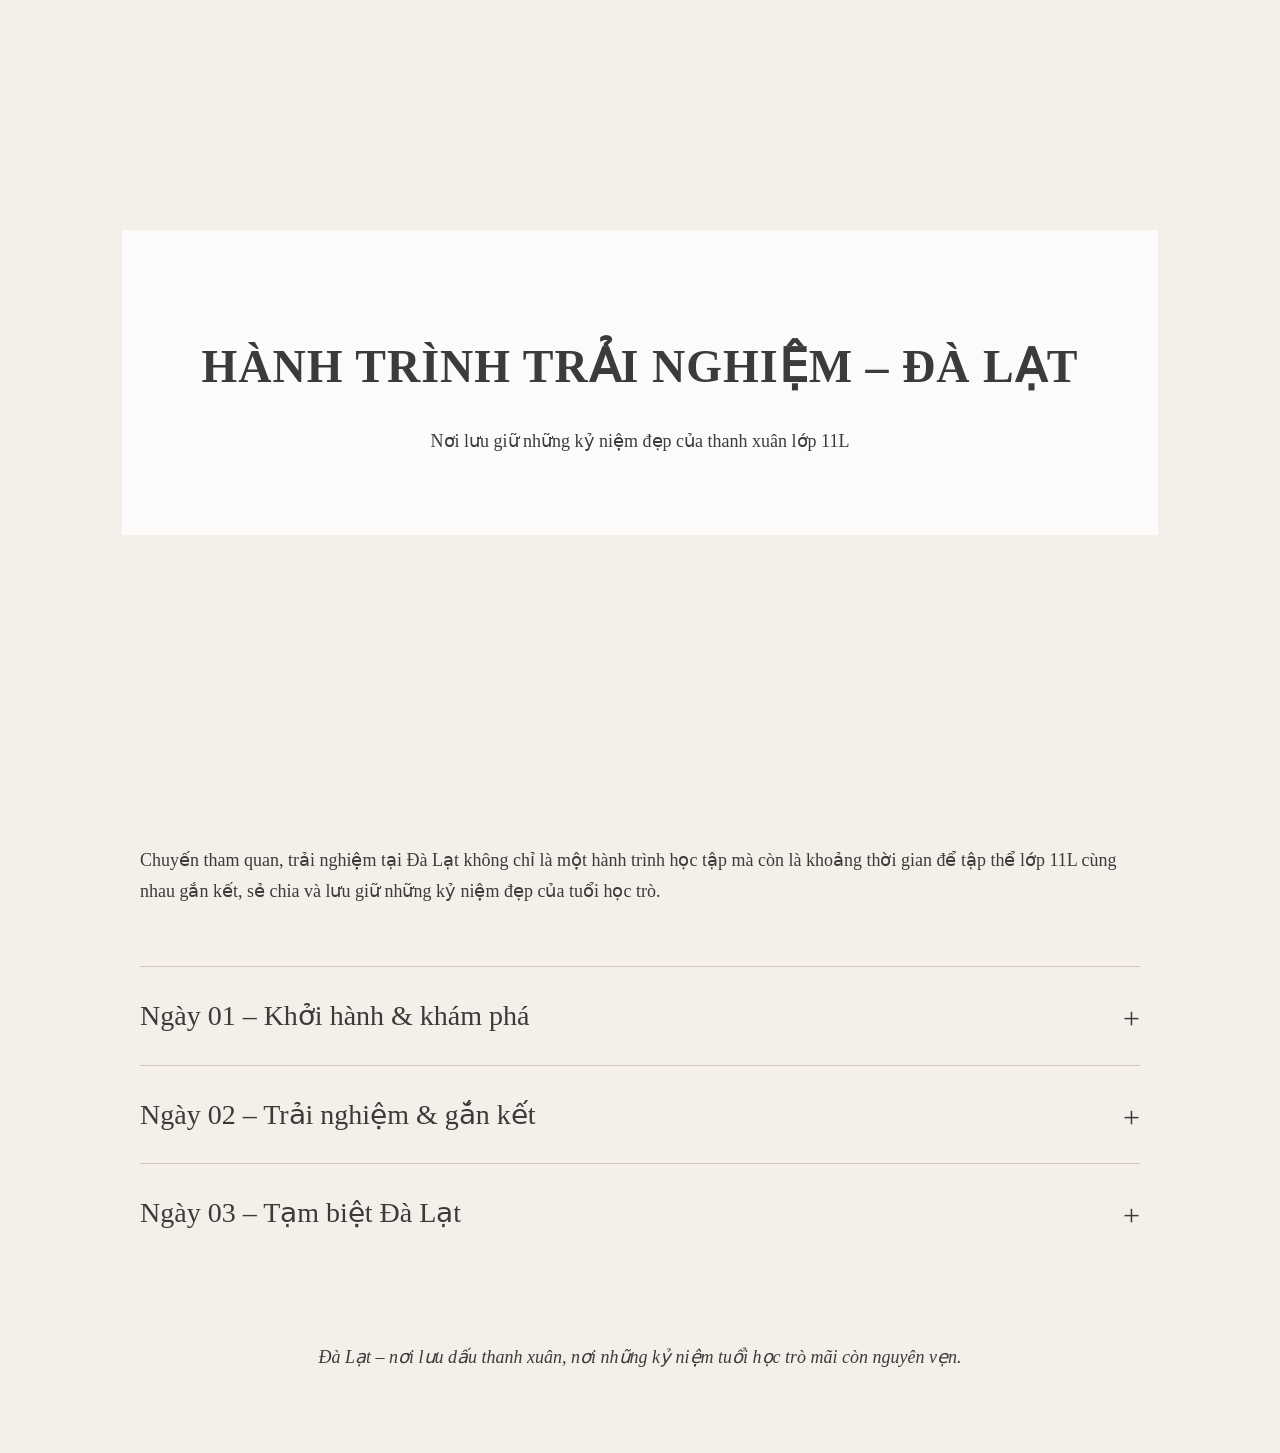
==== dalat.html @ 3310941b "Create dalat.html" ====
<!DOCTYPE html>
<html lang="vi">
<head>
<meta charset="UTF-8">
<title>Hành trình Đà Lạt – Thanh xuân 11L</title>

<style>
body {
  margin: 0;
  font-family: "Palatino Linotype", Georgia, serif;
  background: #f4efe9;
  color: #3b3b3b;
  line-height: 1.7;
}

/* HERO */
.hero {
  height: 85vh;
  background: url("dalat-hero.jpg") center/cover no-repeat;
  display: flex;
  align-items: center;
  justify-content: center;
}

.hero-box {
  background: rgba(255,255,255,0.78);
  padding: 60px 80px;
  text-align: center;
  max-width: 900px;
}

.hero-box h1 {
  font-size: 46px;
  margin-bottom: 20px;
  letter-spacing: 1px;
}

.hero-box p {
  font-size: 18px;
}

/* CONTENT */
.container {
  max-width: 1000px;
  margin: 80px auto;
  padding: 0 30px;
}

.intro {
  font-size: 18px;
  margin-bottom: 60px;
}

/* DAY BLOCK */
.day {
  border-top: 1px solid #cfc6bc;
  padding: 25px 0;
}

.day-title {
  font-size: 28px;
  cursor: pointer;
  position: relative;
}

.day-title::after {
  content: "+";
  position: absolute;
  right: 0;
  font-size: 30px;
}

.day.active .day-title::after {
  content: "–";
}

.day-content {
  display: none;
  padding-top: 20px;
  font-size: 17px;
}

.day.active .day-content {
  display: block;
}

/* FOOT */
.end {
  margin-top: 80px;
  font-style: italic;
  text-align: center;
  font-size: 18px;
}
</style>
</head>

<body>

<!-- HERO -->
<section class="hero">
  <div class="hero-box">
    <h1>HÀNH TRÌNH TRẢI NGHIỆM – ĐÀ LẠT</h1>
    <p>Nơi lưu giữ những kỷ niệm đẹp của thanh xuân lớp 11L</p>
  </div>
</section>

<!-- CONTENT -->
<div class="container">

  <div class="intro">
    Chuyến tham quan, trải nghiệm tại Đà Lạt không chỉ là một hành trình học tập
    mà còn là khoảng thời gian để tập thể lớp 11L cùng nhau gắn kết, sẻ chia
    và lưu giữ những kỷ niệm đẹp của tuổi học trò.
  </div>

  <!-- DAY 1 -->
  <div class="day">
    <div class="day-title">Ngày 01 – Khởi hành & khám phá</div>
    <div class="day-content">
      <p>
        Chuyến xe bắt đầu lăn bánh, mang theo sự háo hức, mong chờ của cả lớp.
        Trên suốt hành trình, những tiếng cười nói rộn ràng đã xua tan mệt mỏi.
      </p>
      <p>
        Khi đặt chân đến Đà Lạt, chúng tôi bắt đầu khám phá thành phố ngàn hoa
        với những địa điểm nổi tiếng và không khí se lạnh đặc trưng.
      </p>
    </div>
  </div>

  <!-- DAY 2 -->
  <div class="day">
    <div class="day-title">Ngày 02 – Trải nghiệm & gắn kết</div>
    <div class="day-content">
      <p>
        Ngày thứ hai là khoảng thời gian đáng nhớ nhất với nhiều hoạt động trải nghiệm,
        tham quan và vui chơi tập thể.
      </p>
      <p>
        Mỗi địa điểm đi qua đều để lại những ấn tượng riêng, góp phần làm nên
        một bức tranh thanh xuân rực rỡ của lớp 11L.
      </p>
    </div>
  </div>

  <!-- DAY 3 -->
  <div class="day">
    <div class="day-title">Ngày 03 – Tạm biệt Đà Lạt</div>
    <div class="day-content">
      <p>
        Chuyến đi khép lại trong sự luyến tiếc. Đà Lạt để lại trong lòng mỗi người
        những cảm xúc khó quên.
      </p>
      <p>
        Dù phải nói lời chia tay, nhưng những kỷ niệm đẹp của chuyến đi
        sẽ mãi là một phần của thanh xuân lớp 11L.
      </p>
    </div>
  </div>

  <div class="end">
    Đà Lạt – nơi lưu dấu thanh xuân, nơi những kỷ niệm tuổi học trò mãi còn nguyên vẹn.
  </div>

</div>

<script>
document.querySelectorAll(".day-title").forEach(title => {
  title.addEventListener("click", () => {
    title.parentElement.classList.toggle("active");
  });
});
</script>

</body>
</html>
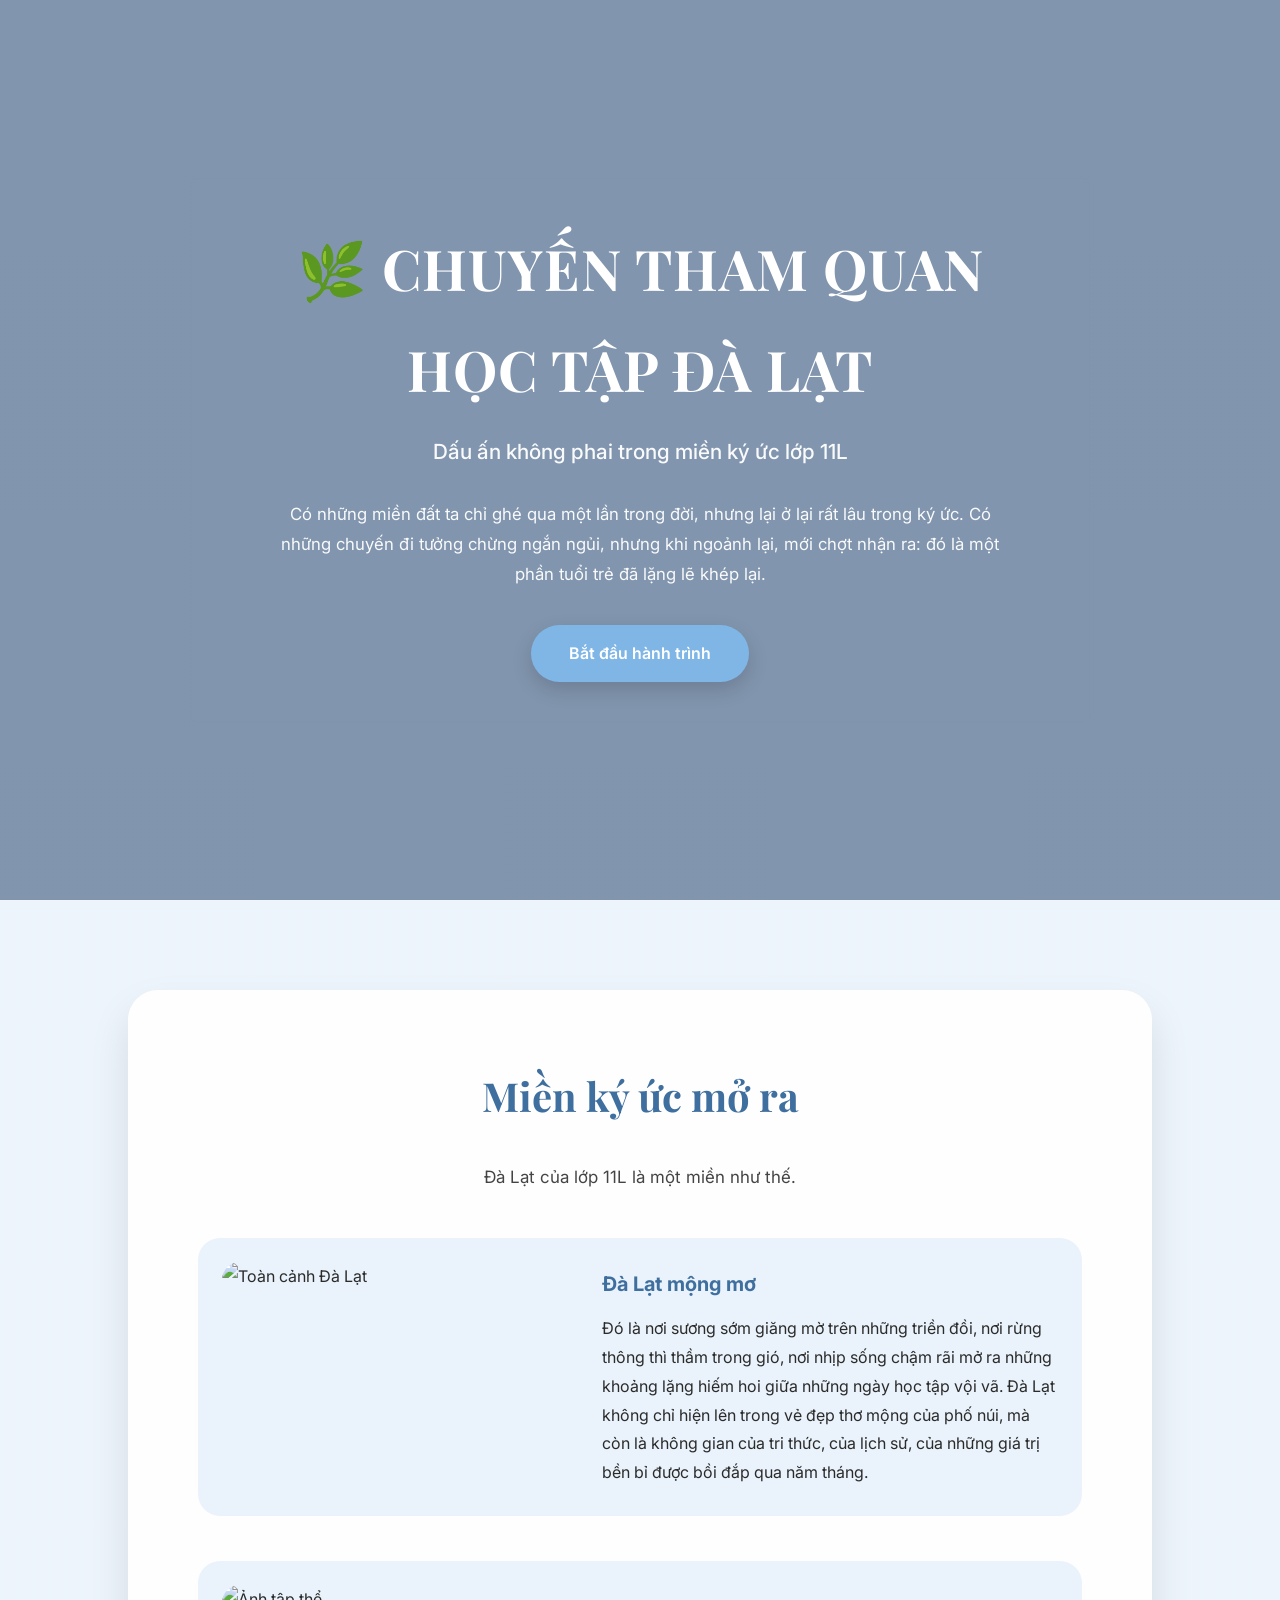
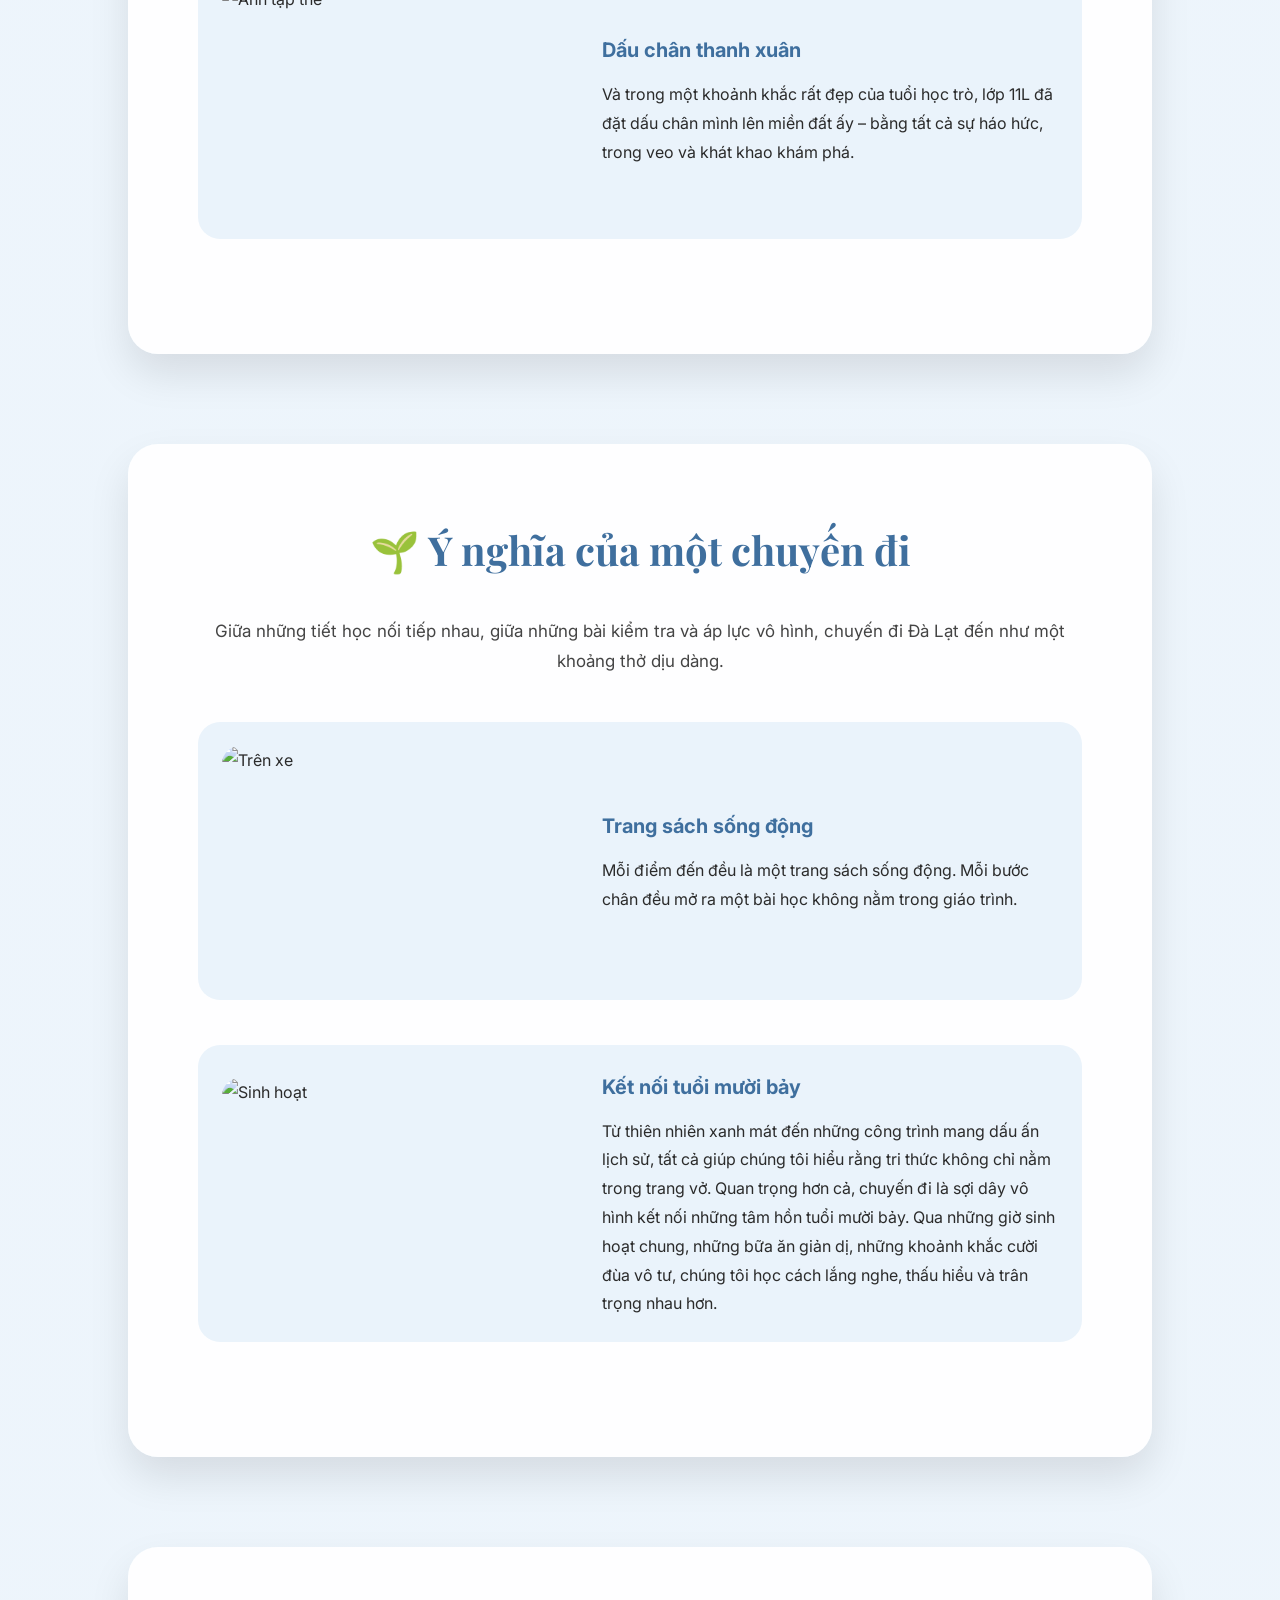
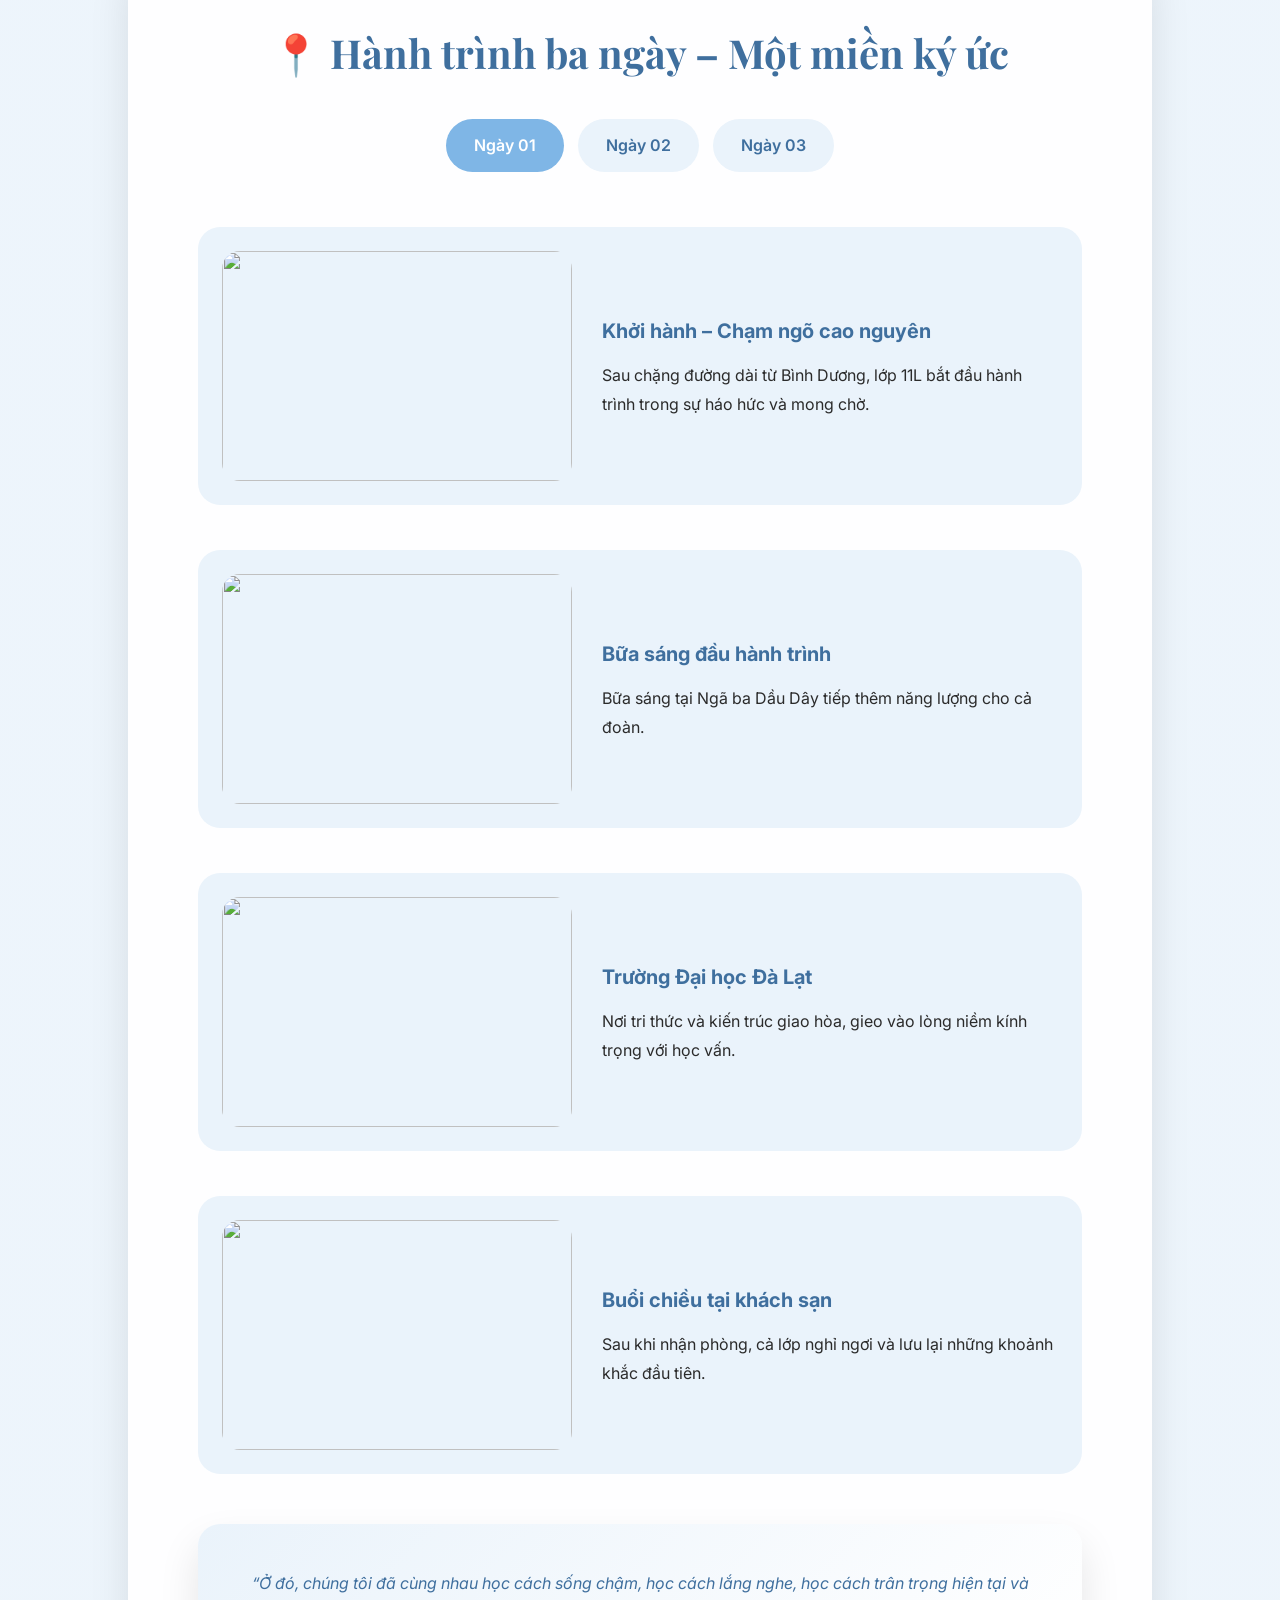
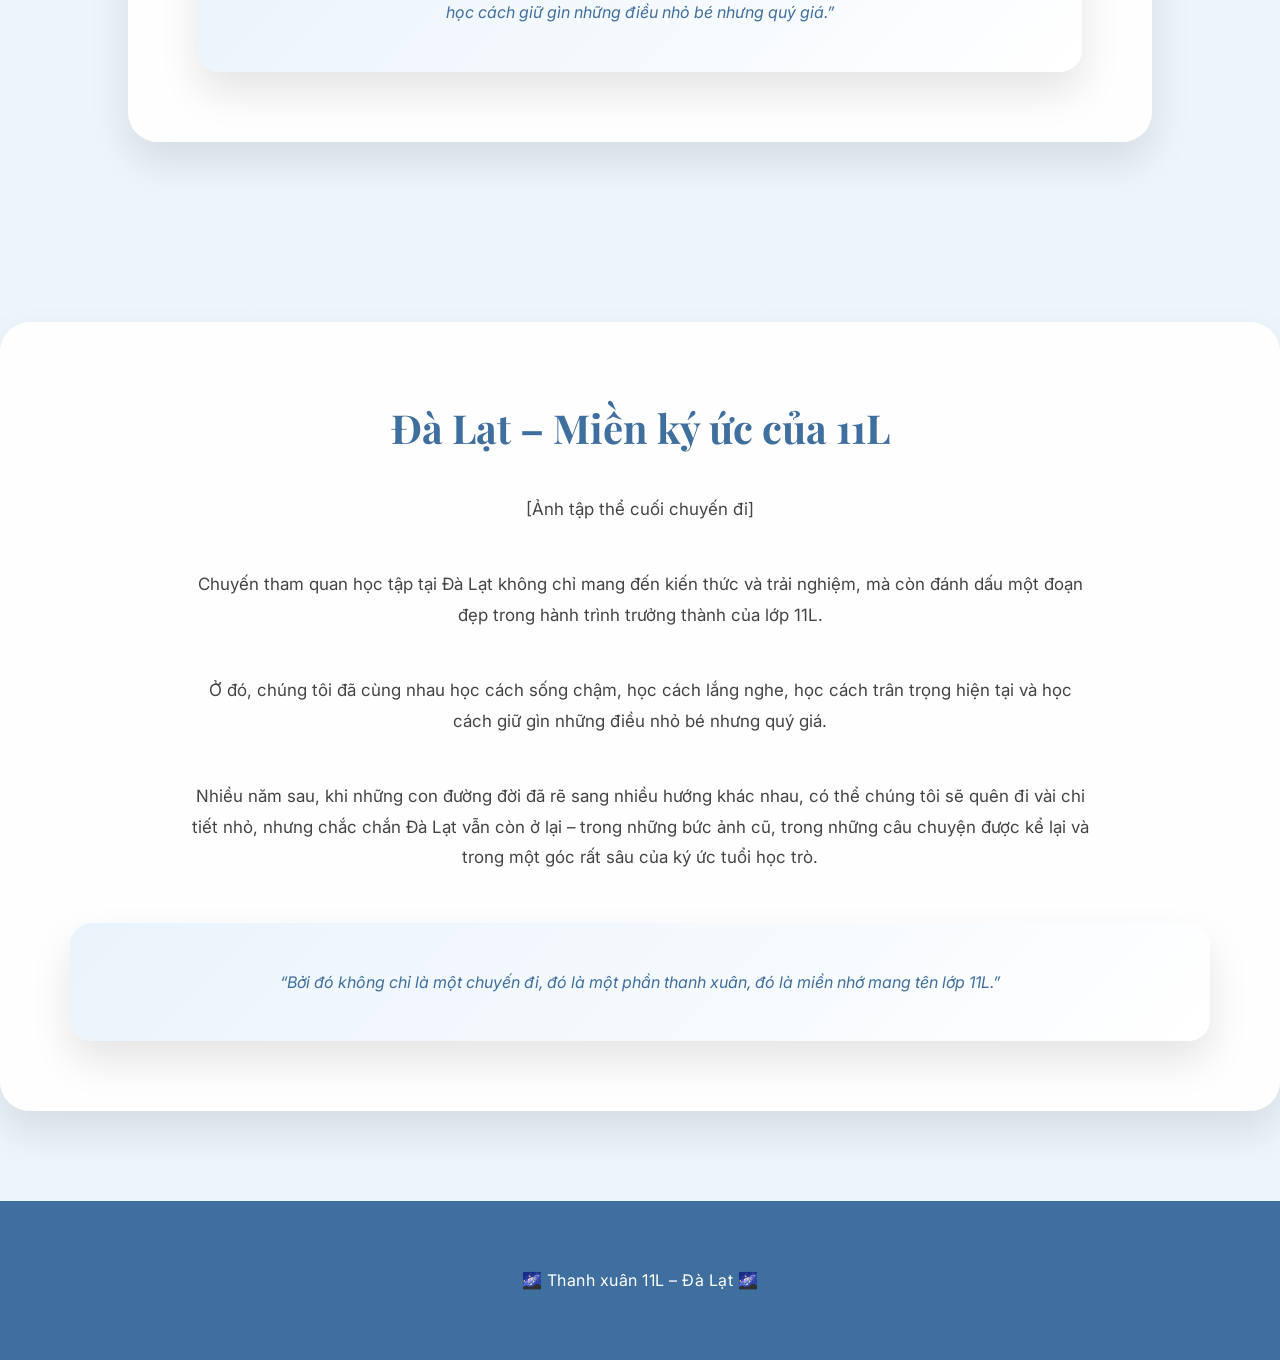
==== commit 0363556f: "Update dalat.html" ====
--- a/dalat.html
+++ b/dalat.html
@@ -1,175 +1,463 @@
-<!DOCTYPE html>
+<!DOCTYPE html> 
 <html lang="vi">
 <head>
-<meta charset="UTF-8">
-<title>Hành trình Đà Lạt – Thanh xuân 11L</title>
-
-<style>
-body {
-  margin: 0;
-  font-family: "Palatino Linotype", Georgia, serif;
-  background: #f4efe9;
-  color: #3b3b3b;
-  line-height: 1.7;
-}
-
-/* HERO */
-.hero {
-  height: 85vh;
-  background: url("dalat-hero.jpg") center/cover no-repeat;
-  display: flex;
-  align-items: center;
-  justify-content: center;
-}
-
-.hero-box {
-  background: rgba(255,255,255,0.78);
-  padding: 60px 80px;
-  text-align: center;
-  max-width: 900px;
-}
-
-.hero-box h1 {
-  font-size: 46px;
-  margin-bottom: 20px;
-  letter-spacing: 1px;
-}
-
-.hero-box p {
-  font-size: 18px;
-}
-
-/* CONTENT */
-.container {
-  max-width: 1000px;
-  margin: 80px auto;
-  padding: 0 30px;
-}
-
-.intro {
-  font-size: 18px;
-  margin-bottom: 60px;
-}
-
-/* DAY BLOCK */
-.day {
-  border-top: 1px solid #cfc6bc;
-  padding: 25px 0;
-}
-
-.day-title {
-  font-size: 28px;
-  cursor: pointer;
-  position: relative;
-}
-
-.day-title::after {
-  content: "+";
-  position: absolute;
-  right: 0;
-  font-size: 30px;
-}
-
-.day.active .day-title::after {
-  content: "–";
-}
-
-.day-content {
-  display: none;
-  padding-top: 20px;
-  font-size: 17px;
-}
-
-.day.active .day-content {
-  display: block;
-}
-
-/* FOOT */
-.end {
-  margin-top: 80px;
-  font-style: italic;
-  text-align: center;
-  font-size: 18px;
-}
-</style>
+  <meta charset="UTF-8" />
+  <meta name="viewport" content="width=device-width, initial-scale=1.0" />
+  <title>Thanh xuân 11L – Đà Lạt</title>
+
+  <!-- Google Fonts -->
+  <link rel="preconnect" href="https://fonts.googleapis.com">
+  <link rel="preconnect" href="https://fonts.gstatic.com" crossorigin>
+  <link href="https://fonts.googleapis.com/css2?family=Playfair+Display:wght@600;700&family=Inter:wght@400;500;600&display=swap" rel="stylesheet">
+
+  <style>
+    :root{
+      /* Blue – Star Theme */
+      --blue:#7fb6e6;
+      --blue-dark:#3f6f9e;
+      --blue-soft:#eaf3fb;
+      --green-soft:#6fa59a;
+      --paper:rgba(255,255,255,.92);
+      --text:#2b2b2b;
+      --shadow:0 20px 40px rgba(0,0,0,.1);
+    }
+
+    *{margin:0;padding:0;box-sizing:border-box}
+    html{scroll-behavior:smooth}
+
+    body{
+      font-family:Inter, sans-serif;
+      line-height:1.8;
+      color:var(--text);
+
+      /* Star background */
+      background:
+        linear-gradient(rgba(234,243,251,.85), rgba(234,243,251,.85)),
+        url("nen.png") center/cover repeat fixed;
+    }
+
+    /* ===== HERO ===== */
+    header{
+      min-height:100vh;
+      background:
+        linear-gradient(rgba(40,70,110,.55),rgba(40,70,110,.55)),
+        url('images/hero.jpg') center/cover no-repeat;
+      display:flex;
+      align-items:center;
+      justify-content:center;
+      text-align:center;
+      color:#fff;
+    }
+
+    .hero{
+      max-width:900px;
+      padding:40px;
+      animation:fadeUp 1.2s ease;
+      backdrop-filter: blur(2px);
+    }
+
+    .hero h1{
+      font-family:'Playfair Display', serif;
+      font-size:3.5rem;
+      letter-spacing:1px;
+    }
+
+    .hero h2{
+      margin-top:14px;
+      font-size:1.3rem;
+      font-weight:500;
+      opacity:.95;
+    }
+
+    .hero p{
+      margin:28px auto 36px;
+      max-width:720px;
+      opacity:.95;
+      font-size:1.05rem;
+    }
+
+    @keyframes fadeUp{
+      from{opacity:0;transform:translateY(30px)}
+      to{opacity:1;transform:none}
+    }
+
+    .btn{
+      display:inline-block;
+      padding:14px 38px;
+      border-radius:30px;
+      background:var(--blue);
+      color:#fff;
+      text-decoration:none;
+      font-weight:600;
+      transition:.3s;
+      box-shadow:0 8px 20px rgba(0,0,0,.15);
+    }
+
+    .btn:hover{
+      background:var(--blue-dark);
+      transform:translateY(-2px);
+    }
+
+    /* ===== SECTIONS ===== */
+    section{padding:90px 10%}
+
+    .paper{
+      background:var(--paper);
+      border-radius:30px;
+      padding:70px;
+      box-shadow:var(--shadow);
+      margin-bottom:90px;
+    }
+
+    h3{
+      font-family:'Playfair Display', serif;
+      font-size:2.5rem;
+      color:var(--blue-dark);
+      text-align:center;
+      margin-bottom:30px;
+    }
+
+    .intro{
+      max-width:900px;
+      margin:0 auto 45px;
+      text-align:center;
+      font-size:1.06rem;
+      color:#444;
+    }
+
+    /* ===== CARD ===== */
+    .card{
+      display:grid;
+      grid-template-columns:1fr 1.3fr;
+      gap:30px;
+      margin-bottom:45px;
+      align-items:center;
+      padding:24px;
+      border-radius:22px;
+      background:var(--blue-soft);
+      transition:.3s;
+    }
+
+    .card:hover{
+      transform:translateY(-4px);
+      box-shadow:0 14px 30px rgba(0,0,0,.12);
+    }
+
+    .card img{
+      width:100%;
+      height:230px;
+      object-fit:cover;
+      border-radius:18px;
+      transition:.4s;
+      cursor:pointer;
+    }
+
+    .card img:hover{
+      transform:scale(1.05);
+    }
+
+    .card h4{
+      color:var(--blue-dark);
+      margin-bottom:12px;
+      font-size:1.25rem;
+    }
+
+    /* ===== TABS ===== */
+    .tabs{
+      display:flex;
+      justify-content:center;
+      gap:14px;
+      margin-bottom:55px;
+      flex-wrap:wrap;
+    }
+
+    .tab{
+      padding:12px 28px;
+      border-radius:999px;
+      background:var(--blue-soft);
+      color:var(--blue-dark);
+      font-weight:600;
+      cursor:pointer;
+      transition:.3s;
+    }
+
+    .tab.active{
+      background:var(--blue);
+      color:#fff;
+    }
+
+    .tab:hover{transform:translateY(-2px)}
+
+    .day-content{display:none;animation:fade .5s ease}
+    .day-content.active{display:block}
+
+    @keyframes fade{
+      from{opacity:0;transform:translateY(14px)}
+      to{opacity:1;transform:none}
+    }
+
+    /* ===== QUOTE ===== */
+    .quote{
+      background:linear-gradient(135deg,#eaf3fb,#ffffff);
+      padding:45px;
+      border-radius:22px;
+      font-style:italic;
+      text-align:center;
+      margin-top:50px;
+      color:var(--blue-dark);
+      box-shadow:var(--shadow);
+    }
+
+    /* ===== FOOTER ===== */
+    footer{
+      background:var(--blue-dark);
+      color:#fff;
+      text-align:center;
+      padding:65px 20px;
+      letter-spacing:.5px;
+    }
+
+    /* ===== RESPONSIVE ===== */
+    @media(max-width:900px){
+      section{padding:70px 6%}
+      .card{grid-template-columns:1fr}
+      .paper{padding:40px}
+      .hero h1{font-size:2.4rem}
+      h3{font-size:2rem}
+    }
+  </style>
 </head>
-
 <body>
 
-<!-- HERO -->
-<section class="hero">
-  <div class="hero-box">
-    <h1>HÀNH TRÌNH TRẢI NGHIỆM – ĐÀ LẠT</h1>
-    <p>Nơi lưu giữ những kỷ niệm đẹp của thanh xuân lớp 11L</p>
+<header>
+  <div class="hero">
+    <h1>🌿 CHUYẾN THAM QUAN HỌC TẬP ĐÀ LẠT</h1>
+    <h2>Dấu ấn không phai trong miền ký ức lớp 11L</h2>
+    <p>
+      Có những miền đất ta chỉ ghé qua một lần trong đời, nhưng lại ở lại rất lâu trong ký ức.
+      Có những chuyến đi tưởng chừng ngắn ngủi, nhưng khi ngoảnh lại, mới chợt nhận ra: đó là một phần tuổi trẻ đã lặng lẽ khép lại.
+    </p>
+    <a href="#story" class="btn">Bắt đầu hành trình</a>
+  </div>
+</header>
+
+<section id="story">
+
+  <!-- GIỚI THIỆU -->
+  <div class="paper">
+    <h3>Miền ký ức mở ra</h3>
+
+    <p class="intro">
+      Đà Lạt của lớp 11L là một miền như thế.
+    </p>
+
+    <div class="card">
+      <img src="images/tongthe.jpg" alt="Toàn cảnh Đà Lạt">
+      <div>
+        <h4>Đà Lạt mộng mơ</h4>
+        <p>
+          Đó là nơi sương sớm giăng mờ trên những triền đồi, nơi rừng thông thì thầm trong gió,
+          nơi nhịp sống chậm rãi mở ra những khoảng lặng hiếm hoi giữa những ngày học tập vội vã.
+          Đà Lạt không chỉ hiện lên trong vẻ đẹp thơ mộng của phố núi,
+          mà còn là không gian của tri thức, của lịch sử, của những giá trị bền bỉ được bồi đắp qua năm tháng.
+        </p>
+      </div>
+    </div>
+
+    <div class="card">
+      <img src="images/tapthe.jpg" alt="Ảnh tập thể">
+      <div>
+        <h4>Dấu chân thanh xuân</h4>
+        <p>
+          Và trong một khoảnh khắc rất đẹp của tuổi học trò, lớp 11L đã đặt dấu chân mình
+          lên miền đất ấy – bằng tất cả sự háo hức, trong veo và khát khao khám phá.
+        </p>
+      </div>
+    </div>
+  </div>
+
+  <!-- Ý NGHĨA -->
+  <div class="paper">
+    <h3>🌱 Ý nghĩa của một chuyến đi</h3>
+
+    <p class="intro">
+      Giữa những tiết học nối tiếp nhau, giữa những bài kiểm tra và áp lực vô hình,
+      chuyến đi Đà Lạt đến như một khoảng thở dịu dàng.
+    </p>
+
+    <div class="card">
+      <img src="images/lenxe.jpg" alt="Trên xe">
+      <div>
+        <h4>Trang sách sống động</h4>
+        <p>
+          Mỗi điểm đến đều là một trang sách sống động.
+          Mỗi bước chân đều mở ra một bài học không nằm trong giáo trình.
+        </p>
+      </div>
+    </div>
+
+    <div class="card">
+      <img src="images/anduong.jpg" alt="Sinh hoạt">
+      <div>
+        <h4>Kết nối tuổi mười bảy</h4>
+        <p>
+          Từ thiên nhiên xanh mát đến những công trình mang dấu ấn lịch sử,
+          tất cả giúp chúng tôi hiểu rằng tri thức không chỉ nằm trong trang vở.
+          Quan trọng hơn cả, chuyến đi là sợi dây vô hình kết nối những tâm hồn tuổi mười bảy.
+          Qua những giờ sinh hoạt chung, những bữa ăn giản dị, những khoảnh khắc cười đùa vô tư,
+          chúng tôi học cách lắng nghe, thấu hiểu và trân trọng nhau hơn.
+        </p>
+      </div>
+    </div>
+  </div>
+
+  <!-- HÀNH TRÌNH -->
+  <div class="paper">
+    <h3>📍 Hành trình ba ngày – Một miền ký ức</h3>
+
+    <div class="tabs">
+      <div class="tab active" data-day="day1">Ngày 01</div>
+      <div class="tab" data-day="day2">Ngày 02</div>
+      <div class="tab" data-day="day3">Ngày 03</div>
+    </div>
+
+    <!-- DAY 1 -->
+    <div id="day1" class="day-content active">
+
+      <div class="card">
+        <img src="images/lenxe.jpg">
+        <div>
+          <h4>Khởi hành – Chạm ngõ cao nguyên</h4>
+          <p>Sau chặng đường dài từ Bình Dương, lớp 11L bắt đầu hành trình trong sự háo hức và mong chờ.</p>
+        </div>
+      </div>
+
+      <div class="card">
+        <img src="images/anduong.jpg">
+        <div>
+          <h4>Bữa sáng đầu hành trình</h4>
+          <p>Bữa sáng tại Ngã ba Dầu Dây tiếp thêm năng lượng cho cả đoàn.</p>
+        </div>
+      </div>
+
+      <div class="card">
+        <img src="images/dhdl.jpg">
+        <div>
+          <h4>Trường Đại học Đà Lạt</h4>
+          <p>Nơi tri thức và kiến trúc giao hòa, gieo vào lòng niềm kính trọng với học vấn.</p>
+        </div>
+      </div>
+
+      <div class="card">
+        <img src="images/khachsan.jpg">
+        <div>
+          <h4>Buổi chiều tại khách sạn</h4>
+          <p>Sau khi nhận phòng, cả lớp nghỉ ngơi và lưu lại những khoảnh khắc đầu tiên.</p>
+        </div>
+      </div>
+
+    </div>
+
+    <!-- DAY 2 -->
+    <div id="day2" class="day-content">
+
+      <div class="card">
+        <img src="images/caugio.jpg">
+        <div>
+          <h4>Săn mây Cầu Gỗ</h4>
+          <p>Biển mây trắng xóa mang đến cảm giác như chạm tay vào bầu trời.</p>
+        </div>
+      </div>
+
+      <div class="card">
+        <img src="images/puppy.jpg">
+        <div>
+          <h4>Puppy Farm</h4>
+          <p>Tiếng cười hòa cùng ánh nắng và những chú cún nhỏ hồn nhiên.</p>
+        </div>
+      </div>
+
+      <div class="card">
+        <img src="images/lamvien.jpg">
+        <div>
+          <h4>Quảng trường Lâm Viên</h4>
+          <p>Cảm nhận nhịp sống trẻ trung và năng động của thành phố cao nguyên.</p>
+        </div>
+      </div>
+
+    </div>
+
+    <!-- DAY 3 -->
+    <div id="day3" class="day-content">
+
+      <div class="card">
+        <img src="images/dinh3.jpg">
+        <div>
+          <h4>Dinh Bảo Đại</h4>
+          <p>Vẻ đẹp trầm mặc, cổ kính giữa rừng thông xanh mát.</p>
+        </div>
+      </div>
+
+      <div class="card">
+        <img src="images/xeve.jpg">
+        <div>
+          <h4>Tạm biệt Đà Lạt</h4>
+          <p>Khi bánh xe lăn bánh, thành phố dần lùi xa, nhưng ký ức thì ở lại.</p>
+        </div>
+      </div>
+
+    </div>
+
+    <div class="quote">
+      “Ở đó, chúng tôi đã cùng nhau học cách sống chậm, học cách lắng nghe,
+      học cách trân trọng hiện tại và học cách giữ gìn những điều nhỏ bé nhưng quý giá.”
+    </div>
+
   </div>
 </section>
 
-<!-- CONTENT -->
-<div class="container">
-
-  <div class="intro">
-    Chuyến tham quan, trải nghiệm tại Đà Lạt không chỉ là một hành trình học tập
-    mà còn là khoảng thời gian để tập thể lớp 11L cùng nhau gắn kết, sẻ chia
-    và lưu giữ những kỷ niệm đẹp của tuổi học trò.
+    <!-- KẾT -->
+  <div class="paper">
+    <h3>Đà Lạt – Miền ký ức của 11L</h3>
+
+    <p class="intro">[Ảnh tập thể cuối chuyến đi]</p>
+
+    <p class="intro">
+      Chuyến tham quan học tập tại Đà Lạt không chỉ mang đến kiến thức và trải nghiệm, mà còn đánh dấu một đoạn đẹp trong hành trình trưởng thành của lớp 11L.
+    </p>
+
+    <p class="intro">
+      Ở đó, chúng tôi đã cùng nhau học cách sống chậm, học cách lắng nghe, học cách trân trọng hiện tại và học cách giữ gìn những điều nhỏ bé nhưng quý giá.
+    </p>
+
+    <p class="intro">
+      Nhiều năm sau, khi những con đường đời đã rẽ sang nhiều hướng khác nhau, có thể chúng tôi sẽ quên đi vài chi tiết nhỏ, nhưng chắc chắn Đà Lạt vẫn còn ở lại – trong những bức ảnh cũ, trong những câu chuyện được kể lại và trong một góc rất sâu của ký ức tuổi học trò.
+    </p>
+
+    <div class="quote">
+      “Bởi đó không chỉ là một chuyến đi, đó là một phần thanh xuân, đó là miền nhớ mang tên lớp 11L.”
+    </div>
+
   </div>
-
-  <!-- DAY 1 -->
-  <div class="day">
-    <div class="day-title">Ngày 01 – Khởi hành & khám phá</div>
-    <div class="day-content">
-      <p>
-        Chuyến xe bắt đầu lăn bánh, mang theo sự háo hức, mong chờ của cả lớp.
-        Trên suốt hành trình, những tiếng cười nói rộn ràng đã xua tan mệt mỏi.
-      </p>
-      <p>
-        Khi đặt chân đến Đà Lạt, chúng tôi bắt đầu khám phá thành phố ngàn hoa
-        với những địa điểm nổi tiếng và không khí se lạnh đặc trưng.
-      </p>
-    </div>
-  </div>
-
-  <!-- DAY 2 -->
-  <div class="day">
-    <div class="day-title">Ngày 02 – Trải nghiệm & gắn kết</div>
-    <div class="day-content">
-      <p>
-        Ngày thứ hai là khoảng thời gian đáng nhớ nhất với nhiều hoạt động trải nghiệm,
-        tham quan và vui chơi tập thể.
-      </p>
-      <p>
-        Mỗi địa điểm đi qua đều để lại những ấn tượng riêng, góp phần làm nên
-        một bức tranh thanh xuân rực rỡ của lớp 11L.
-      </p>
-    </div>
-  </div>
-
-  <!-- DAY 3 -->
-  <div class="day">
-    <div class="day-title">Ngày 03 – Tạm biệt Đà Lạt</div>
-    <div class="day-content">
-      <p>
-        Chuyến đi khép lại trong sự luyến tiếc. Đà Lạt để lại trong lòng mỗi người
-        những cảm xúc khó quên.
-      </p>
-      <p>
-        Dù phải nói lời chia tay, nhưng những kỷ niệm đẹp của chuyến đi
-        sẽ mãi là một phần của thanh xuân lớp 11L.
-      </p>
-    </div>
-  </div>
-
-  <div class="end">
-    Đà Lạt – nơi lưu dấu thanh xuân, nơi những kỷ niệm tuổi học trò mãi còn nguyên vẹn.
-  </div>
-
-</div>
+</section>
+
+<footer>
+  <p>🌌 Thanh xuân 11L – Đà Lạt 🌌</p>
+</footer>
 
 <script>
-document.querySelectorAll(".day-title").forEach(title => {
-  title.addEventListener("click", () => {
-    title.parentElement.classList.toggle("active");
+  const tabs = document.querySelectorAll('.tab');
+  const contents = document.querySelectorAll('.day-content');
+
+  tabs.forEach(tab => {
+    tab.addEventListener('click', () => {
+      tabs.forEach(t => t.classList.remove('active'));
+      contents.forEach(c => c.classList.remove('active'));
+
+      tab.classList.add('active');
+      document.getElementById(tab.dataset.day).classList.add('active');
+    });
   });
-});
 </script>
 
 </body>
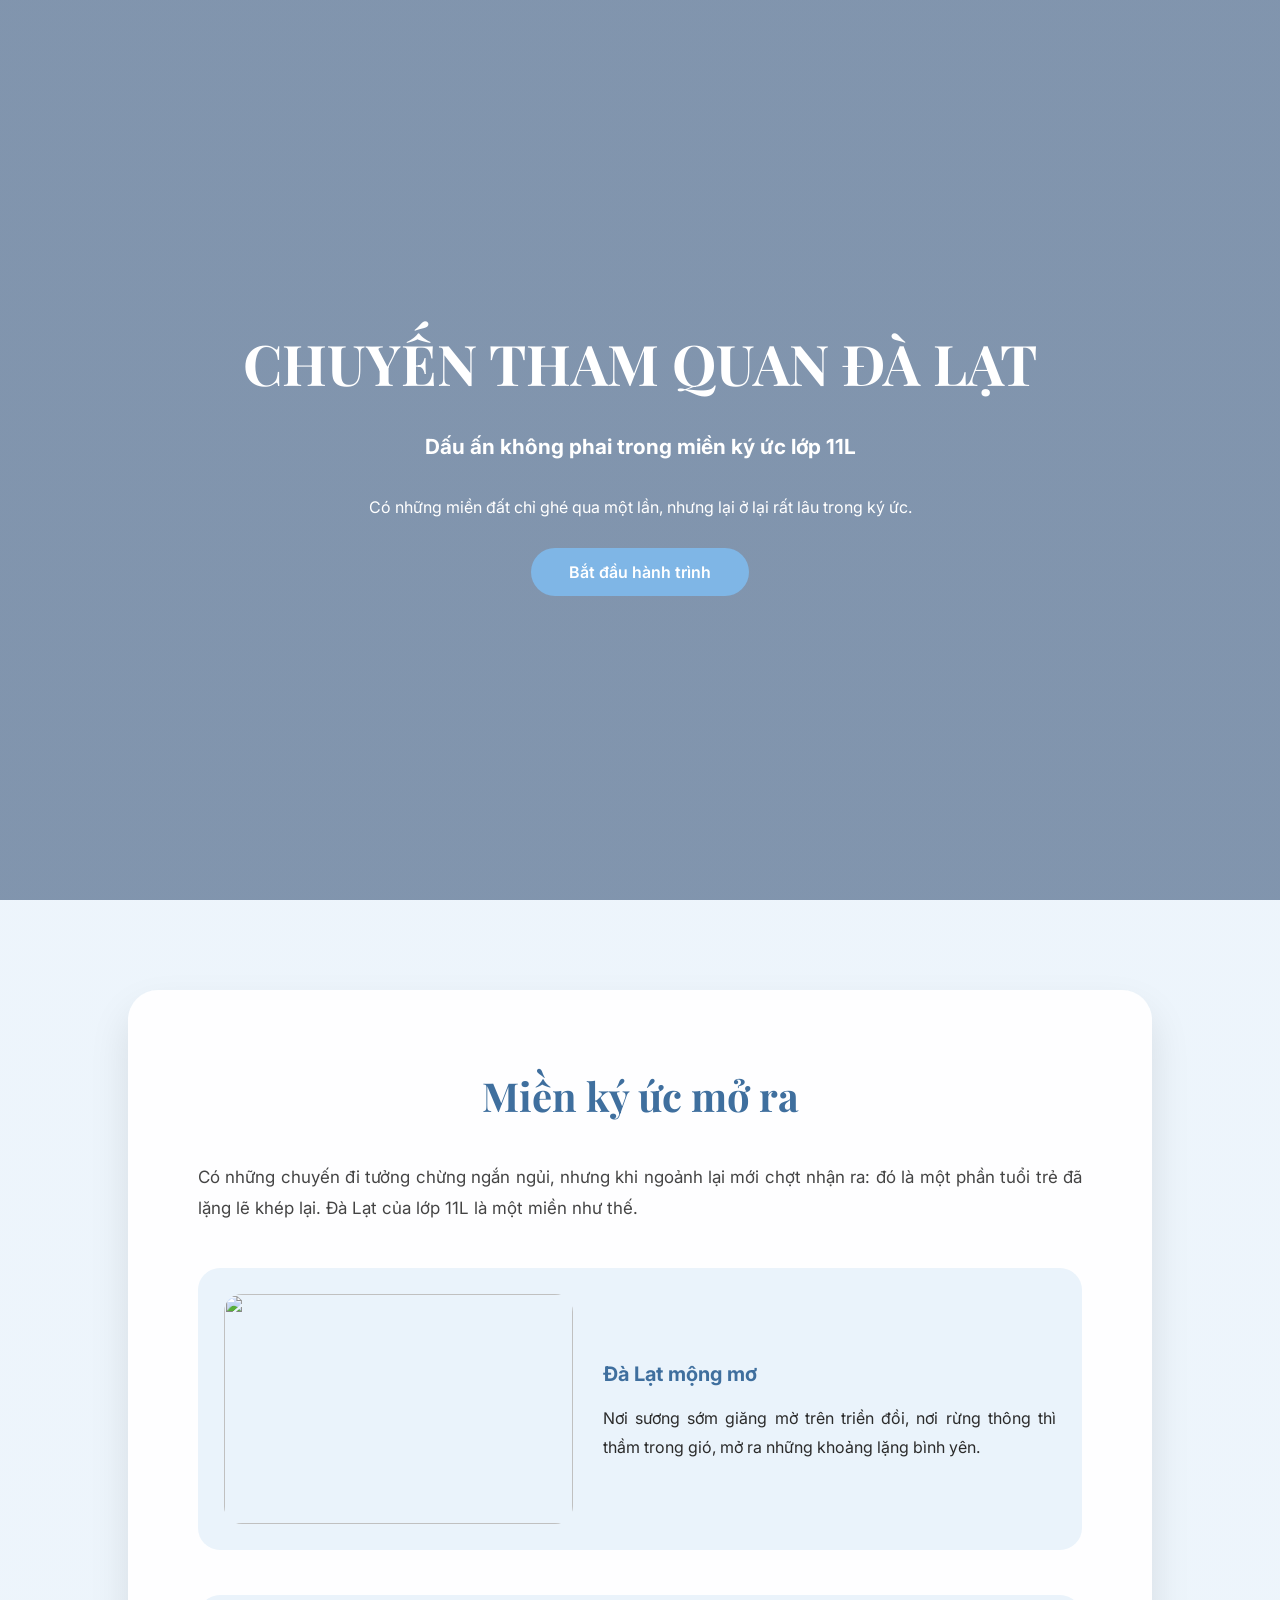
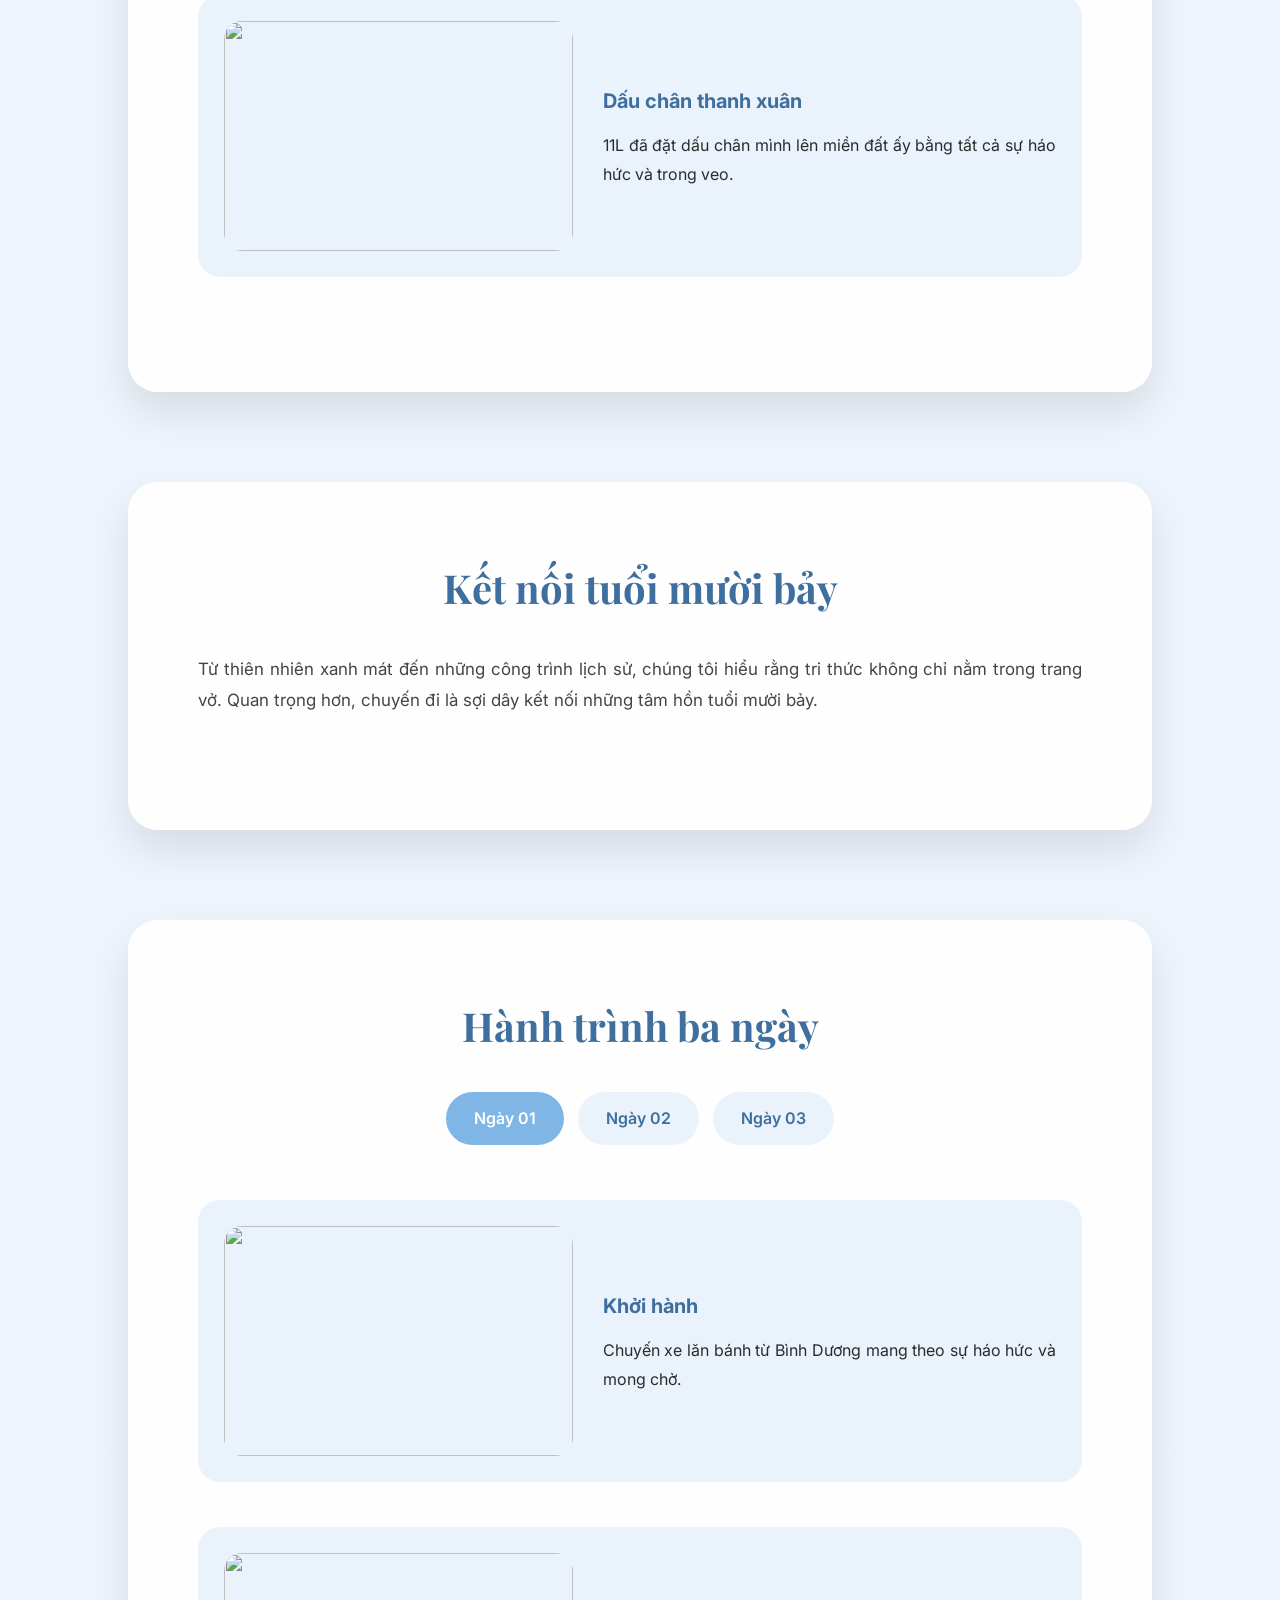
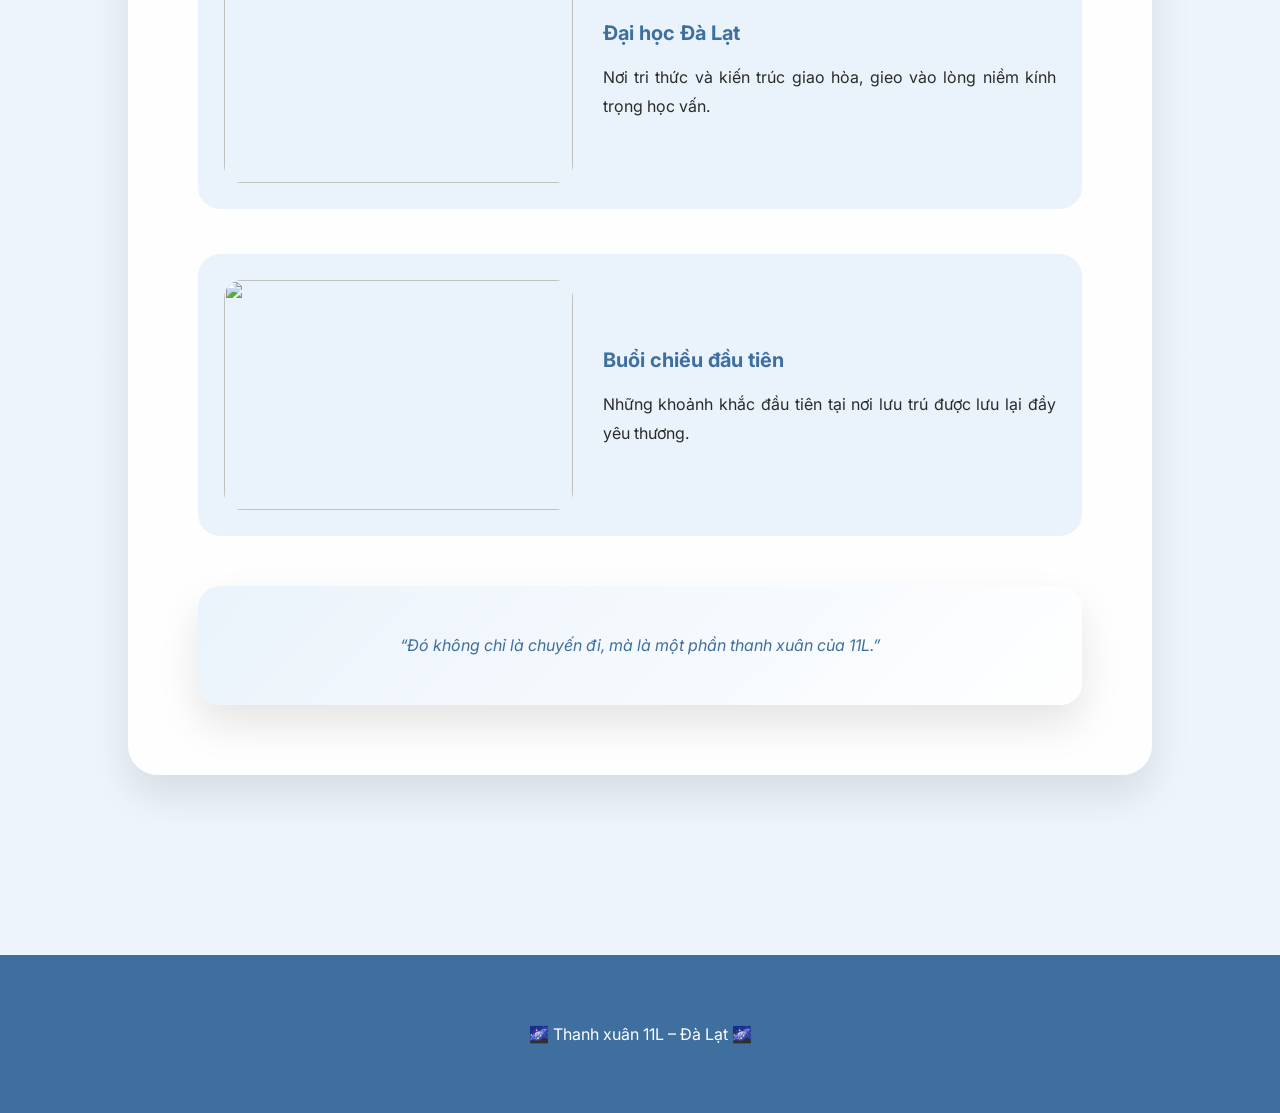
==== commit 44ee1261: "Update dalat.html" ====
--- a/dalat.html
+++ b/dalat.html
@@ -1,463 +1,402 @@
-<!DOCTYPE html> 
+<!DOCTYPE html>
 <html lang="vi">
 <head>
-  <meta charset="UTF-8" />
-  <meta name="viewport" content="width=device-width, initial-scale=1.0" />
-  <title>Thanh xuân 11L – Đà Lạt</title>
-
-  <!-- Google Fonts -->
-  <link rel="preconnect" href="https://fonts.googleapis.com">
-  <link rel="preconnect" href="https://fonts.gstatic.com" crossorigin>
-  <link href="https://fonts.googleapis.com/css2?family=Playfair+Display:wght@600;700&family=Inter:wght@400;500;600&display=swap" rel="stylesheet">
-
-  <style>
-    :root{
-      /* Blue – Star Theme */
-      --blue:#7fb6e6;
-      --blue-dark:#3f6f9e;
-      --blue-soft:#eaf3fb;
-      --green-soft:#6fa59a;
-      --paper:rgba(255,255,255,.92);
-      --text:#2b2b2b;
-      --shadow:0 20px 40px rgba(0,0,0,.1);
-    }
-
-    *{margin:0;padding:0;box-sizing:border-box}
-    html{scroll-behavior:smooth}
-
-    body{
-      font-family:Inter, sans-serif;
-      line-height:1.8;
-      color:var(--text);
-
-      /* Star background */
-      background:
-        linear-gradient(rgba(234,243,251,.85), rgba(234,243,251,.85)),
-        url("nen.png") center/cover repeat fixed;
-    }
-
-    /* ===== HERO ===== */
-    header{
-      min-height:100vh;
-      background:
-        linear-gradient(rgba(40,70,110,.55),rgba(40,70,110,.55)),
-        url('images/hero.jpg') center/cover no-repeat;
-      display:flex;
-      align-items:center;
-      justify-content:center;
-      text-align:center;
-      color:#fff;
-    }
-
-    .hero{
-      max-width:900px;
-      padding:40px;
-      animation:fadeUp 1.2s ease;
-      backdrop-filter: blur(2px);
-    }
-
-    .hero h1{
-      font-family:'Playfair Display', serif;
-      font-size:3.5rem;
-      letter-spacing:1px;
-    }
-
-    .hero h2{
-      margin-top:14px;
-      font-size:1.3rem;
-      font-weight:500;
-      opacity:.95;
-    }
-
-    .hero p{
-      margin:28px auto 36px;
-      max-width:720px;
-      opacity:.95;
-      font-size:1.05rem;
-    }
-
-    @keyframes fadeUp{
-      from{opacity:0;transform:translateY(30px)}
-      to{opacity:1;transform:none}
-    }
-
-    .btn{
-      display:inline-block;
-      padding:14px 38px;
-      border-radius:30px;
-      background:var(--blue);
-      color:#fff;
-      text-decoration:none;
-      font-weight:600;
-      transition:.3s;
-      box-shadow:0 8px 20px rgba(0,0,0,.15);
-    }
-
-    .btn:hover{
-      background:var(--blue-dark);
-      transform:translateY(-2px);
-    }
-
-    /* ===== SECTIONS ===== */
-    section{padding:90px 10%}
-
-    .paper{
-      background:var(--paper);
-      border-radius:30px;
-      padding:70px;
-      box-shadow:var(--shadow);
-      margin-bottom:90px;
-    }
-
-    h3{
-      font-family:'Playfair Display', serif;
-      font-size:2.5rem;
-      color:var(--blue-dark);
-      text-align:center;
-      margin-bottom:30px;
-    }
-
-    .intro{
-      max-width:900px;
-      margin:0 auto 45px;
-      text-align:center;
-      font-size:1.06rem;
-      color:#444;
-    }
-
-    /* ===== CARD ===== */
-    .card{
-      display:grid;
-      grid-template-columns:1fr 1.3fr;
-      gap:30px;
-      margin-bottom:45px;
-      align-items:center;
-      padding:24px;
-      border-radius:22px;
-      background:var(--blue-soft);
-      transition:.3s;
-    }
-
-    .card:hover{
-      transform:translateY(-4px);
-      box-shadow:0 14px 30px rgba(0,0,0,.12);
-    }
-
-    .card img{
-      width:100%;
-      height:230px;
-      object-fit:cover;
-      border-radius:18px;
-      transition:.4s;
-      cursor:pointer;
-    }
-
-    .card img:hover{
-      transform:scale(1.05);
-    }
-
-    .card h4{
-      color:var(--blue-dark);
-      margin-bottom:12px;
-      font-size:1.25rem;
-    }
-
-    /* ===== TABS ===== */
-    .tabs{
-      display:flex;
-      justify-content:center;
-      gap:14px;
-      margin-bottom:55px;
-      flex-wrap:wrap;
-    }
-
-    .tab{
-      padding:12px 28px;
-      border-radius:999px;
-      background:var(--blue-soft);
-      color:var(--blue-dark);
-      font-weight:600;
-      cursor:pointer;
-      transition:.3s;
-    }
-
-    .tab.active{
-      background:var(--blue);
-      color:#fff;
-    }
-
-    .tab:hover{transform:translateY(-2px)}
-
-    .day-content{display:none;animation:fade .5s ease}
-    .day-content.active{display:block}
-
-    @keyframes fade{
-      from{opacity:0;transform:translateY(14px)}
-      to{opacity:1;transform:none}
-    }
-
-    /* ===== QUOTE ===== */
-    .quote{
-      background:linear-gradient(135deg,#eaf3fb,#ffffff);
-      padding:45px;
-      border-radius:22px;
-      font-style:italic;
-      text-align:center;
-      margin-top:50px;
-      color:var(--blue-dark);
-      box-shadow:var(--shadow);
-    }
-
-    /* ===== FOOTER ===== */
-    footer{
-      background:var(--blue-dark);
-      color:#fff;
-      text-align:center;
-      padding:65px 20px;
-      letter-spacing:.5px;
-    }
-
-    /* ===== RESPONSIVE ===== */
-    @media(max-width:900px){
-      section{padding:70px 6%}
-      .card{grid-template-columns:1fr}
-      .paper{padding:40px}
-      .hero h1{font-size:2.4rem}
-      h3{font-size:2rem}
-    }
-  </style>
+<meta charset="UTF-8" />
+<meta name="viewport" content="width=device-width, initial-scale=1.0" />
+<title>Thanh xuân 11L – Đà Lạt</title>
+
+<link href="https://fonts.googleapis.com/css2?family=Playfair+Display:wght@600;700&family=Inter:wght@400;500;600&display=swap" rel="stylesheet">
+
+<style>
+
+:root{
+  --blue:#7fb6e6;
+  --blue-dark:#3f6f9e;
+  --blue-soft:#eaf3fb;
+  --paper:rgba(255,255,255,.92);
+  --text:#2b2b2b;
+  --shadow:0 20px 40px rgba(0,0,0,.1);
+}
+
+*{margin:0;padding:0;box-sizing:border-box}
+html{scroll-behavior:smooth}
+
+body{
+  font-family:Inter,sans-serif;
+  line-height:1.8;
+  color:var(--text);
+  background:
+  linear-gradient(rgba(234,243,251,.85), rgba(234,243,251,.85)),
+  url("nen.png") center/cover fixed;
+}
+
+/* HERO */
+header{
+  min-height:100vh;
+  background:
+  linear-gradient(rgba(40,70,110,.55),rgba(40,70,110,.55)),
+  url('images/hero.jpg') center/cover no-repeat;
+  display:flex;
+  align-items:center;
+  justify-content:center;
+  text-align:center;
+  color:#fff;
+}
+
+.hero{
+  max-width:900px;
+  padding:40px;
+}
+
+.hero h1{
+  font-family:'Playfair Display', serif;
+  font-size:3.5rem;
+}
+
+.hero h2{
+  margin-top:14px;
+  font-size:1.3rem;
+}
+
+.hero p{
+  margin:28px auto 36px;
+  max-width:720px;
+}
+
+.btn{
+  padding:14px 38px;
+  border-radius:30px;
+  background:var(--blue);
+  color:#fff;
+  text-decoration:none;
+  font-weight:600;
+}
+
+/* SECTION */
+section{padding:90px 10%}
+
+.paper{
+  background:var(--paper);
+  border-radius:30px;
+  padding:70px;
+  box-shadow:var(--shadow);
+  margin-bottom:90px;
+}
+
+h3{
+  font-family:'Playfair Display', serif;
+  font-size:2.5rem;
+  color:var(--blue-dark);
+  text-align:center;
+  margin-bottom:30px;
+}
+
+/* ĐOẠN DÀI → CĂN ĐỀU */
+.intro,
+.long-text{
+  max-width:900px;
+  margin:0 auto 45px;
+  font-size:1.06rem;
+  color:#444;
+  text-align:justify;
+}
+
+/* CARD */
+.card{
+  display:grid;
+  grid-template-columns:1fr 1.3fr;
+  gap:30px;
+  margin-bottom:45px;
+  align-items:center;
+  padding:26px;
+  border-radius:22px;
+  background:var(--blue-soft);
+}
+
+.card img{
+  width:100%;
+  height:230px;
+  object-fit:cover;
+  border-radius:18px;
+}
+
+.card h4{
+  color:var(--blue-dark);
+  margin-bottom:12px;
+  font-size:1.25rem;
+}
+
+.card p{
+  text-align:justify;
+}
+
+/* TABS */
+.tabs{
+  display:flex;
+  justify-content:center;
+  gap:14px;
+  margin-bottom:55px;
+}
+
+.tab{
+  padding:12px 28px;
+  border-radius:999px;
+  background:var(--blue-soft);
+  color:var(--blue-dark);
+  font-weight:600;
+  cursor:pointer;
+}
+
+.tab.active{
+  background:var(--blue);
+  color:#fff;
+}
+
+.day-content{display:none}
+.day-content.active{display:block}
+
+/* QUOTE */
+.quote{
+  background:linear-gradient(135deg,#eaf3fb,#ffffff);
+  padding:45px;
+  border-radius:22px;
+  font-style:italic;
+  text-align:center;
+  margin-top:50px;
+  color:var(--blue-dark);
+  box-shadow:var(--shadow);
+}
+
+/* FOOTER */
+footer{
+  background:var(--blue-dark);
+  color:#fff;
+  text-align:center;
+  padding:65px 20px;
+}
+
+@media(max-width:900px){
+  .card{grid-template-columns:1fr}
+  .paper{padding:40px}
+  .hero h1{font-size:2.4rem}
+}
+
+</style>
 </head>
+
 <body>
 
 <header>
-  <div class="hero">
-    <h1>🌿 CHUYẾN THAM QUAN HỌC TẬP ĐÀ LẠT</h1>
-    <h2>Dấu ấn không phai trong miền ký ức lớp 11L</h2>
-    <p>
-      Có những miền đất ta chỉ ghé qua một lần trong đời, nhưng lại ở lại rất lâu trong ký ức.
-      Có những chuyến đi tưởng chừng ngắn ngủi, nhưng khi ngoảnh lại, mới chợt nhận ra: đó là một phần tuổi trẻ đã lặng lẽ khép lại.
-    </p>
-    <a href="#story" class="btn">Bắt đầu hành trình</a>
-  </div>
+<div class="hero">
+<h1>CHUYẾN THAM QUAN ĐÀ LẠT</h1>
+<h2>Dấu ấn không phai trong miền ký ức lớp 11L</h2>
+
+<p>
+Có những miền đất chỉ ghé qua một lần,
+nhưng lại ở lại rất lâu trong ký ức.
+</p>
+
+<a href="#story" class="btn">Bắt đầu hành trình</a>
+</div>
 </header>
 
 <section id="story">
 
-  <!-- GIỚI THIỆU -->
-  <div class="paper">
-    <h3>Miền ký ức mở ra</h3>
-
-    <p class="intro">
-      Đà Lạt của lớp 11L là một miền như thế.
-    </p>
-
-    <div class="card">
-      <img src="images/tongthe.jpg" alt="Toàn cảnh Đà Lạt">
-      <div>
-        <h4>Đà Lạt mộng mơ</h4>
-        <p>
-          Đó là nơi sương sớm giăng mờ trên những triền đồi, nơi rừng thông thì thầm trong gió,
-          nơi nhịp sống chậm rãi mở ra những khoảng lặng hiếm hoi giữa những ngày học tập vội vã.
-          Đà Lạt không chỉ hiện lên trong vẻ đẹp thơ mộng của phố núi,
-          mà còn là không gian của tri thức, của lịch sử, của những giá trị bền bỉ được bồi đắp qua năm tháng.
-        </p>
-      </div>
-    </div>
-
-    <div class="card">
-      <img src="images/tapthe.jpg" alt="Ảnh tập thể">
-      <div>
-        <h4>Dấu chân thanh xuân</h4>
-        <p>
-          Và trong một khoảnh khắc rất đẹp của tuổi học trò, lớp 11L đã đặt dấu chân mình
-          lên miền đất ấy – bằng tất cả sự háo hức, trong veo và khát khao khám phá.
-        </p>
-      </div>
-    </div>
-  </div>
-
-  <!-- Ý NGHĨA -->
-  <div class="paper">
-    <h3>🌱 Ý nghĩa của một chuyến đi</h3>
-
-    <p class="intro">
-      Giữa những tiết học nối tiếp nhau, giữa những bài kiểm tra và áp lực vô hình,
-      chuyến đi Đà Lạt đến như một khoảng thở dịu dàng.
-    </p>
-
-    <div class="card">
-      <img src="images/lenxe.jpg" alt="Trên xe">
-      <div>
-        <h4>Trang sách sống động</h4>
-        <p>
-          Mỗi điểm đến đều là một trang sách sống động.
-          Mỗi bước chân đều mở ra một bài học không nằm trong giáo trình.
-        </p>
-      </div>
-    </div>
-
-    <div class="card">
-      <img src="images/anduong.jpg" alt="Sinh hoạt">
-      <div>
-        <h4>Kết nối tuổi mười bảy</h4>
-        <p>
-          Từ thiên nhiên xanh mát đến những công trình mang dấu ấn lịch sử,
-          tất cả giúp chúng tôi hiểu rằng tri thức không chỉ nằm trong trang vở.
-          Quan trọng hơn cả, chuyến đi là sợi dây vô hình kết nối những tâm hồn tuổi mười bảy.
-          Qua những giờ sinh hoạt chung, những bữa ăn giản dị, những khoảnh khắc cười đùa vô tư,
-          chúng tôi học cách lắng nghe, thấu hiểu và trân trọng nhau hơn.
-        </p>
-      </div>
-    </div>
-  </div>
-
-  <!-- HÀNH TRÌNH -->
-  <div class="paper">
-    <h3>📍 Hành trình ba ngày – Một miền ký ức</h3>
-
-    <div class="tabs">
-      <div class="tab active" data-day="day1">Ngày 01</div>
-      <div class="tab" data-day="day2">Ngày 02</div>
-      <div class="tab" data-day="day3">Ngày 03</div>
-    </div>
-
-    <!-- DAY 1 -->
-    <div id="day1" class="day-content active">
-
-      <div class="card">
-        <img src="images/lenxe.jpg">
-        <div>
-          <h4>Khởi hành – Chạm ngõ cao nguyên</h4>
-          <p>Sau chặng đường dài từ Bình Dương, lớp 11L bắt đầu hành trình trong sự háo hức và mong chờ.</p>
-        </div>
-      </div>
-
-      <div class="card">
-        <img src="images/anduong.jpg">
-        <div>
-          <h4>Bữa sáng đầu hành trình</h4>
-          <p>Bữa sáng tại Ngã ba Dầu Dây tiếp thêm năng lượng cho cả đoàn.</p>
-        </div>
-      </div>
-
-      <div class="card">
-        <img src="images/dhdl.jpg">
-        <div>
-          <h4>Trường Đại học Đà Lạt</h4>
-          <p>Nơi tri thức và kiến trúc giao hòa, gieo vào lòng niềm kính trọng với học vấn.</p>
-        </div>
-      </div>
-
-      <div class="card">
-        <img src="images/khachsan.jpg">
-        <div>
-          <h4>Buổi chiều tại khách sạn</h4>
-          <p>Sau khi nhận phòng, cả lớp nghỉ ngơi và lưu lại những khoảnh khắc đầu tiên.</p>
-        </div>
-      </div>
-
-    </div>
-
-    <!-- DAY 2 -->
-    <div id="day2" class="day-content">
-
-      <div class="card">
-        <img src="images/caugio.jpg">
-        <div>
-          <h4>Săn mây Cầu Gỗ</h4>
-          <p>Biển mây trắng xóa mang đến cảm giác như chạm tay vào bầu trời.</p>
-        </div>
-      </div>
-
-      <div class="card">
-        <img src="images/puppy.jpg">
-        <div>
-          <h4>Puppy Farm</h4>
-          <p>Tiếng cười hòa cùng ánh nắng và những chú cún nhỏ hồn nhiên.</p>
-        </div>
-      </div>
-
-      <div class="card">
-        <img src="images/lamvien.jpg">
-        <div>
-          <h4>Quảng trường Lâm Viên</h4>
-          <p>Cảm nhận nhịp sống trẻ trung và năng động của thành phố cao nguyên.</p>
-        </div>
-      </div>
-
-    </div>
-
-    <!-- DAY 3 -->
-    <div id="day3" class="day-content">
-
-      <div class="card">
-        <img src="images/dinh3.jpg">
-        <div>
-          <h4>Dinh Bảo Đại</h4>
-          <p>Vẻ đẹp trầm mặc, cổ kính giữa rừng thông xanh mát.</p>
-        </div>
-      </div>
-
-      <div class="card">
-        <img src="images/xeve.jpg">
-        <div>
-          <h4>Tạm biệt Đà Lạt</h4>
-          <p>Khi bánh xe lăn bánh, thành phố dần lùi xa, nhưng ký ức thì ở lại.</p>
-        </div>
-      </div>
-
-    </div>
-
-    <div class="quote">
-      “Ở đó, chúng tôi đã cùng nhau học cách sống chậm, học cách lắng nghe,
-      học cách trân trọng hiện tại và học cách giữ gìn những điều nhỏ bé nhưng quý giá.”
-    </div>
-
-  </div>
+<!-- GIỚI THIỆU -->
+<div class="paper">
+
+<h3>Miền ký ức mở ra</h3>
+
+<p class="long-text">
+Có những chuyến đi tưởng chừng ngắn ngủi,
+nhưng khi ngoảnh lại mới chợt nhận ra:
+đó là một phần tuổi trẻ đã lặng lẽ khép lại.
+Đà Lạt của lớp 11L là một miền như thế.
+</p>
+
+<div class="card">
+<img src="images/tongthe.jpg">
+<div>
+<h4>Đà Lạt mộng mơ</h4>
+<p>
+Nơi sương sớm giăng mờ trên triền đồi,
+nơi rừng thông thì thầm trong gió,
+mở ra những khoảng lặng bình yên.
+</p>
+</div>
+</div>
+
+<div class="card">
+<img src="images/tapthe.jpg">
+<div>
+<h4>Dấu chân thanh xuân</h4>
+<p>
+11L đã đặt dấu chân mình lên miền đất ấy
+bằng tất cả sự háo hức và trong veo.
+</p>
+</div>
+</div>
+
+</div>
+
+<!-- Ý NGHĨA -->
+<div class="paper">
+
+<h3>Kết nối tuổi mười bảy</h3>
+
+<p class="long-text">
+Từ thiên nhiên xanh mát đến những công trình lịch sử,
+chúng tôi hiểu rằng tri thức không chỉ nằm trong trang vở.
+Quan trọng hơn, chuyến đi là sợi dây kết nối
+những tâm hồn tuổi mười bảy.
+</p>
+
+</div>
+
+<!-- HÀNH TRÌNH -->
+<div class="paper">
+
+<h3>Hành trình ba ngày</h3>
+
+<div class="tabs">
+<div class="tab active" data-day="day1">Ngày 01</div>
+<div class="tab" data-day="day2">Ngày 02</div>
+<div class="tab" data-day="day3">Ngày 03</div>
+</div>
+
+<!-- DAY 1 -->
+<div id="day1" class="day-content active">
+
+<div class="card">
+<img src="images/lenxe.jpg">
+<div>
+<h4>Khởi hành</h4>
+<p>
+Chuyến xe lăn bánh từ Bình Dương
+mang theo sự háo hức và mong chờ.
+</p>
+</div>
+</div>
+
+<div class="card">
+<img src="images/dhdl.jpg">
+<div>
+<h4>Đại học Đà Lạt</h4>
+<p>
+Nơi tri thức và kiến trúc giao hòa,
+gieo vào lòng niềm kính trọng học vấn.
+</p>
+</div>
+</div>
+
+<div class="card">
+<img src="images/khachsan.jpg">
+<div>
+<h4>Buổi chiều đầu tiên</h4>
+<p>
+Những khoảnh khắc đầu tiên tại nơi lưu trú
+được lưu lại đầy yêu thương.
+</p>
+</div>
+</div>
+
+</div>
+
+<!-- DAY 2 -->
+<div id="day2" class="day-content">
+
+<div class="card">
+<img src="images/caugio.jpg">
+<div>
+<h4>Săn mây Cầu Gỗ</h4>
+<p>
+Biển mây trắng xóa
+mang cảm giác chạm tay vào bầu trời.
+</p>
+</div>
+</div>
+
+<div class="card">
+<img src="images/puppy.jpg">
+<div>
+<h4>Puppy Farm</h4>
+<p>
+Tiếng cười hòa cùng nắng
+và những chú cún hồn nhiên.
+</p>
+</div>
+</div>
+
+<div class="card">
+<img src="images/lamvien.jpg">
+<div>
+<h4>Quảng trường Lâm Viên</h4>
+<p>
+Nhịp sống trẻ trung
+của thành phố cao nguyên.
+</p>
+</div>
+</div>
+
+</div>
+
+<!-- DAY 3 -->
+<div id="day3" class="day-content">
+
+<div class="card">
+<img src="images/dinh3.jpg">
+<div>
+<h4>Dinh Bảo Đại</h4>
+<p>
+Vẻ đẹp cổ kính khép lại hành trình
+bằng những xúc cảm lắng đọng.
+</p>
+</div>
+</div>
+
+<div class="card">
+<img src="images/xeve.jpg">
+<div>
+<h4>Tạm biệt Đà Lạt</h4>
+<p>
+Thành phố dần lùi xa,
+nhưng ký ức thì ở lại.
+</p>
+</div>
+</div>
+
+</div>
+
+<div class="quote">
+“Đó không chỉ là chuyến đi,
+mà là một phần thanh xuân của 11L.”
+</div>
+
+</div>
+
 </section>
 
-    <!-- KẾT -->
-  <div class="paper">
-    <h3>Đà Lạt – Miền ký ức của 11L</h3>
-
-    <p class="intro">[Ảnh tập thể cuối chuyến đi]</p>
-
-    <p class="intro">
-      Chuyến tham quan học tập tại Đà Lạt không chỉ mang đến kiến thức và trải nghiệm, mà còn đánh dấu một đoạn đẹp trong hành trình trưởng thành của lớp 11L.
-    </p>
-
-    <p class="intro">
-      Ở đó, chúng tôi đã cùng nhau học cách sống chậm, học cách lắng nghe, học cách trân trọng hiện tại và học cách giữ gìn những điều nhỏ bé nhưng quý giá.
-    </p>
-
-    <p class="intro">
-      Nhiều năm sau, khi những con đường đời đã rẽ sang nhiều hướng khác nhau, có thể chúng tôi sẽ quên đi vài chi tiết nhỏ, nhưng chắc chắn Đà Lạt vẫn còn ở lại – trong những bức ảnh cũ, trong những câu chuyện được kể lại và trong một góc rất sâu của ký ức tuổi học trò.
-    </p>
-
-    <div class="quote">
-      “Bởi đó không chỉ là một chuyến đi, đó là một phần thanh xuân, đó là miền nhớ mang tên lớp 11L.”
-    </div>
-
-  </div>
-</section>
-
 <footer>
-  <p>🌌 Thanh xuân 11L – Đà Lạt 🌌</p>
+<p>🌌 Thanh xuân 11L – Đà Lạt 🌌</p>
 </footer>
 
 <script>
-  const tabs = document.querySelectorAll('.tab');
-  const contents = document.querySelectorAll('.day-content');
-
-  tabs.forEach(tab => {
-    tab.addEventListener('click', () => {
-      tabs.forEach(t => t.classList.remove('active'));
-      contents.forEach(c => c.classList.remove('active'));
-
-      tab.classList.add('active');
-      document.getElementById(tab.dataset.day).classList.add('active');
-    });
-  });
+
+const tabs=document.querySelectorAll('.tab');
+const contents=document.querySelectorAll('.day-content');
+
+tabs.forEach(tab=>{
+tab.addEventListener('click',()=>{
+
+tabs.forEach(t=>t.classList.remove('active'));
+contents.forEach(c=>c.classList.remove('active'));
+
+tab.classList.add('active');
+document.getElementById(tab.dataset.day).classList.add('active');
+
+});
+});
+
 </script>
 
 </body>
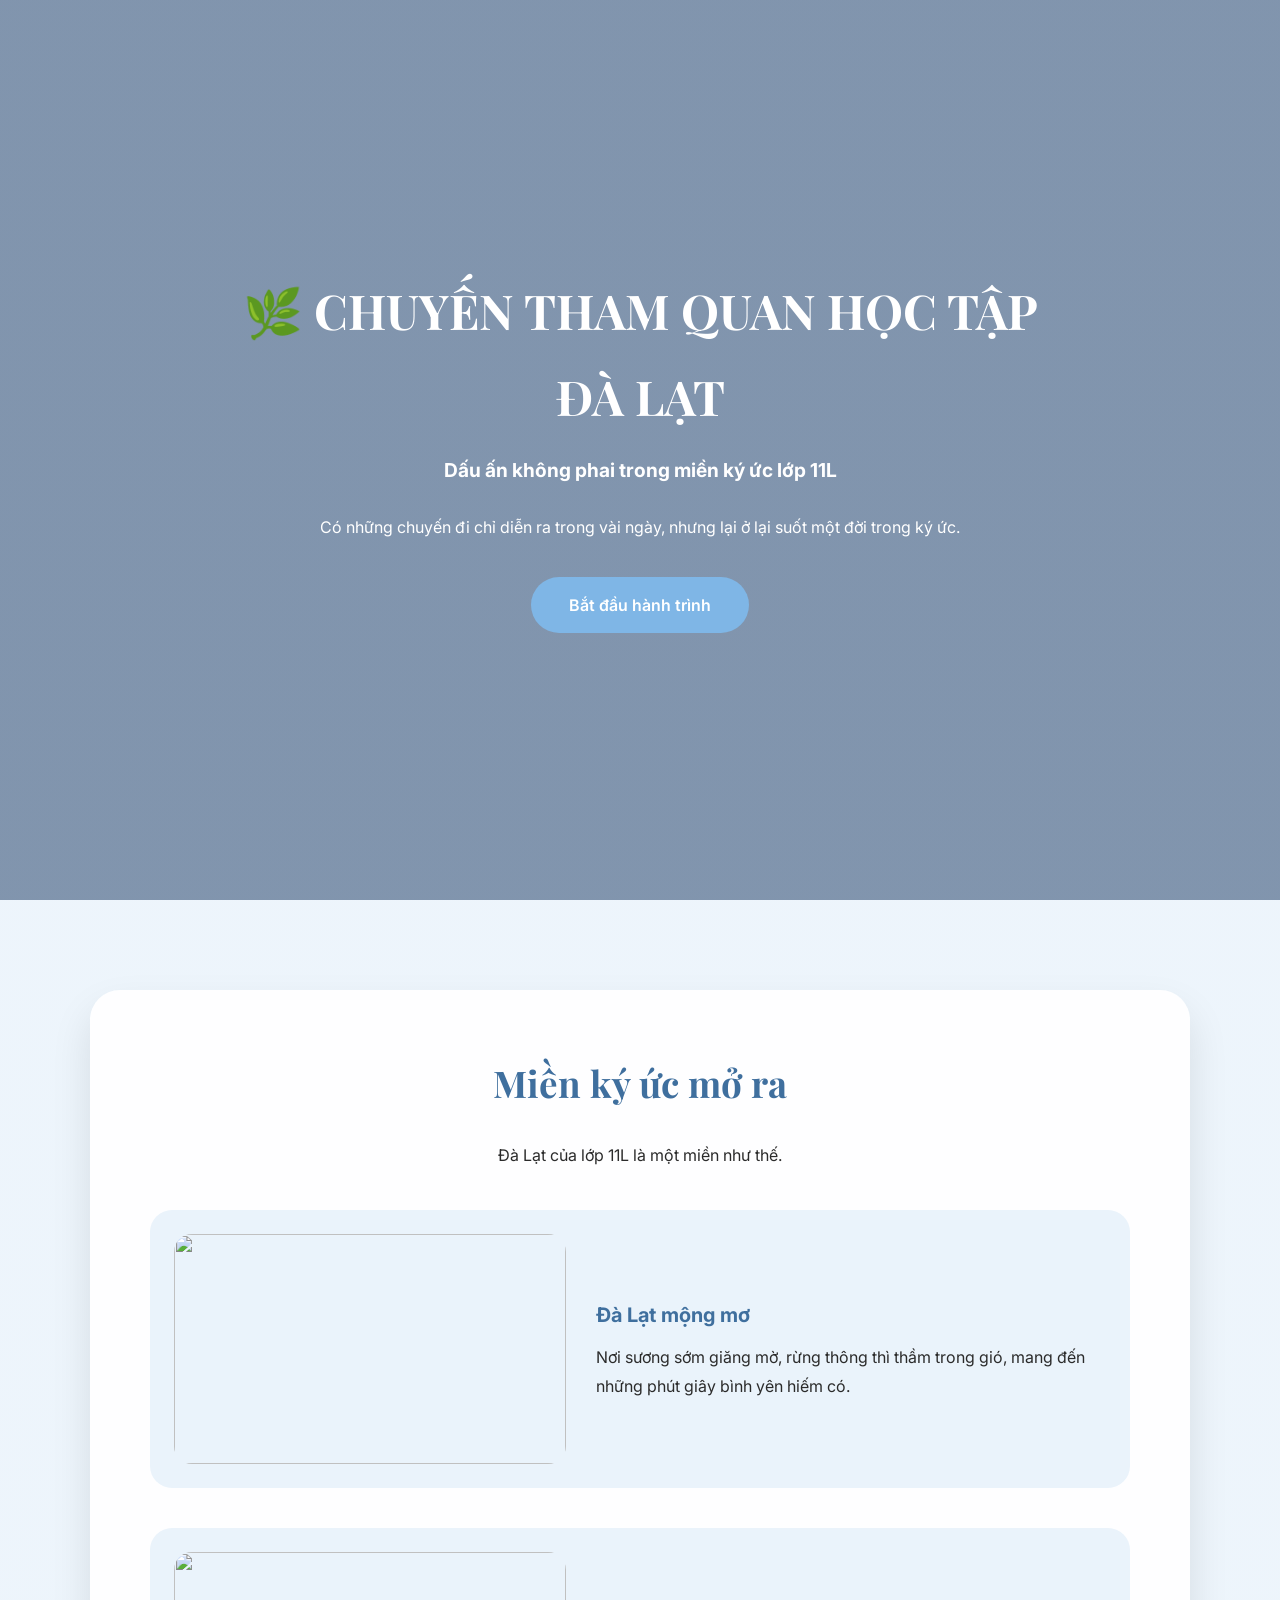
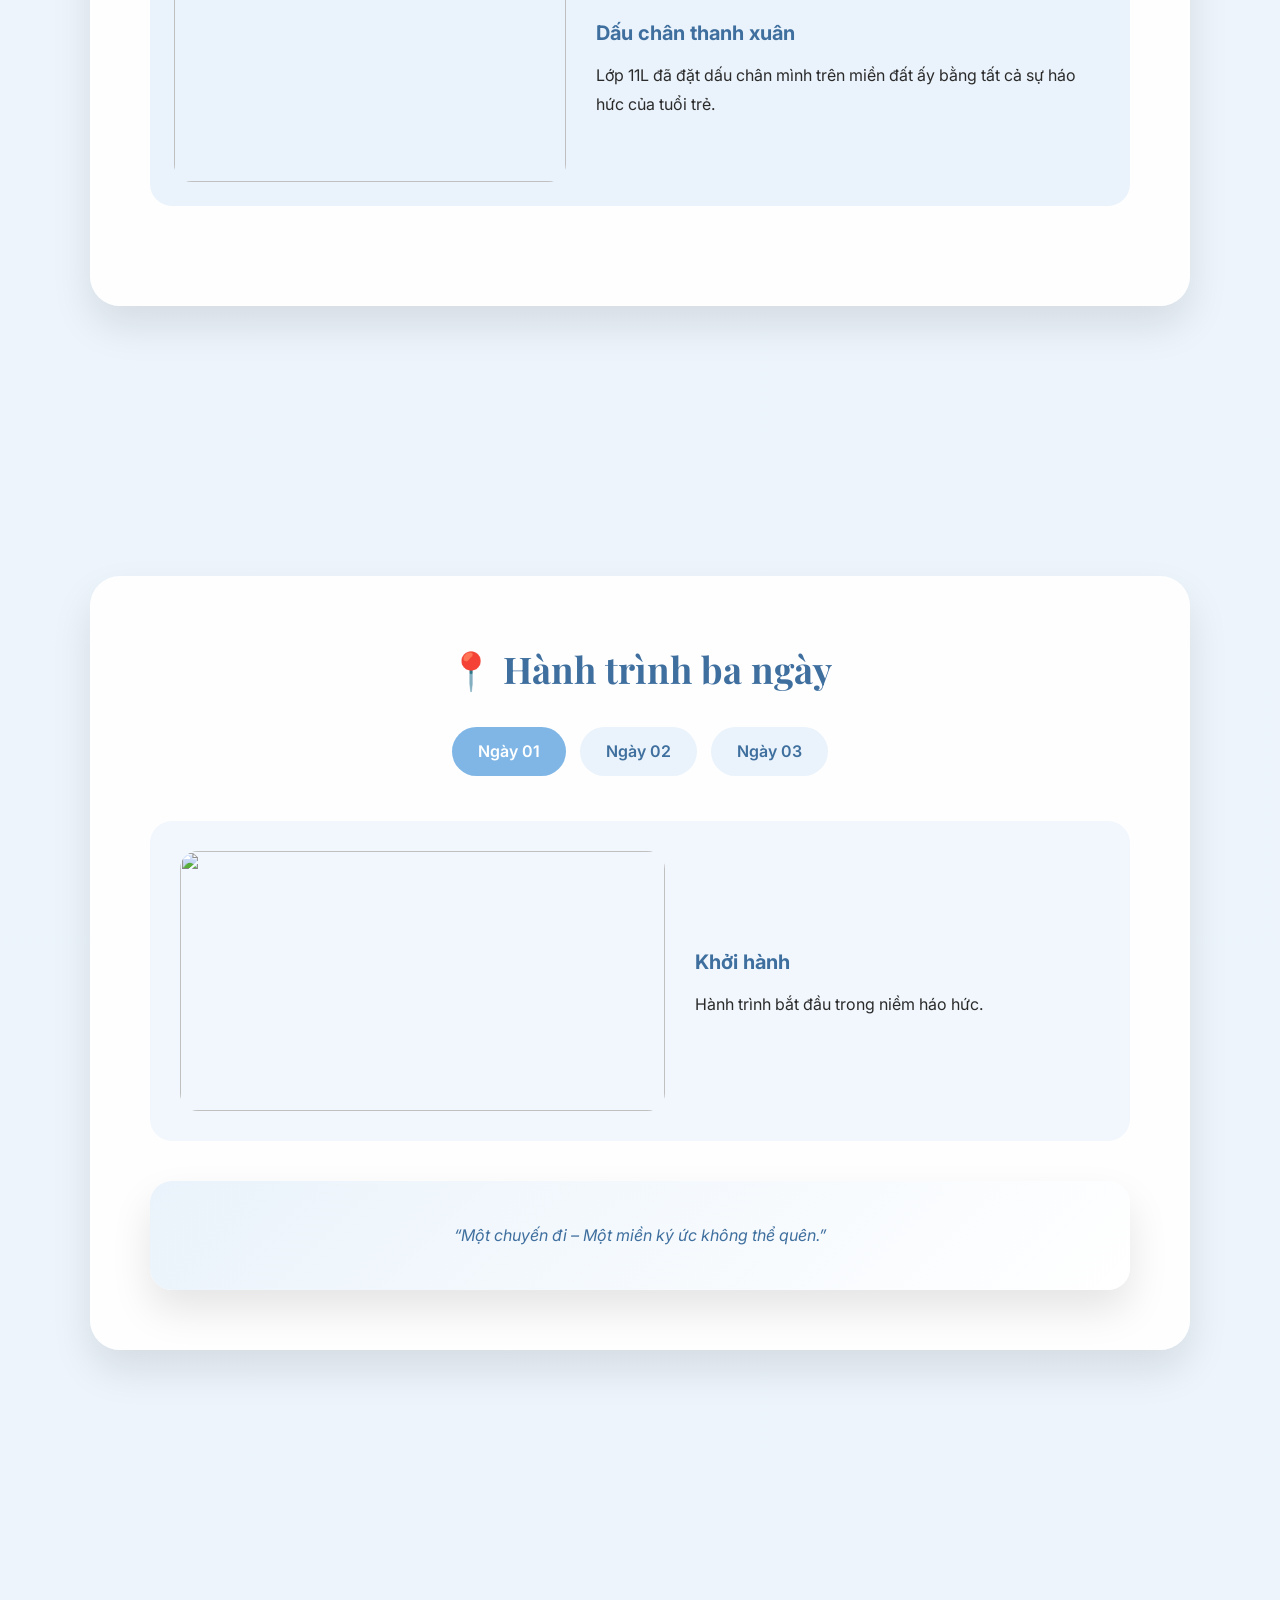
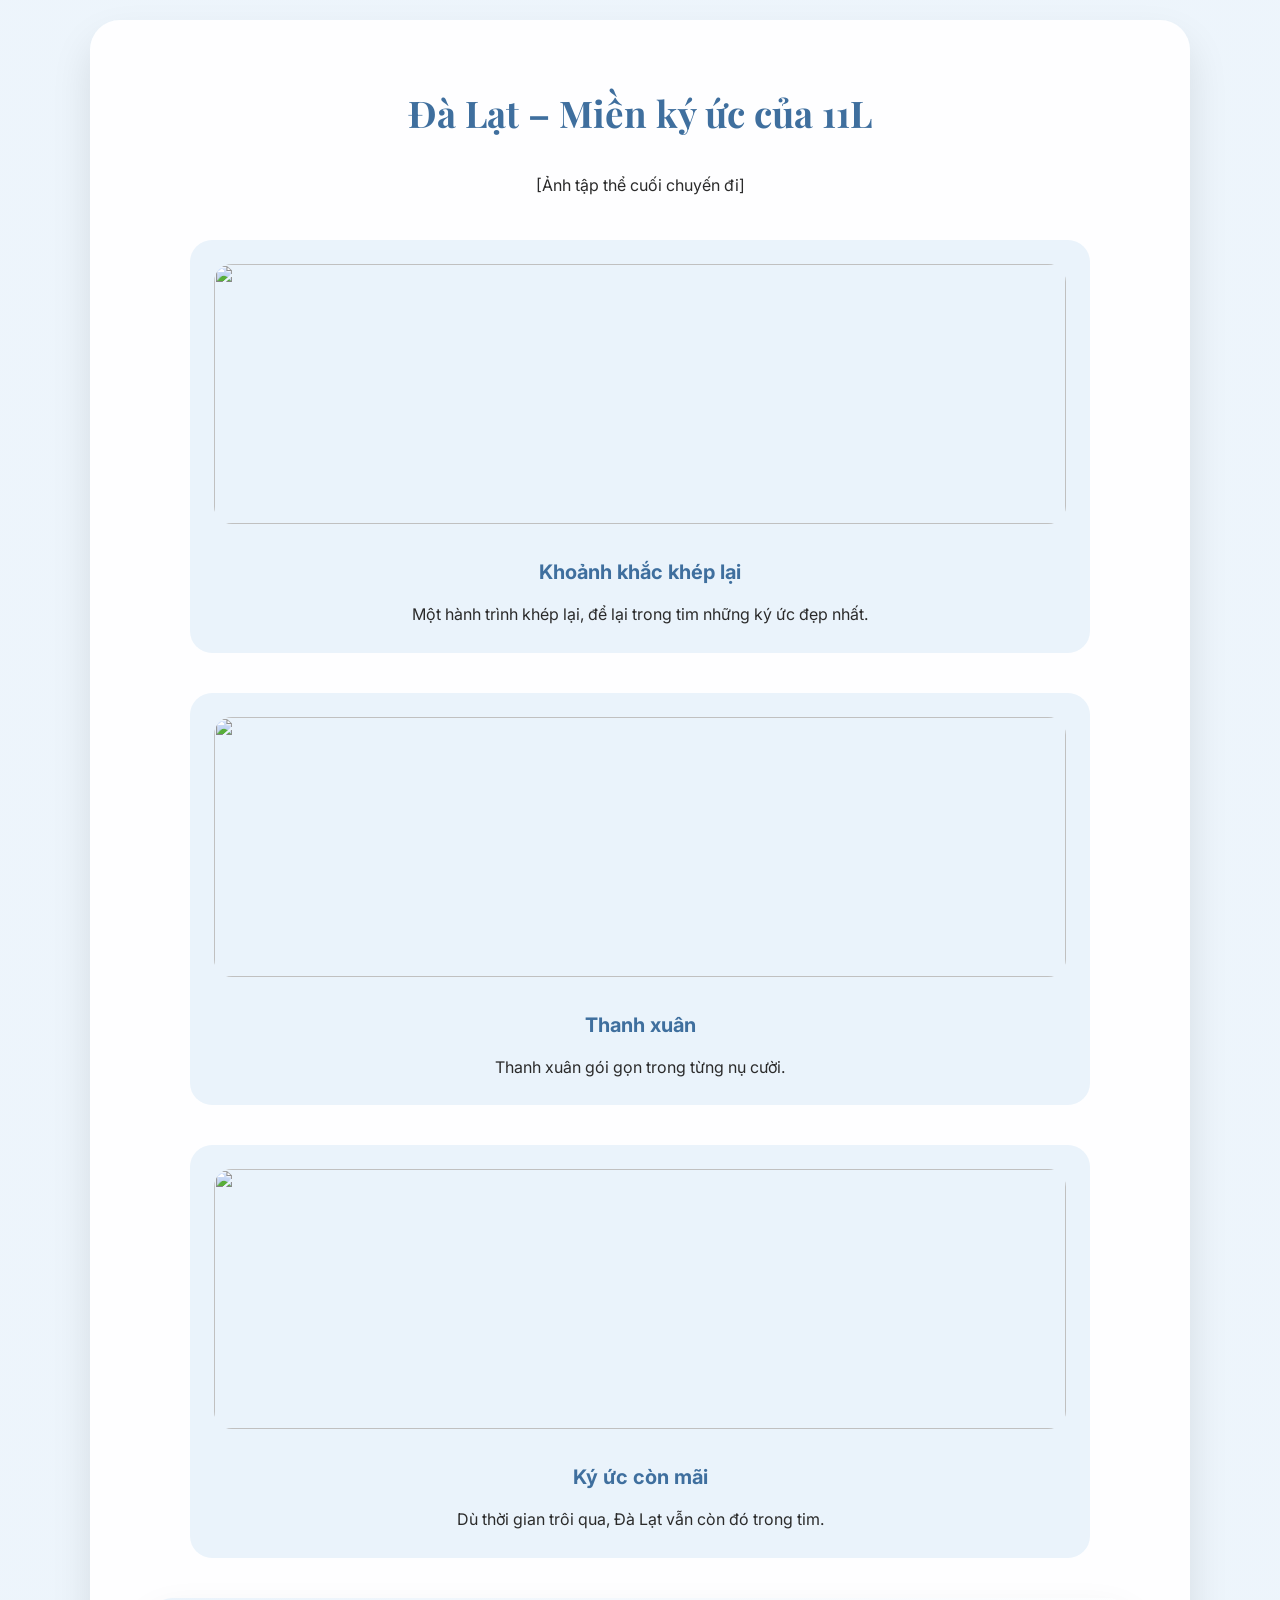
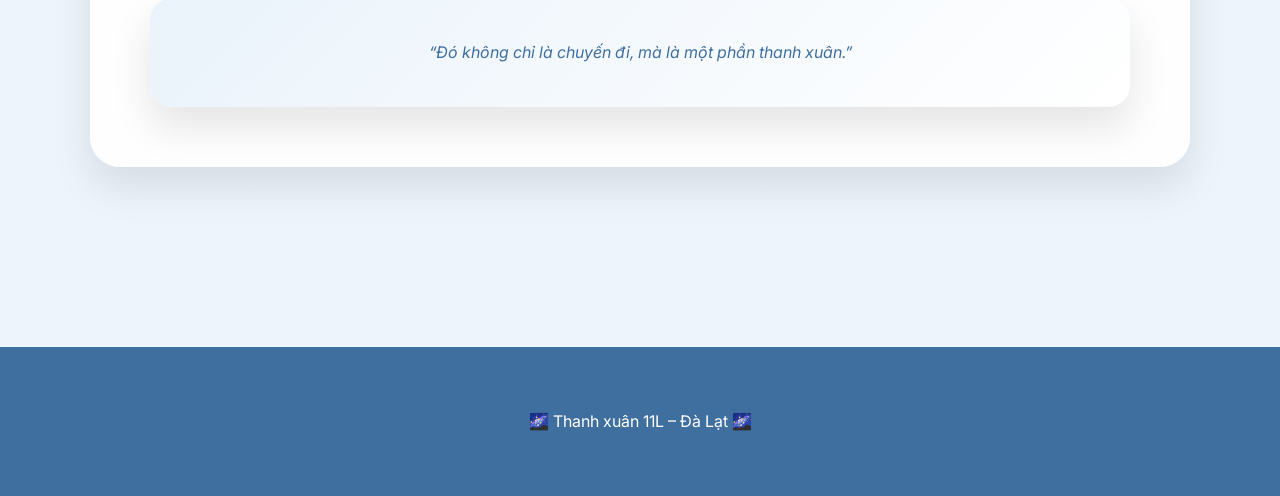
==== commit 15b907e5: "Update dalat.html" ====
--- a/dalat.html
+++ b/dalat.html
@@ -3,8 +3,12 @@
 <head>
 <meta charset="UTF-8" />
 <meta name="viewport" content="width=device-width, initial-scale=1.0" />
+
 <title>Thanh xuân 11L – Đà Lạt</title>
 
+<!-- Google Fonts -->
+<link rel="preconnect" href="https://fonts.googleapis.com">
+<link rel="preconnect" href="https://fonts.gstatic.com" crossorigin>
 <link href="https://fonts.googleapis.com/css2?family=Playfair+Display:wght@600;700&family=Inter:wght@400;500;600&display=swap" rel="stylesheet">
 
 <style>
@@ -13,29 +17,40 @@
   --blue:#7fb6e6;
   --blue-dark:#3f6f9e;
   --blue-soft:#eaf3fb;
-  --paper:rgba(255,255,255,.92);
+  --paper:rgba(255,255,255,.95);
   --text:#2b2b2b;
   --shadow:0 20px 40px rgba(0,0,0,.1);
 }
 
-*{margin:0;padding:0;box-sizing:border-box}
-html{scroll-behavior:smooth}
+*{
+  margin:0;
+  padding:0;
+  box-sizing:border-box;
+}
+
+html{
+  scroll-behavior:smooth;
+}
 
 body{
   font-family:Inter,sans-serif;
   line-height:1.8;
   color:var(--text);
+
   background:
   linear-gradient(rgba(234,243,251,.85), rgba(234,243,251,.85)),
   url("nen.png") center/cover fixed;
 }
 
-/* HERO */
+/* ================= HERO ================= */
+
 header{
   min-height:100vh;
+
   background:
   linear-gradient(rgba(40,70,110,.55),rgba(40,70,110,.55)),
   url('images/hero.jpg') center/cover no-repeat;
+
   display:flex;
   align-items:center;
   justify-content:center;
@@ -46,71 +61,102 @@
 .hero{
   max-width:900px;
   padding:40px;
+  animation:fadeUp 1s ease;
+}
+
+@keyframes fadeUp{
+  from{opacity:0;transform:translateY(30px)}
+  to{opacity:1;transform:none}
 }
 
 .hero h1{
-  font-family:'Playfair Display', serif;
-  font-size:3.5rem;
+  font-family:'Playfair Display',serif;
+  font-size:3rem;
 }
 
 .hero h2{
   margin-top:14px;
-  font-size:1.3rem;
+  font-size:1.2rem;
 }
 
 .hero p{
-  margin:28px auto 36px;
+  margin:25px auto 35px;
   max-width:720px;
 }
 
 .btn{
+  display:inline-block;
   padding:14px 38px;
   border-radius:30px;
   background:var(--blue);
   color:#fff;
   text-decoration:none;
   font-weight:600;
-}
-
-/* SECTION */
-section{padding:90px 10%}
+  transition:.3s;
+}
+
+.btn:hover{
+  background:var(--blue-dark);
+}
+
+/* ================= SECTION ================= */
+
+section{
+  padding:90px 20px;
+  display:flex;
+  justify-content:center;
+}
+
+section > .paper{
+  width:100%;
+  max-width:1100px;
+}
+
+/* ================= PAPER ================= */
 
 .paper{
   background:var(--paper);
   border-radius:30px;
-  padding:70px;
+  padding:60px;
   box-shadow:var(--shadow);
   margin-bottom:90px;
 }
 
 h3{
-  font-family:'Playfair Display', serif;
-  font-size:2.5rem;
+  font-family:'Playfair Display',serif;
+  font-size:2.3rem;
   color:var(--blue-dark);
   text-align:center;
-  margin-bottom:30px;
-}
-
-/* ĐOẠN DÀI → CĂN ĐỀU */
-.intro,
-.long-text{
-  max-width:900px;
-  margin:0 auto 45px;
-  font-size:1.06rem;
-  color:#444;
-  text-align:justify;
-}
-
-/* CARD */
+  margin-bottom:25px;
+}
+
+.intro{
+  max-width:800px;
+  margin:0 auto 40px;
+  text-align:center;
+}
+
+/* ================= CARD ================= */
+
 .card{
   display:grid;
   grid-template-columns:1fr 1.3fr;
   gap:30px;
-  margin-bottom:45px;
+
   align-items:center;
-  padding:26px;
+
+  padding:24px;
   border-radius:22px;
   background:var(--blue-soft);
+
+  margin-bottom:40px;
+
+  transition:.3s;
+}
+
+.card:hover{
+  transform:translateY(-4px);
+  box-shadow:0 14px 30px rgba(0,0,0,.12);
 }
 
 .card img{
@@ -118,33 +164,51 @@
   height:230px;
   object-fit:cover;
   border-radius:18px;
+  transition:.4s;
+  cursor:pointer;
+}
+
+.card img:hover{
+  transform:scale(1.05);
 }
 
 .card h4{
   color:var(--blue-dark);
-  margin-bottom:12px;
+  margin-bottom:10px;
   font-size:1.25rem;
 }
 
-.card p{
-  text-align:justify;
-}
-
-/* TABS */
+/* Card dọc */
+
+.card.vertical{
+  grid-template-columns:1fr;
+  text-align:center;
+  max-width:900px;
+  margin:0 auto 40px;
+}
+
+.card.vertical img{
+  height:260px;
+}
+
+/* ================= TABS ================= */
+
 .tabs{
   display:flex;
   justify-content:center;
   gap:14px;
-  margin-bottom:55px;
+  margin-bottom:45px;
+  flex-wrap:wrap;
 }
 
 .tab{
-  padding:12px 28px;
+  padding:10px 26px;
   border-radius:999px;
   background:var(--blue-soft);
   color:var(--blue-dark);
   font-weight:600;
   cursor:pointer;
+  transition:.3s;
 }
 
 .tab.active{
@@ -152,33 +216,67 @@
   color:#fff;
 }
 
-.day-content{display:none}
-.day-content.active{display:block}
-
-/* QUOTE */
+.day-content{
+  display:none;
+}
+
+.day-content.active{
+  display:block;
+}
+
+/* ================= JOURNEY ================= */
+
+.journey .card{
+  grid-template-columns:1.2fr 1fr;
+  padding:30px;
+  background:#f1f7fd;
+}
+
+.journey .card img{
+  height:260px;
+}
+
+/* ================= QUOTE ================= */
+
 .quote{
-  background:linear-gradient(135deg,#eaf3fb,#ffffff);
-  padding:45px;
+  background:linear-gradient(135deg,#eaf3fb,#fff);
+  padding:40px;
   border-radius:22px;
+  text-align:center;
   font-style:italic;
-  text-align:center;
-  margin-top:50px;
   color:var(--blue-dark);
+  margin-top:40px;
   box-shadow:var(--shadow);
 }
 
-/* FOOTER */
+/* ================= FOOTER ================= */
+
 footer{
   background:var(--blue-dark);
   color:#fff;
   text-align:center;
-  padding:65px 20px;
-}
+  padding:60px 20px;
+}
+
+/* ================= RESPONSIVE ================= */
 
 @media(max-width:900px){
-  .card{grid-template-columns:1fr}
-  .paper{padding:40px}
-  .hero h1{font-size:2.4rem}
+
+  .paper{
+    padding:35px;
+  }
+
+  .card{
+    grid-template-columns:1fr;
+  }
+
+  .hero h1{
+    font-size:2.2rem;
+  }
+
+  h3{
+    font-size:2rem;
+  }
 }
 
 </style>
@@ -186,215 +284,176 @@
 
 <body>
 
+<!-- ================= HERO ================= -->
+
 <header>
-<div class="hero">
-<h1>CHUYẾN THAM QUAN ĐÀ LẠT</h1>
-<h2>Dấu ấn không phai trong miền ký ức lớp 11L</h2>
-
-<p>
-Có những miền đất chỉ ghé qua một lần,
-nhưng lại ở lại rất lâu trong ký ức.
-</p>
-
-<a href="#story" class="btn">Bắt đầu hành trình</a>
-</div>
+  <div class="hero">
+
+    <h1>🌿 CHUYẾN THAM QUAN HỌC TẬP ĐÀ LẠT</h1>
+    <h2>Dấu ấn không phai trong miền ký ức lớp 11L</h2>
+
+    <p>
+      Có những chuyến đi chỉ diễn ra trong vài ngày,
+      nhưng lại ở lại suốt một đời trong ký ức.
+    </p>
+
+    <a href="#story" class="btn">Bắt đầu hành trình</a>
+
+  </div>
 </header>
 
+<!-- ================= STORY ================= -->
+
 <section id="story">
 
-<!-- GIỚI THIỆU -->
 <div class="paper">
 
 <h3>Miền ký ức mở ra</h3>
 
-<p class="long-text">
-Có những chuyến đi tưởng chừng ngắn ngủi,
-nhưng khi ngoảnh lại mới chợt nhận ra:
-đó là một phần tuổi trẻ đã lặng lẽ khép lại.
-Đà Lạt của lớp 11L là một miền như thế.
-</p>
+<p class="intro">Đà Lạt của lớp 11L là một miền như thế.</p>
 
 <div class="card">
-<img src="images/tongthe.jpg">
-<div>
-<h4>Đà Lạt mộng mơ</h4>
-<p>
-Nơi sương sớm giăng mờ trên triền đồi,
-nơi rừng thông thì thầm trong gió,
-mở ra những khoảng lặng bình yên.
-</p>
-</div>
+  <img src="images/tongthe.jpg">
+  <div>
+    <h4>Đà Lạt mộng mơ</h4>
+    <p>
+      Nơi sương sớm giăng mờ, rừng thông thì thầm trong gió,
+      mang đến những phút giây bình yên hiếm có.
+    </p>
+  </div>
 </div>
 
 <div class="card">
-<img src="images/tapthe.jpg">
-<div>
-<h4>Dấu chân thanh xuân</h4>
-<p>
-11L đã đặt dấu chân mình lên miền đất ấy
-bằng tất cả sự háo hức và trong veo.
-</p>
-</div>
-</div>
-
-</div>
-
-<!-- Ý NGHĨA -->
+  <img src="images/tapthe.jpg">
+  <div>
+    <h4>Dấu chân thanh xuân</h4>
+    <p>
+      Lớp 11L đã đặt dấu chân mình trên miền đất ấy
+      bằng tất cả sự háo hức của tuổi trẻ.
+    </p>
+  </div>
+</div>
+
+</div>
+
+</section>
+
+<!-- ================= JOURNEY ================= -->
+
+<section>
+
+<div class="paper journey">
+
+<h3>📍 Hành trình ba ngày</h3>
+
+<div class="tabs">
+  <div class="tab active" data-day="day1">Ngày 01</div>
+  <div class="tab" data-day="day2">Ngày 02</div>
+  <div class="tab" data-day="day3">Ngày 03</div>
+</div>
+
+<div id="day1" class="day-content active">
+
+<div class="card">
+  <img src="images/lenxe.jpg">
+  <div>
+    <h4>Khởi hành</h4>
+    <p>Hành trình bắt đầu trong niềm háo hức.</p>
+  </div>
+</div>
+
+</div>
+
+<div id="day2" class="day-content"></div>
+<div id="day3" class="day-content"></div>
+
+<div class="quote">
+  “Một chuyến đi – Một miền ký ức không thể quên.”
+</div>
+
+</div>
+
+</section>
+
+<!-- ================= END ================= -->
+
+<section>
+
 <div class="paper">
 
-<h3>Kết nối tuổi mười bảy</h3>
-
-<p class="long-text">
-Từ thiên nhiên xanh mát đến những công trình lịch sử,
-chúng tôi hiểu rằng tri thức không chỉ nằm trong trang vở.
-Quan trọng hơn, chuyến đi là sợi dây kết nối
-những tâm hồn tuổi mười bảy.
-</p>
-
-</div>
-
-<!-- HÀNH TRÌNH -->
-<div class="paper">
-
-<h3>Hành trình ba ngày</h3>
-
-<div class="tabs">
-<div class="tab active" data-day="day1">Ngày 01</div>
-<div class="tab" data-day="day2">Ngày 02</div>
-<div class="tab" data-day="day3">Ngày 03</div>
-</div>
-
-<!-- DAY 1 -->
-<div id="day1" class="day-content active">
-
-<div class="card">
-<img src="images/lenxe.jpg">
-<div>
-<h4>Khởi hành</h4>
-<p>
-Chuyến xe lăn bánh từ Bình Dương
-mang theo sự háo hức và mong chờ.
-</p>
-</div>
-</div>
-
-<div class="card">
-<img src="images/dhdl.jpg">
-<div>
-<h4>Đại học Đà Lạt</h4>
-<p>
-Nơi tri thức và kiến trúc giao hòa,
-gieo vào lòng niềm kính trọng học vấn.
-</p>
-</div>
-</div>
-
-<div class="card">
-<img src="images/khachsan.jpg">
-<div>
-<h4>Buổi chiều đầu tiên</h4>
-<p>
-Những khoảnh khắc đầu tiên tại nơi lưu trú
-được lưu lại đầy yêu thương.
-</p>
-</div>
-</div>
-
-</div>
-
-<!-- DAY 2 -->
-<div id="day2" class="day-content">
-
-<div class="card">
-<img src="images/caugio.jpg">
-<div>
-<h4>Săn mây Cầu Gỗ</h4>
-<p>
-Biển mây trắng xóa
-mang cảm giác chạm tay vào bầu trời.
-</p>
-</div>
-</div>
-
-<div class="card">
-<img src="images/puppy.jpg">
-<div>
-<h4>Puppy Farm</h4>
-<p>
-Tiếng cười hòa cùng nắng
-và những chú cún hồn nhiên.
-</p>
-</div>
-</div>
-
-<div class="card">
-<img src="images/lamvien.jpg">
-<div>
-<h4>Quảng trường Lâm Viên</h4>
-<p>
-Nhịp sống trẻ trung
-của thành phố cao nguyên.
-</p>
-</div>
-</div>
-
-</div>
-
-<!-- DAY 3 -->
-<div id="day3" class="day-content">
-
-<div class="card">
-<img src="images/dinh3.jpg">
-<div>
-<h4>Dinh Bảo Đại</h4>
-<p>
-Vẻ đẹp cổ kính khép lại hành trình
-bằng những xúc cảm lắng đọng.
-</p>
-</div>
-</div>
-
-<div class="card">
-<img src="images/xeve.jpg">
-<div>
-<h4>Tạm biệt Đà Lạt</h4>
-<p>
-Thành phố dần lùi xa,
-nhưng ký ức thì ở lại.
-</p>
-</div>
-</div>
-
+<h3>Đà Lạt – Miền ký ức của 11L</h3>
+
+<p class="intro">[Ảnh tập thể cuối chuyến đi]</p>
+
+<div class="card vertical">
+  <img src="images/tapthecuoi.jpg">
+  <div>
+    <h4>Khoảnh khắc khép lại</h4>
+    <p>
+      Một hành trình khép lại,
+      để lại trong tim những ký ức đẹp nhất.
+    </p>
+  </div>
+</div>
+
+<div class="card vertical">
+  <img src="images/kyniem.jpg">
+  <div>
+    <h4>Thanh xuân</h4>
+    <p>
+      Thanh xuân gói gọn trong từng nụ cười.
+    </p>
+  </div>
+</div>
+
+<div class="card vertical">
+  <img src="images/hanhphuc.jpg">
+  <div>
+    <h4>Ký ức còn mãi</h4>
+    <p>
+      Dù thời gian trôi qua,
+      Đà Lạt vẫn còn đó trong tim.
+    </p>
+  </div>
 </div>
 
 <div class="quote">
-“Đó không chỉ là chuyến đi,
-mà là một phần thanh xuân của 11L.”
+  “Đó không chỉ là chuyến đi,
+  mà là một phần thanh xuân.”
 </div>
 
 </div>
 
 </section>
 
+<!-- ================= FOOTER ================= -->
+
 <footer>
-<p>🌌 Thanh xuân 11L – Đà Lạt 🌌</p>
+  🌌 Thanh xuân 11L – Đà Lạt 🌌
 </footer>
 
+<!-- ================= SCRIPT ================= -->
+
 <script>
 
-const tabs=document.querySelectorAll('.tab');
-const contents=document.querySelectorAll('.day-content');
-
-tabs.forEach(tab=>{
-tab.addEventListener('click',()=>{
-
-tabs.forEach(t=>t.classList.remove('active'));
-contents.forEach(c=>c.classList.remove('active'));
-
-tab.classList.add('active');
-document.getElementById(tab.dataset.day).classList.add('active');
-
-});
+const tabs = document.querySelectorAll('.tab');
+const contents = document.querySelectorAll('.day-content');
+
+tabs.forEach(tab => {
+
+  tab.addEventListener('click', () => {
+
+    tabs.forEach(t => t.classList.remove('active'));
+    contents.forEach(c => c.classList.remove('active'));
+
+    tab.classList.add('active');
+
+    document
+      .getElementById(tab.dataset.day)
+      .classList.add('active');
+
+  });
+
 });
 
 </script>
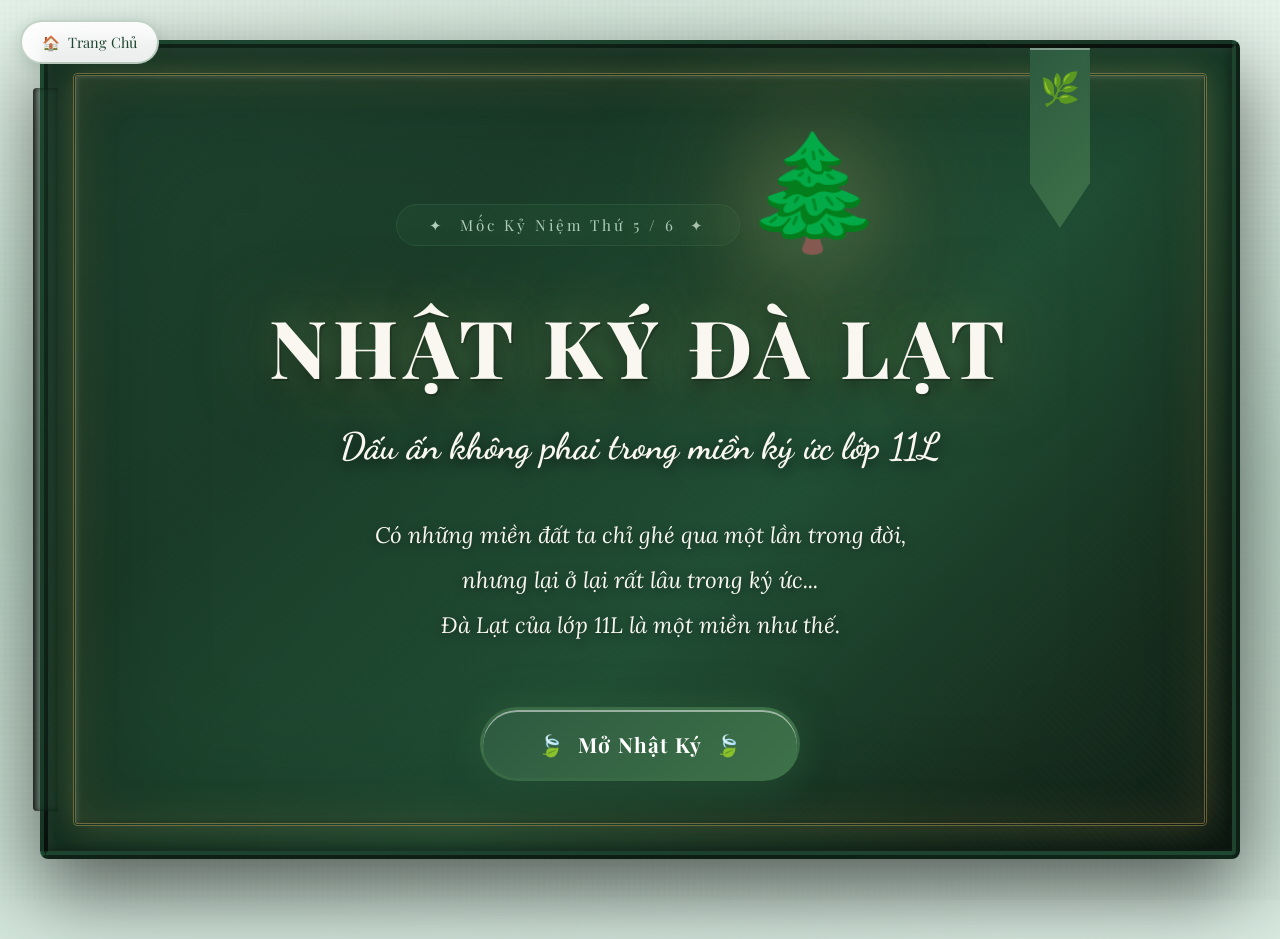
==== commit 171d799b: "Update dalat.html" ====
--- a/dalat.html
+++ b/dalat.html
@@ -1,462 +1,1794 @@
 <!DOCTYPE html>
 <html lang="vi">
 <head>
-<meta charset="UTF-8" />
-<meta name="viewport" content="width=device-width, initial-scale=1.0" />
-
-<title>Thanh xuân 11L – Đà Lạt</title>
-
-<!-- Google Fonts -->
+<meta charset="UTF-8">
+<meta name="viewport" content="width=device-width, initial-scale=1.0">
+<meta name="description" content="Nhật ký chuyến tham quan Đà Lạt của lớp 11L - Kỷ niệm đáng nhớ">
+<title>Nhật Ký Đà Lạt · Lớp 11L</title>
 <link rel="preconnect" href="https://fonts.googleapis.com">
 <link rel="preconnect" href="https://fonts.gstatic.com" crossorigin>
-<link href="https://fonts.googleapis.com/css2?family=Playfair+Display:wght@600;700&family=Inter:wght@400;500;600&display=swap" rel="stylesheet">
-
+<link href="https://fonts.googleapis.com/css2?family=Playfair+Display:ital,wght@0,400;0,600;0,700;0,800;1,400&family=Lora:ital,wght@0,400;0,500;0,600;1,400;1,500&family=Dancing+Script:wght@400;600;700&display=swap" rel="stylesheet">
 <style>
-
-:root{
-  --blue:#7fb6e6;
-  --blue-dark:#3f6f9e;
-  --blue-soft:#eaf3fb;
-  --paper:rgba(255,255,255,.95);
-  --text:#2b2b2b;
-  --shadow:0 20px 40px rgba(0,0,0,.1);
-}
-
-*{
-  margin:0;
-  padding:0;
-  box-sizing:border-box;
-}
-
-html{
+:root {
+  --forest-dark:#1e4430; --forest-green:#1a3c28; --leaf-green:#204e34;
+  --mint-light:#2d5a40; --cream:#f9f7f0; --page-white:#fffef9;
+  --ink-dark:#2c3e2c; --gold-accent:#c9a961; --beige:#d4b896;
+  --g9:#162c1e; --g8:#1c3826; --g7:#24482e; --g6:#305c3a;
+  --g5:#3e7249; --g4:#568c62; --g3:#7aaa88; --g2:#aeceba;
+}
+*,*::before,*::after{margin:0;padding:0;box-sizing:border-box;}
+html{scroll-behavior:smooth;overflow-x:hidden;}
+
+body{cursor:url('data:image/svg+xml;utf8,<svg xmlns="http://www.w3.org/2000/svg" width="20" height="20"><circle cx="10" cy="10" r="8" fill="%233e7249" opacity="0.3"/></svg>') 10 10, auto;}
+
+body{
+  font-family:'Lora',serif;
+  background:
+    radial-gradient(ellipse at 50% 20%, rgba(62,114,73,.12), transparent 60%),
+    radial-gradient(ellipse at 80% 70%, rgba(30,68,48,.08), transparent 50%),
+    radial-gradient(ellipse at 20% 80%, rgba(45,90,64,.1), transparent 55%),
+    linear-gradient(180deg, #e8f4ed 0%, #d4e8dc 25%, #c5ddd0 50%, #d0e3d8 75%, #ddeee5 100%);
+  min-height:100vh;
+  display:flex;flex-direction:column;align-items:center;
+  padding:40px 20px;
+  position:relative;overflow-x:hidden;
+}
+body::before{
+  content:'';position:fixed;inset:0;
+  background-image:
+    repeating-linear-gradient(0deg,transparent,transparent 3px,rgba(122,170,136,.018) 3px,rgba(122,170,136,.018) 6px),
+    repeating-linear-gradient(90deg,transparent,transparent 3px,rgba(122,170,136,.022) 3px,rgba(122,170,136,.022) 6px),
+    radial-gradient(circle at 15% 25%,rgba(62,114,73,.04),transparent 45%),
+    radial-gradient(circle at 85% 75%,rgba(62,114,73,.04),transparent 45%);
+  opacity:.85;pointer-events:none;z-index:0;
+  animation:paperGrain 12s ease-in-out infinite;
+}
+@keyframes paperGrain{0%,100%{opacity:.85;}50%{opacity:.65;}}
+body::after{
+  content:'';position:fixed;inset:0;
+  background-image:
+    radial-gradient(2px 2px at 12% 18%,rgba(201,169,97,.22),transparent),
+    radial-gradient(1px 1px at 28% 45%,rgba(255,255,255,.12),transparent),
+    radial-gradient(2px 2px at 58% 12%,rgba(201,169,97,.28),transparent),
+    radial-gradient(1px 1px at 78% 68%,rgba(255,255,255,.14),transparent),
+    radial-gradient(1px 1px at 22% 82%,rgba(201,169,97,.20),transparent),
+    radial-gradient(2px 2px at 88% 38%,rgba(255,255,255,.16),transparent),
+    radial-gradient(1px 1px at 45% 55%,rgba(201,169,97,.18),transparent),
+    radial-gradient(2px 2px at 65% 75%,rgba(255,255,255,.12),transparent);
+  animation:particlesDrift 35s linear infinite, particlesTwinkle 4s ease-in-out infinite;
+  pointer-events:none;opacity:.5;z-index:1;
+}
+@keyframes particlesDrift{from{transform:translateY(0) translateX(0);}to{transform:translateY(-90px) translateX(50px);}}
+@keyframes particlesTwinkle{0%,100%{opacity:.5;}50%{opacity:.7;}}
+
+.cursor-trail {
+  position: fixed;
+  width: 8px;
+  height: 8px;
+  border-radius: 50%;
+  background: radial-gradient(circle, rgba(62,114,73,0.6), rgba(122,170,136,0.3));
+  pointer-events: none;
+  z-index: 9999;
+  animation: trailFade 0.8s ease-out forwards;
+  box-shadow: 0 0 10px rgba(62,114,73,0.4);
+}
+@keyframes trailFade {
+  to { opacity: 0; transform: scale(0.3); }
+}
+
+/* Progress Bar */
+.progress-bar-container {
+  position: fixed; top: 0; left: 0; right: 0; height: 4px;
+  background: rgba(30,68,48,.1); z-index: 10000; opacity: 0; transition: opacity .3s;
+}
+.progress-bar-container.active { opacity: 1; }
+.progress-bar {
+  height: 100%;
+  background: linear-gradient(90deg, #2d5a40, #3e7249, #568c62);
+  width: 0%; transition: width .4s cubic-bezier(.4,0,.2,1);
+  box-shadow: 0 0 10px rgba(62,114,73,.6);
+}
+
+/* Breadcrumb */
+.breadcrumb {
+  position: fixed; top: 20px; left: 50%; transform: translateX(-50%);
+  background: rgba(255,255,255,.9); backdrop-filter: blur(10px);
+  padding: 10px 25px; border-radius: 30px;
+  border: 2px solid rgba(62,114,73,.25);
+  font-family: 'Playfair Display', serif; font-size: 0.9rem;
+  color: var(--forest-dark); z-index: 9999; opacity: 0; pointer-events: none;
+  transition: all .3s; box-shadow: 0 4px 15px rgba(30,68,48,.15);
+}
+.breadcrumb.visible { opacity: 1; pointer-events: auto; }
+.breadcrumb-icon { margin-right: 8px; }
+
+/* ── HOME BUTTON (back to index.html) ── */
+.home-btn {
+  position: fixed;
+  top: 20px;
+  left: 20px;
+  display: flex;
+  align-items: center;
+  gap: 8px;
+  padding: 10px 20px;
+  background: rgba(255,255,255,.92);
+  backdrop-filter: blur(10px);
+  border: 2px solid rgba(62,114,73,.3);
+  border-radius: 30px;
+  font-family: 'Playfair Display', serif;
+  font-size: 0.9rem;
+  color: var(--forest-dark);
+  cursor: pointer;
+  z-index: 9999;
+  text-decoration: none;
+  box-shadow: 0 4px 15px rgba(30,68,48,.15);
+  transition: all .3s cubic-bezier(.4,0,.2,1);
+}
+.home-btn:hover {
+  background: rgba(62,114,73,.15);
+  border-color: rgba(62,114,73,.6);
+  transform: translateY(-2px);
+  box-shadow: 0 8px 20px rgba(30,68,48,.2);
+}
+
+.book-container{
+  position:relative;max-width:1200px;width:100%;
+  perspective:2000px;z-index:10;
+  animation:containerFadeIn 1.5s cubic-bezier(.4,0,.2,1);
+}
+@keyframes containerFadeIn{
+  from{opacity:0;transform:translateY(60px) scale(.95);}
+  to{opacity:1;transform:translateY(0) scale(1);}
+}
+
+/* ── BOOK COVER ── */
+.book-cover{
+  position:relative;
+  background:
+    repeating-linear-gradient(45deg,rgba(30,68,48,.08),rgba(30,68,48,.08) 3px,transparent 3px,transparent 6px),
+    linear-gradient(135deg,#1e4430 0%,#1a3c28 30%,#204e34 60%,#172e1e 85%,#112218 100%);
+  border-radius:8px;
+  padding:70px 60px;
+  box-shadow:0 30px 80px rgba(0,0,0,.6),inset 0 0 150px rgba(0,0,0,.4),inset 2px 2px 8px rgba(255,255,255,.1),inset -2px -2px 8px rgba(0,0,0,.4);
+  border:8px ridge rgba(30,68,48,.5);
+  margin-bottom:40px;
+  transform-style:preserve-3d;
+  animation:bookEntrance 1.8s cubic-bezier(.4,0,.2,1);
+  overflow:visible;
+  /* NO hover transform – tilt effect removed */
+  transition: box-shadow .3s ease;
+}
+.book-cover:hover{
+  box-shadow:0 35px 90px rgba(0,0,0,.65),inset 0 0 160px rgba(0,0,0,.45),inset 2px 2px 10px rgba(255,255,255,.15),inset -2px -2px 10px rgba(0,0,0,.45);
+}
+@keyframes bookEntrance{
+  0%  {opacity:0;transform:rotateX(-40deg) translateY(-150px) scale(.8);}
+  60% {opacity:1;transform:rotateX(10deg)  translateY(20px)   scale(1.05);}
+  100%{opacity:1;transform:rotateX(0)      translateY(0)      scale(1);}
+}
+.book-cover::before{
+  content:'';position:absolute;left:-15px;top:5%;bottom:5%;width:25px;
+  background:linear-gradient(90deg,rgba(0,0,0,.6),rgba(30,68,48,.4) 30%,transparent);
+  border-radius:4px 0 0 4px;box-shadow:inset 2px 0 5px rgba(0,0,0,.5);
+}
+.book-cover::after{
+  content:'';position:absolute;inset:25px;
+  border:3px double rgba(201,169,97,.6);border-radius:4px;opacity:.8;
+  box-shadow:inset 0 0 50px rgba(201,169,97,.2),0 0 30px rgba(201,169,97,.3),inset 2px 2px 4px rgba(255,255,255,.15),inset -2px -2px 4px rgba(0,0,0,.3);
+  animation:embossGlow 5s ease-in-out infinite;pointer-events:none;
+}
+@keyframes embossGlow{
+  0%,100%{opacity:.8;box-shadow:inset 0 0 50px rgba(201,169,97,.2),0 0 30px rgba(201,169,97,.3);}
+  50%    {opacity:1; box-shadow:inset 0 0 60px rgba(201,169,97,.3),0 0 40px rgba(201,169,97,.5);}
+}
+
+.ff-wrap{position:absolute;inset:0;pointer-events:none;z-index:1;overflow:hidden;}
+.ff{position:absolute;border-radius:50%;pointer-events:none;
+  animation:ffRise var(--dur) var(--del) ease-in-out infinite;opacity:0;}
+@keyframes ffRise{
+  0%  {opacity:0;transform:translateY(0)     translateX(0)   scale(1);}
+  20% {opacity:.82;}80%{opacity:.38;}
+  100%{opacity:0;transform:translateY(-120px) translateX(var(--dx)) scale(.3);}
+}
+
+.bookmark{
+  position:absolute;top:0;right:12%;width:60px;height:180px;
+  background:linear-gradient(135deg,#2d5a40,#3e7249);
+  clip-path:polygon(0 0,100% 0,100% 75%,50% 100%,0 75%);
+  box-shadow:0 12px 35px rgba(30,68,48,.6),inset 0 2px 0 rgba(255,255,255,.4);
+  z-index:3;animation:bookmarkSway 6s ease-in-out infinite;
+}
+.bookmark::before{content:'🌿';position:absolute;top:20px;left:50%;transform:translateX(-50%);font-size:2rem;animation:leafSpin 8s linear infinite;}
+@keyframes bookmarkSway{0%,100%{transform:rotate(0);}50%{transform:rotate(4deg);}}
+@keyframes leafSpin{from{transform:translateX(-50%) rotate(0);}to{transform:translateX(-50%) rotate(360deg);}}
+
+.cover-content{position:relative;z-index:2;text-align:center;color:var(--cream);}
+
+.cover-badge{
+  display:inline-flex;align-items:center;gap:10px;
+  background:rgba(62,114,73,.14);border:1px solid rgba(62,114,73,.34);
+  color:var(--g2);padding:10px 32px;border-radius:50px;
+  font-size:.95rem;font-family:'Playfair Display',serif;letter-spacing:.20em;
+  margin-bottom:26px;animation:fU 1.2s ease .12s both, badgeShimmer 3s ease-in-out infinite;
+}
+@keyframes badgeShimmer {
+  0%, 100% { box-shadow: 0 0 10px rgba(62,114,73,0.2); }
+  50% { box-shadow: 0 0 20px rgba(122,170,136,0.4); }
+}
+
+.cover-icon{
+  font-size:7rem;margin-bottom:30px;display:inline-block;
+  animation:iconFloat 5s ease-in-out infinite,iconGlow 3s ease-in-out infinite,fU 1.2s ease .3s both;
+  filter:drop-shadow(0 15px 40px rgba(62,114,73,.8)) drop-shadow(0 0 60px rgba(201,169,97,.6)) drop-shadow(0 25px 80px rgba(0,0,0,.4));
+}
+@keyframes iconFloat{0%,100%{transform:translateY(0) scale(1);}50%{transform:translateY(-25px) scale(1.15);}}
+@keyframes iconGlow{
+  0%,100%{filter:drop-shadow(0 15px 40px rgba(62,114,73,.8)) drop-shadow(0 0 60px rgba(201,169,97,.6));}
+  50%    {filter:drop-shadow(0 20px 60px rgba(62,114,73,1))  drop-shadow(0 0 100px rgba(201,169,97,.9));}
+}
+
+.cover-title{
+  font-family:'Playfair Display',serif;font-size:5rem;font-weight:800;
+  margin-bottom:25px;letter-spacing:.08em;
+  text-shadow:0 0 30px rgba(62,114,73,.9),0 6px 20px rgba(0,0,0,.8),0 0 80px rgba(201,169,97,.5),2px 2px 0 rgba(0,0,0,.3);
+  animation:titleShimmer 4s ease-in-out infinite,titleFloat 6s ease-in-out infinite,fU 1.2s ease .48s both;
+}
+@keyframes titleShimmer{
+  0%,100%{text-shadow:0 0 30px rgba(62,114,73,.9),0 6px 20px rgba(0,0,0,.8),0 0 80px rgba(201,169,97,.5);}
+  50%    {text-shadow:0 0 50px rgba(62,114,73,1),0 6px 25px rgba(0,0,0,.9),0 0 100px rgba(201,169,97,.8),0 0 120px rgba(255,255,255,.3);}
+}
+@keyframes titleFloat{0%,100%{transform:translateY(0);}50%{transform:translateY(-10px);}}
+
+.cover-subtitle{
+  font-family:'Dancing Script',cursive;font-size:2.3rem;
+  margin-bottom:45px;opacity:.95;
+  text-shadow:0 4px 15px rgba(0,0,0,.7);
+  animation:fU 1.2s ease .66s both;
+}
+.cover-quote{
+  font-size:1.4rem;line-height:2;max-width:750px;margin:0 auto 60px;
+  opacity:.92;font-style:italic;font-family:'Lora',serif;
+  text-shadow:0 2px 10px rgba(0,0,0,.5);
+  animation:fU 1.2s ease .82s both;
+}
+
+.open-book-btn{
+  display:inline-block;padding:20px 55px;
+  background:
+    linear-gradient(135deg,#2d5a40,#3e7249),
+    linear-gradient(45deg,transparent 40%,rgba(255,255,255,.2) 50%,transparent 60%);
+  background-size:100% 100%,200% 200%;
+  color:#fff;text-decoration:none;font-weight:700;font-size:1.3rem;border-radius:50px;
+  box-shadow:0 12px 35px rgba(30,68,48,.6),inset 0 2px 0 rgba(255,255,255,.5),0 0 40px rgba(62,114,73,.4);
+  transition:all .3s cubic-bezier(.4,0,.2,1);
+  animation:fU 1.2s ease 1s both,btnPulse 3s ease-in-out infinite,btnShimmer 4s linear infinite;
+  font-family:'Playfair Display',serif;letter-spacing:.06em;
+  border:3px solid rgba(62,114,73,.6);position:relative;overflow:hidden;cursor:pointer;
+  transform-style:preserve-3d;
+}
+.open-book-btn:hover{
+  transform:translateY(-8px) scale(1.1);
+  box-shadow:0 20px 60px rgba(30,68,48,.8),0 0 60px rgba(62,114,73,.9),0 0 100px rgba(201,169,97,.6);
+  letter-spacing:.08em;
+}
+.open-book-btn:focus {
+  outline: 3px solid rgba(201,169,97,.8); outline-offset: 4px;
+}
+@keyframes btnShimmer{0%{background-position:0% 0%,0% 0%;}100%{background-position:0% 0%,200% 200%;}}
+.open-book-btn::before{content:'';position:absolute;top:50%;left:50%;width:0;height:0;
+  background:radial-gradient(circle,rgba(255,255,255,.6),transparent 70%);
+  border-radius:50%;transform:translate(-50%,-50%);transition:width .7s,height .7s;}
+.open-book-btn:hover::before{width:400px;height:400px;}
+.open-book-btn::after{
+  content:'';position:absolute;inset:-3px;
+  background:linear-gradient(45deg,transparent,rgba(255,255,255,.5),transparent);
+  border-radius:50px;opacity:0;animation:borderShine 3s linear infinite;
+}
+@keyframes borderShine{
+  0%  {transform:translateX(-100%) rotate(45deg);opacity:0;}
+  50% {opacity:1;}
+  100%{transform:translateX(100%) rotate(45deg);opacity:0;}
+}
+@keyframes btnPulse{
+  0%,100%{box-shadow:0 12px 35px rgba(30,68,48,.6),inset 0 2px 0 rgba(255,255,255,.5),0 0 40px rgba(62,114,73,.4);}
+  50%    {box-shadow:0 15px 45px rgba(30,68,48,.8),inset 0 2px 0 rgba(255,255,255,.7),0 0 60px rgba(62,114,73,.7);}
+}
+@keyframes fU{from{opacity:0;transform:translateY(30px);}to{opacity:1;transform:translateY(0);}}
+.open-book-btn span{position:relative;z-index:1;}
+
+/* ── BOOK PAGES ── */
+.book-pages{
+  position:relative;
+  background:linear-gradient(135deg,#f9f7f0 0%,#f5f2ea 50%,#ede8dc 100%);
+  border-radius:12px;
+  box-shadow:0 25px 70px rgba(30,68,48,.35),inset 0 0 120px rgba(249,247,240,.6);
+  overflow:hidden;
+  animation:bookPagesOpen 1s cubic-bezier(.4,0,.2,1);
+}
+@keyframes bookPagesOpen{
+  from{opacity:0;transform:perspective(1000px) rotateY(-15deg) scale(.95);}
+  to{opacity:1;transform:perspective(1000px) rotateY(0) scale(1);}
+}
+
+/* ── PAGE ── */
+.page{
+  background:
+    repeating-linear-gradient(0deg,transparent,transparent 31px,rgba(201,169,97,.06) 31px,rgba(201,169,97,.06) 32px),
+    linear-gradient(135deg,#f9f7f0 0%,#f5ebe0 50%,#ede8dc 100%);
+  padding:90px 110px 120px;
+  min-height:700px;
+  position:relative;
+  border-left:70px solid rgba(30,68,48,.08);
+  animation:pageTurn 1s cubic-bezier(.4,0,.2,1);
+  transform-origin:left center;
+  box-shadow:inset 0 0 100px rgba(30,68,48,.05);
+}
+@keyframes pageTurn{
+  0%  {transform:perspective(2000px) rotateY(-100deg);opacity:0;filter:blur(10px);}
+  60% {transform:perspective(2000px) rotateY(10deg);  opacity:1;filter:blur(0);}
+  100%{transform:perspective(2000px) rotateY(0);      opacity:1;filter:blur(0);}
+}
+.page::before{
+  content:'';position:absolute;inset:0;
+  background-image:
+    radial-gradient(ellipse at 15% 20%,rgba(62,114,73,.08),transparent 35%),
+    radial-gradient(ellipse at 85% 80%,rgba(30,68,48,.06),transparent 40%),
+    radial-gradient(circle at 50% 10%,rgba(201,169,97,.08),transparent 30%),
+    radial-gradient(circle at 30% 70%,rgba(62,114,73,.05),transparent 25%);
+  pointer-events:none;animation:agingSpots 15s ease-in-out infinite;
+}
+@keyframes agingSpots{0%,100%{opacity:.6;}50%{opacity:.8;}}
+.page::after{
+  content:'';position:absolute;left:30px;top:50%;transform:translateY(-50%);
+  width:12px;height:85%;
+  background:
+    radial-gradient(circle,rgba(30,68,48,.25) 40%,rgba(0,0,0,.08) 40%,transparent 45%),
+    radial-gradient(circle,rgba(30,68,48,.25) 40%,rgba(0,0,0,.08) 40%,transparent 45%),
+    radial-gradient(circle,rgba(30,68,48,.25) 40%,rgba(0,0,0,.08) 40%,transparent 45%);
+  background-size:12px 12px;
+  background-position:0 0,0 50%,0 100%;
+  background-repeat:no-repeat;
+  filter:drop-shadow(1px 1px 2px rgba(0,0,0,.2));
+}
+
+.leaf-layer{position:absolute;inset:0;pointer-events:none;overflow:hidden;z-index:1;}
+.lf{position:absolute;font-size:var(--lsz);pointer-events:none;
+  animation:lfDrift var(--ldur) var(--ldel) ease-in-out infinite;opacity:0;
+  will-change: transform, opacity;}
+@keyframes lfDrift{
+  0%  {opacity:0;transform:translateY(20px) translateX(0) rotate(0deg) scale(1);}
+  18% {opacity:.52;}82%{opacity:.25;}
+  100%{opacity:0;transform:translateY(-140px) translateX(var(--lx)) rotate(200deg) scale(.3);}
+}
+
+.page-content{position:relative;z-index:1;}
+
+.page-number{
+  position:absolute;bottom:35px;right:55px;
+  font-family:'Dancing Script',cursive;font-size:1.8rem;
+  color:var(--g5);
+  background:rgba(249,247,240,.6);
+  padding:8px 20px;border-radius:50px;
+  border:2px solid rgba(62,114,73,.25);
+  box-shadow:0 4px 12px rgba(30,68,48,.15);
+  animation:pageNumPulse 3s ease-in-out infinite;
+  z-index:100;
+}
+@keyframes pageNumPulse{
+  0%,100%{transform:scale(1);opacity:.6;}
+  50%{transform:scale(1.08);opacity:.9;}
+}
+
+/* ── PAGE SELECTOR BAR ── */
+.page-selector {
+  display: flex;
+  align-items: flex-end;
+  justify-content: center;
+  gap: 0;
+  padding: 20px 30px 0;
+  background:
+    repeating-linear-gradient(0deg, transparent, transparent 31px, rgba(201,169,97,.05) 31px, rgba(201,169,97,.05) 32px),
+    linear-gradient(180deg, rgba(232,244,237,.95) 0%, rgba(249,247,240,.98) 100%);
+  backdrop-filter: blur(12px);
+  border-bottom: 3px solid rgba(30,68,48,.15);
+  position: sticky;
+  top: 0;
+  z-index: 50;
+  box-shadow: 0 4px 20px rgba(30,68,48,.1);
+}
+
+/* Decorative left/right vine ornaments */
+.page-selector::before,
+.page-selector::after {
+  content: '🌿';
+  font-size: 1.4rem;
+  opacity: .45;
+  align-self: center;
+  padding: 0 16px 10px;
+  filter: drop-shadow(0 2px 4px rgba(30,68,48,.2));
+  flex-shrink: 0;
+}
+
+.page-select-btn {
+  position: relative;
+  display: flex;
+  flex-direction: column;
+  align-items: center;
+  gap: 5px;
+  padding: 14px 24px 18px;
+  /* Parchment tab look */
+  background:
+    repeating-linear-gradient(45deg, rgba(30,68,48,.025), rgba(30,68,48,.025) 2px, transparent 2px, transparent 6px),
+    linear-gradient(180deg, rgba(255,255,255,.9) 0%, rgba(245,240,228,.85) 100%);
+  border: 2px solid rgba(30,68,48,.18);
+  border-bottom: none;
+  border-radius: 10px 10px 0 0;
+  font-family: 'Playfair Display', serif;
+  color: var(--forest-dark);
+  cursor: pointer;
+  transition: all .35s cubic-bezier(.4,0,.2,1);
+  min-width: 120px;
+  text-align: center;
+  margin: 0 3px;
+  /* Tab shadow */
+  box-shadow: inset 0 2px 6px rgba(255,255,255,.6), 0 -2px 8px rgba(30,68,48,.06);
+  transform: translateY(3px);
+  overflow: hidden;
+}
+
+/* Shimmer sweep on hover */
+.page-select-btn::before {
+  content: '';
+  position: absolute;
+  inset: 0;
+  background: linear-gradient(110deg, transparent 35%, rgba(122,170,136,.18) 50%, transparent 65%);
+  transform: translateX(-100%);
+  transition: transform .5s ease;
+}
+.page-select-btn:hover::before { transform: translateX(100%); }
+
+/* Active tab golden bottom accent */
+.page-select-btn::after {
+  content: '';
+  position: absolute;
+  bottom: 0; left: 15%; right: 15%;
+  height: 3px;
+  background: linear-gradient(90deg, transparent, var(--gold-accent), transparent);
+  opacity: 0;
+  transition: opacity .3s ease;
+  border-radius: 2px;
+}
+.page-select-btn.active::after { opacity: 1; }
+
+.page-select-btn:hover {
+  background:
+    repeating-linear-gradient(45deg, rgba(30,68,48,.03), rgba(30,68,48,.03) 2px, transparent 2px, transparent 6px),
+    linear-gradient(180deg, rgba(174,206,186,.35) 0%, rgba(200,228,210,.25) 100%);
+  border-color: rgba(62,114,73,.45);
+  transform: translateY(-2px);
+  box-shadow: inset 0 2px 8px rgba(255,255,255,.7), 0 -4px 14px rgba(30,68,48,.12);
+}
+
+.page-select-btn.active {
+  background:
+    linear-gradient(180deg, rgba(249,247,240,1) 0%, rgba(245,241,230,1) 100%);
+  border-color: rgba(30,68,48,.25);
+  color: var(--forest-dark);
+  transform: translateY(0);
+  box-shadow:
+    inset 0 3px 10px rgba(255,255,255,.8),
+    inset 0 -2px 6px rgba(201,169,97,.12),
+    0 -4px 16px rgba(30,68,48,.1),
+    2px 0 6px rgba(30,68,48,.05),
+    -2px 0 6px rgba(30,68,48,.05);
+  z-index: 2;
+  /* Slightly taller than inactive tabs */
+  padding-top: 17px;
+}
+
+.ps-icon {
+  font-size: 1.4rem;
+  line-height: 1;
+  filter: drop-shadow(0 2px 4px rgba(30,68,48,.2));
+  transition: transform .3s ease;
+}
+.page-select-btn:hover .ps-icon { transform: scale(1.2) rotate(-5deg); }
+.page-select-btn.active .ps-icon { filter: drop-shadow(0 3px 8px rgba(30,68,48,.3)); }
+
+.ps-num {
+  font-size: 0.7rem;
+  font-weight: 700;
+  letter-spacing: .18em;
+  color: var(--g5);
+  font-family: 'Playfair Display', serif;
+  opacity: .7;
+  transition: all .3s;
+}
+.page-select-btn.active .ps-num {
+  color: var(--gold-accent);
+  opacity: 1;
+  text-shadow: 0 1px 4px rgba(201,169,97,.4);
+}
+
+.ps-title {
+  font-size: 0.8rem;
+  font-weight: 600;
+  letter-spacing: .04em;
+  opacity: 0.7;
+  white-space: nowrap;
+  overflow: hidden;
+  text-overflow: ellipsis;
+  max-width: 100px;
+  transition: all .3s;
+  font-family: 'Lora', serif;
+  font-style: italic;
+}
+.page-select-btn:hover .ps-title { opacity: .9; }
+.page-select-btn.active .ps-title {
+  opacity: 1;
+  font-style: normal;
+  font-weight: 700;
+  color: var(--forest-dark);
+}
+
+.selector-divider { display: none; }
+
+/* ── SECTION TITLE ── */
+.section-title{
+  font-family:'Playfair Display',serif;
+  font-size:4rem;
+  font-weight:700;
+  text-align:center;
+  margin-bottom:45px;
+  position:relative;
+  display:inline-block;
+  width:100%;
+  animation:writeIn 1.4s cubic-bezier(.4,0,.2,1), titleFloat 6s ease-in-out infinite;
+  filter:drop-shadow(0 5px 15px rgba(30,68,48,.25));
+  transform-style:preserve-3d;
+}
+.section-title .title-text{
+  background:linear-gradient(118deg,var(--g7) 0%,var(--g5) 45%,var(--forest-dark) 100%);
+  -webkit-background-clip:text;
+  -webkit-text-fill-color:transparent;
+  background-clip:text;
+  animation:titleGlowPulse 3.5s ease-in-out infinite;
+}
+.section-title .title-icon{
+  display:inline-block;
+  margin-right:12px;
+  filter:drop-shadow(0 3px 8px rgba(30,68,48,.3));
+}
+@keyframes titleGlowPulse{
+  0%,100%{filter:drop-shadow(0 5px 15px rgba(30,68,48,.25)) brightness(1);}
+  50%{filter:drop-shadow(0 8px 25px rgba(62,114,73,.5)) brightness(1.15);}
+}
+@keyframes writeIn{
+  from{opacity:0;transform:translateX(-80px) rotateY(-15deg);}
+  to{opacity:1;transform:translateX(0) rotateY(0);}
+}
+.section-title::after{
+  content:'';
+  position:absolute;
+  bottom:-18px;
+  left:50%;
+  transform:translateX(-50%);
+  width:0;
+  height:5px;
+  background:linear-gradient(90deg,transparent,#2d5a40 20%,#3e7249 40%,#568c62 60%,#7aaa88 80%,transparent);
+  animation:lineDraw 2.2s cubic-bezier(.4,0,.2,1) forwards, lineGlow 3.5s ease-in-out infinite;
+  box-shadow:0 3px 20px rgba(30,68,48,.4);
+  border-radius:3px;
+}
+@keyframes lineDraw{
+  from{width:0;opacity:0;}
+  to{width:280px;opacity:1;}
+}
+@keyframes lineGlow{
+  0%,100%{box-shadow:0 3px 20px rgba(30,68,48,.4);filter:brightness(1);}
+  50%{box-shadow:0 5px 35px rgba(62,114,73,.8), 0 0 15px rgba(122,170,136,.6);filter:brightness(1.3);}
+}
+
+.section-intro{
+  text-align:center;max-width:950px;margin:0 auto 60px;
+  font-size:1.75rem;line-height:2.2;color:var(--forest-green);font-style:italic;
+  font-family:'Lora',serif;animation:fU 1s ease .5s both;
+  font-weight:400;
+}
+
+/* ── STORY CARDS ── */
+.story-grid{display:grid;gap:48px;margin-top:60px;}
+.story-card{
+  display:grid;grid-template-columns:1fr 1fr;gap:50px;align-items:center;
+  padding:40px;
+  background:
+    repeating-linear-gradient(90deg,transparent,transparent 2px,rgba(30,68,48,.04) 2px,rgba(30,68,48,.04) 4px),
+    linear-gradient(135deg,rgba(249,247,240,.8),rgba(255,254,249,.6));
+  border-radius:16px;transition:all .6s cubic-bezier(.4,0,.2,1);
+  border:2px solid rgba(30,68,48,.3);position:relative;overflow:hidden;
+  box-shadow:0 8px 32px rgba(30,68,48,.12);
+  transform-style:preserve-3d;
+  will-change: transform;
+}
+.story-card::after{
+  content:'';position:absolute;inset:0;
+  background:radial-gradient(circle at var(--mouse-x, 50%) var(--mouse-y, 50%), rgba(122,170,136,.1), transparent 50%);
+  opacity:0;transition:opacity .4s ease;pointer-events:none;
+}
+.story-card:hover::after{opacity:1;}
+.story-card:nth-child(even) .story-image{order:2;}
+.story-card:nth-child(even) .story-text{order:1;}
+.story-card:hover{
+  transform:translateY(-12px) rotate(.3deg) scale(1.02);
+  box-shadow:0 25px 70px rgba(30,68,48,.2),0 10px 30px rgba(62,114,73,.15);
+  border-color:rgba(62,114,73,.5);
+}
+.story-image{
+  position:relative;border-radius:8px;overflow:hidden;aspect-ratio:4/3;
+  box-shadow:0 8px 32px rgba(30,68,48,.25),inset 0 0 0 8px rgba(250,246,240,.8),inset 0 0 0 10px rgba(30,68,48,.3);
+  border:3px solid var(--beige);
+  transition:all .5s ease;
+}
+.story-card:hover .story-image {
+  box-shadow:0 12px 40px rgba(30,68,48,.35),inset 0 0 0 8px rgba(250,246,240,.9),inset 0 0 0 10px rgba(62,114,73,.4);
+}
+.story-image .stamp {
+  position: absolute; top: 28px; right: 28px;
+  width: 70px; height: 70px;
+  background: linear-gradient(142deg, #d44e36, #c44536, #b83d2d);
+  border: 4px dashed rgba(255,255,255,0.75);
+  border-radius: 7px;
+  display: flex; align-items: center; justify-content: center;
+  font-size: 2.2rem; transform: rotate(18deg);
+  box-shadow: 0 5px 15px rgba(196,69,54,0.5);
+  z-index: 5; animation: stampBounce 6s ease-in-out infinite;
+  transition: all .4s ease;
+}
+.story-card:nth-child(2) .stamp {
+  background: linear-gradient(142deg, #2d5a40, #3e7249, #305c3a);
+  top: auto; bottom: 28px; left: 28px; right: auto;
+  transform: rotate(-15deg);
+}
+.story-card:hover .stamp { transform: rotate(22deg) scale(1.1); box-shadow: 0 8px 20px rgba(196,69,54,0.7); }
+.story-card:nth-child(2):hover .stamp { transform: rotate(-18deg) scale(1.1); }
+@keyframes stampBounce {
+  0%, 100% { transform: rotate(18deg) scale(1); box-shadow: 0 5px 15px rgba(196,69,54,0.5); }
+  50% { transform: rotate(16deg) scale(1.1); box-shadow: 0 7px 22px rgba(196,69,54,0.7); }
+}
+.story-image img, .ci img, .pola img {
+  width:100%;height:100%;object-fit:cover;
+  transition:all .8s cubic-bezier(.4,0,.2,1);
+  filter:sepia(.05) contrast(1.05) brightness(1);
+  cursor:pointer;
+  background: linear-gradient(135deg, #e8dcc8 0%, #d4c4b0 100%);
+}
+.story-image img.loading { filter: blur(20px); }
+.story-image img.loaded { filter:sepia(.05) contrast(1.05) brightness(1); }
+.story-card:hover .story-image img{
+  transform:scale(1.12) rotate(-1deg);
+  filter:sepia(.12) contrast(1.1) brightness(1.05);
+}
+.story-text{font-size:1.5rem;line-height:2.1;color:var(--ink-dark);font-family:'Lora',serif;font-weight:400;}
+.story-text p{margin-bottom:18px;font-family:'Lora',serif;transition:transform .3s ease;}
+.story-card:hover .story-text p{transform:translateX(5px);}
+.story-text p:last-child{margin-bottom:0;}
+.story-text .lead{font-size:1.65rem;font-style:italic;font-family:'Lora',serif;color:var(--ink-dark);margin-bottom:22px;line-height:2.1;font-weight:400;}
+
+/* ── POLAROID PHOTOS ── */
+.photo-grid{display:grid;grid-template-columns:repeat(auto-fit,minmax(280px,1fr));gap:50px;margin:60px 0;}
+.polaroid{
+  background:#fff;padding:18px 18px 70px;
+  box-shadow:0 12px 35px rgba(30,68,48,.3);
+  transform:rotate(-3deg);
+  transition:all .6s cubic-bezier(.4,0,.2,1);
+  cursor:pointer;
+  animation:photoAppear 1s ease-out;
+  position:relative;
+  transform-style:preserve-3d;
+}
+@keyframes photoAppear{from{opacity:0;transform:rotate(-15deg) scale(.7);}to{opacity:1;transform:rotate(-3deg) scale(1);}}
+.polaroid:nth-child(even){transform:rotate(3deg);}
+.polaroid:hover{
+  transform:rotate(0) scale(1.1) translateY(-18px)!important;
+  box-shadow:0 30px 70px rgba(30,68,48,.45),0 0 40px rgba(122,170,136,.2);
+  z-index:10;
+}
+.polaroid img{width:100%;height:270px;object-fit:cover;display:block;filter:sepia(.05) contrast(1.05);transition:filter .6s;cursor:pointer;}
+.polaroid:hover img{filter:sepia(.12) contrast(1.1);}
+.polaroid-caption{
+  margin-top:18px;text-align:center;font-family:'Dancing Script',cursive;
+  font-size:1.4rem;color:var(--forest-green);
+  position:absolute;bottom:18px;left:0;right:0;font-weight:600;
+}
+.polaroid::before{
+  content:'';position:absolute;top:-12px;left:50%;transform:translateX(-50%);
+  width:90px;height:28px;
+  background:repeating-linear-gradient(45deg,rgba(30,68,48,.5),rgba(30,68,48,.5) 5px,rgba(255,255,255,.3) 5px,rgba(255,255,255,.3) 10px);
+  border:1px solid rgba(30,68,48,.2);box-shadow:0 3px 8px rgba(0,0,0,.15);opacity:.8;
+}
+.img-text-overlay{
+  position:absolute;top:0;left:0;right:0;bottom:70px;
+  background:linear-gradient(to bottom,rgba(30,68,48,.88),rgba(30,68,48,.75));
+  opacity:0;display:flex;align-items:center;justify-content:center;padding:20px;
+  transition:opacity .5s ease;pointer-events:none;
+}
+.polaroid:hover .img-text-overlay{opacity:1;}
+.img-text-content{
+  color:#fff;text-align:center;font-family:'Lora',serif;font-size:1.15rem;
+  line-height:1.7;font-style:italic;transform:translateY(20px);transition:transform .5s ease;
+  text-shadow:0 2px 8px rgba(0,0,0,.3);
+}
+.polaroid:hover .img-text-content{transform:translateY(0);}
+
+/* ── JOURNEY TABS ── */
+.journey-tabs{display:flex;gap:14px;justify-content:center;margin-bottom:36px;flex-wrap:wrap;}
+.journey-tab{
+  padding:16px 40px;background:rgba(255,255,255,.65);color:var(--ink-dark);
+  border:2px solid rgba(62,114,73,.25);border-radius:50px;
+  font-family:'Playfair Display',serif;font-weight:600;font-size:1.15rem;
+  cursor:pointer;position:relative;overflow:hidden;
+  backdrop-filter:blur(10px);
+  box-shadow:0 2px 10px rgba(14,30,20,.07);
+  transition:all .4s cubic-bezier(.4,0,.2,1);
+  transform-style:preserve-3d;
+}
+.journey-tab:focus { outline: 3px solid rgba(62,114,73,.6); outline-offset: 2px; }
+.journey-tab::after{
+  content:'';position:absolute;inset:0;
+  background:linear-gradient(45deg,transparent,rgba(122,170,136,.20),transparent);
+  transform:translateX(-100%);transition:transform .55s;
+}
+.journey-tab:hover::after{transform:translateX(100%);}
+.journey-tab:hover{
+  border-color:var(--g5);
+  transform:translateY(-5px) scale(1.05);
+  box-shadow:0 8px 20px rgba(14,30,20,.12);
+}
+.journey-tab.active{
+  background:linear-gradient(130deg,var(--g7),var(--g5));color:#fff;border-color:transparent;
+  box-shadow:0 12px 32px rgba(30,68,48,.40),0 0 28px rgba(62,114,73,.22);
+  animation:tabPl 3s ease-in-out infinite;
+}
+@keyframes tabPl{
+  0%,100%{box-shadow:0 12px 32px rgba(30,68,48,.40),0 0 28px rgba(62,114,73,.22);}
+  50%    {box-shadow:0 12px 40px rgba(30,68,48,.62),0 0 42px rgba(62,114,73,.42);}
+}
+.day-content{display:none;}
+.day-content.active{display:block;animation:pageFade .8s ease;}
+@keyframes pageFade{from{opacity:0;transform:translateY(30px);}to{opacity:1;transform:translateY(0);}}
+
+/* ── ALBUM ── */
+.awrap{position:relative;margin-bottom:32px;}
+.atrack{
+  display:flex;gap:26px;overflow-x:auto;padding:20px 14px 36px;
+  scroll-snap-type:x mandatory;scrollbar-width:thin;
+  scrollbar-color:rgba(62,114,73,.36) transparent;cursor:grab;
   scroll-behavior:smooth;
-}
-
-body{
-  font-family:Inter,sans-serif;
-  line-height:1.8;
-  color:var(--text);
-
-  background:
-  linear-gradient(rgba(234,243,251,.85), rgba(234,243,251,.85)),
-  url("nen.png") center/cover fixed;
-}
-
-/* ================= HERO ================= */
-
-header{
-  min-height:100vh;
-
-  background:
-  linear-gradient(rgba(40,70,110,.55),rgba(40,70,110,.55)),
-  url('images/hero.jpg') center/cover no-repeat;
-
-  display:flex;
-  align-items:center;
-  justify-content:center;
-  text-align:center;
-  color:#fff;
-}
-
-.hero{
-  max-width:900px;
-  padding:40px;
-  animation:fadeUp 1s ease;
-}
-
-@keyframes fadeUp{
-  from{opacity:0;transform:translateY(30px)}
-  to{opacity:1;transform:none}
-}
-
-.hero h1{
-  font-family:'Playfair Display',serif;
-  font-size:3rem;
-}
-
-.hero h2{
-  margin-top:14px;
-  font-size:1.2rem;
-}
-
-.hero p{
-  margin:25px auto 35px;
-  max-width:720px;
-}
-
-.btn{
-  display:inline-block;
-  padding:14px 38px;
-  border-radius:30px;
-  background:var(--blue);
-  color:#fff;
-  text-decoration:none;
-  font-weight:600;
-  transition:.3s;
-}
-
-.btn:hover{
-  background:var(--blue-dark);
-}
-
-/* ================= SECTION ================= */
-
-section{
-  padding:90px 20px;
+  -webkit-overflow-scrolling: touch;
+}
+.atrack:active{cursor:grabbing;}
+.atrack::-webkit-scrollbar{height:5px;}
+.atrack::-webkit-scrollbar-thumb{background:rgba(62,114,73,.34);border-radius:3px;}
+.aarr{
+  position:absolute;top:50%;transform:translateY(-58%);
+  width:44px;height:44px;background:rgba(255,255,255,.88);
+  border:2px solid rgba(62,114,73,.28);border-radius:50%;
+  display:flex;align-items:center;justify-content:center;
+  font-size:1.2rem;color:var(--g7);cursor:pointer;z-index:9;
+  box-shadow:0 2px 10px rgba(14,30,20,.07);backdrop-filter:blur(10px);user-select:none;transition:all .3s;
+}
+.aarr:focus { outline: 3px solid rgba(62,114,73,.6); outline-offset: 2px; }
+.aarr:hover{background:rgba(174,206,186,.30);border-color:rgba(62,114,73,.54);transform:translateY(-58%) scale(1.12);}
+.aarr.ap{left:4px;}.aarr.an{right:4px;}
+
+.pola{
+  flex:0 0 auto;background:#fff;padding:18px 18px 64px;
+  box-shadow:0 10px 32px rgba(14,30,20,.15),0 0 0 .5px rgba(0,0,0,.05);
+  border-radius:3px;cursor:pointer;position:relative;
+  transition:all .50s cubic-bezier(.16,.84,.44,1);scroll-snap-align:start;
+}
+.pola::before{content:'';position:absolute;top:-10px;left:50%;
+  transform:translateX(-50%) rotate(-1.5deg);
+  width:78px;height:22px;background:rgba(174,206,186,.70);
+  border:1px solid rgba(122,170,136,.48);border-radius:2px;box-shadow:0 1px 6px rgba(0,0,0,.07);}
+.pola:nth-child(1){transform:rotate(-2.2deg);}
+.pola:nth-child(2){transform:rotate( 1.9deg);}
+.pola:nth-child(3){transform:rotate(-1.6deg);}
+.pola:nth-child(4){transform:rotate( 2.4deg);}
+.pola:hover{transform:rotate(0) scale(1.08) translateY(-14px)!important;
+  box-shadow:0 24px 60px rgba(14,30,20,.26),0 0 0 3px rgba(62,114,73,.32);z-index:20;}
+.pola img{width:300px;height:240px;object-fit:cover;display:block;border-radius:2px;
+  filter:saturate(1.05) contrast(1.03);transition:filter .5s;}
+.pola.wide img{width:300px;height:240px;}
+.pola:hover img{filter:saturate(1.18) contrast(1.06);}
+.pcap{position:absolute;bottom:16px;left:0;right:0;text-align:center;
+  font-family:'Dancing Script',cursive;font-size:1.2rem;color:var(--g7);padding:0 12px;font-weight:600;}
+
+.dnote{
+  padding:32px 40px;
+  background:linear-gradient(135deg,rgba(174,206,186,.28),rgba(178,222,192,.20));
+  border-left:5px solid var(--g5);border-radius:0 16px 16px 0;
+  margin-bottom:18px;position:relative;overflow:hidden;transition:all .42s ease;
+}
+.dnote::before{content:'✦';position:absolute;left:-12px;top:16px;
+  font-size:1.2rem;color:var(--g5);animation:stTw 3.2s ease-in-out infinite;}
+@keyframes stTw{0%,100%{opacity:.40;transform:scale(1) rotate(0);}50%{opacity:1;transform:scale(1.6) rotate(28deg);}}
+.dnote:hover{transform:translateX(10px);border-left-color:var(--g6);
+  box-shadow:0 8px 24px rgba(30,68,48,.15);}
+.nlbl{font-family:'Dancing Script',cursive;font-size:1.4rem;color:var(--g6);margin-bottom:12px;display:block;font-weight:600;}
+.ntxt{font-size:1.55rem;line-height:2.1;color:var(--ink-dark);font-family:'Lora',serif;font-weight:400;}
+
+/* ── MEANING CARDS ── */
+.meaning-grid{
   display:flex;
   justify-content:center;
-}
-
-section > .paper{
-  width:100%;
-  max-width:1100px;
-}
-
-/* ================= PAPER ================= */
-
-.paper{
-  background:var(--paper);
-  border-radius:30px;
-  padding:60px;
-  box-shadow:var(--shadow);
-  margin-bottom:90px;
-}
-
-h3{
-  font-family:'Playfair Display',serif;
-  font-size:2.3rem;
-  color:var(--blue-dark);
+  align-items:stretch;
+  gap:40px;
+  margin:60px 0;
+  flex-wrap:wrap;
+}
+.meaning-card{
+  background:
+    radial-gradient(ellipse at 30% 20%, rgba(174,206,186,.25), transparent 60%),
+    radial-gradient(ellipse at 70% 80%, rgba(122,170,136,.2), transparent 60%),
+    linear-gradient(135deg, rgba(249,247,240,.98) 0%, rgba(240,245,242,.95) 50%, rgba(232,240,236,.92) 100%);
+  padding:55px 50px;
+  border-radius:50%;
   text-align:center;
-  margin-bottom:25px;
-}
-
-.intro{
-  max-width:800px;
-  margin:0 auto 40px;
-  text-align:center;
-}
-
-/* ================= CARD ================= */
-
-.card{
-  display:grid;
-  grid-template-columns:1fr 1.3fr;
-  gap:30px;
-
-  align-items:center;
-
-  padding:24px;
-  border-radius:22px;
-  background:var(--blue-soft);
-
-  margin-bottom:40px;
-
-  transition:.3s;
-}
-
-.card:hover{
-  transform:translateY(-4px);
-  box-shadow:0 14px 30px rgba(0,0,0,.12);
-}
-
-.card img{
-  width:100%;
-  height:230px;
-  object-fit:cover;
-  border-radius:18px;
-  transition:.4s;
-  cursor:pointer;
-}
-
-.card img:hover{
-  transform:scale(1.05);
-}
-
-.card h4{
-  color:var(--blue-dark);
-  margin-bottom:10px;
-  font-size:1.25rem;
-}
-
-/* Card dọc */
-
-.card.vertical{
-  grid-template-columns:1fr;
-  text-align:center;
-  max-width:900px;
-  margin:0 auto 40px;
-}
-
-.card.vertical img{
-  height:260px;
-}
-
-/* ================= TABS ================= */
-
-.tabs{
-  display:flex;
-  justify-content:center;
-  gap:14px;
-  margin-bottom:45px;
-  flex-wrap:wrap;
-}
-
-.tab{
-  padding:10px 26px;
-  border-radius:999px;
-  background:var(--blue-soft);
-  color:var(--blue-dark);
-  font-weight:600;
-  cursor:pointer;
-  transition:.3s;
-}
-
-.tab.active{
-  background:var(--blue);
-  color:#fff;
-}
-
-.day-content{
-  display:none;
-}
-
-.day-content.active{
-  display:block;
-}
-
-/* ================= JOURNEY ================= */
-
-.journey .card{
-  grid-template-columns:1.2fr 1fr;
-  padding:30px;
-  background:#f1f7fd;
-}
-
-.journey .card img{
-  height:260px;
-}
-
-/* ================= QUOTE ================= */
-
-.quote{
-  background:linear-gradient(135deg,#eaf3fb,#fff);
-  padding:40px;
-  border-radius:22px;
-  text-align:center;
-  font-style:italic;
-  color:var(--blue-dark);
-  margin-top:40px;
-  box-shadow:var(--shadow);
-}
-
-/* ================= FOOTER ================= */
-
-footer{
-  background:var(--blue-dark);
-  color:#fff;
-  text-align:center;
-  padding:60px 20px;
-}
-
-/* ================= RESPONSIVE ================= */
-
-@media(max-width:900px){
-
-  .paper{
-    padding:35px;
+  border:5px solid rgba(62,114,73,.35);
+  box-shadow:
+    0 15px 45px rgba(30,68,48,.18),
+    0 8px 20px rgba(62,114,73,.12),
+    inset 0 2px 15px rgba(255,255,255,.6),
+    inset 0 -2px 15px rgba(122,170,136,.15);
+  transition:all .6s cubic-bezier(.4,0,.2,1);
+  animation:cardFlip 1s ease;
+  width:380px;min-height:380px;height:auto;
+  display:flex;flex-direction:column;align-items:center;justify-content:center;
+  position:relative;overflow:hidden;
+}
+.meaning-card::before{
+  content:'';position:absolute;top:50%;left:50%;width:200%;height:200%;
+  transform:translate(-50%, -50%);
+  background:
+    radial-gradient(circle at 50% 50%, transparent 30%, rgba(122,170,136,.15) 35%, transparent 40%),
+    conic-gradient(from 0deg at 50% 50%,#568c62 0deg,#7aaa88 30deg,#aeceba 60deg,#568c62 90deg,#7aaa88 120deg,#aeceba 150deg,#568c62 180deg,#7aaa88 210deg,#aeceba 240deg,#568c62 270deg,#7aaa88 300deg,#aeceba 330deg,#568c62 360deg);
+  border-radius:50%;z-index:-1;opacity:0;
+  animation:rotateBorder 10s linear infinite;
+  transition:opacity .5s ease;filter:blur(6px);
+}
+.meaning-card:hover::before{ opacity:.7; box-shadow:0 0 50px rgba(122,170,136,.5); }
+@keyframes rotateBorder{
+  from{transform:translate(-50%, -50%) rotate(0deg);}
+  to{transform:translate(-50%, -50%) rotate(360deg);}
+}
+.meaning-card:hover{
+  transform:translateY(-16px) scale(1.05);
+  box-shadow:0 35px 80px rgba(30,68,48,.25),0 15px 40px rgba(62,114,73,.2),0 0 60px rgba(122,170,136,.25),inset 0 2px 20px rgba(255,255,255,.8),inset 0 -2px 20px rgba(122,170,136,.25);
+  border-color:rgba(86,140,98,.65);
+}
+@keyframes cardFlip{
+  from{opacity:0;transform:rotateY(-100deg) scale(.8);}
+  to{opacity:1;transform:rotateY(0) scale(1);}
+}
+.meaning-icon{
+  font-size:5rem;margin-bottom:22px;display:inline-block;
+  animation:iconBounce 3s ease-in-out infinite;
+  filter:drop-shadow(0 6px 15px rgba(30,68,48,.3));
+  position:relative;z-index:2;flex-shrink:0;
+}
+.meaning-card:hover .meaning-icon{ animation:iconSpinFloat 1.5s ease-in-out infinite; filter:drop-shadow(0 10px 25px rgba(62,114,73,.6)); }
+.meaning-card:nth-child(2) .meaning-icon{ animation-delay:.5s; }
+.meaning-card:nth-child(3) .meaning-icon{ animation-delay:1s; }
+@keyframes iconBounce{
+  0%,100%{transform:translateY(0) scale(1);}
+  50%{transform:translateY(-14px) scale(1.05);}
+}
+@keyframes iconSpinFloat{
+  0%,100%{transform:rotate(0deg) scale(1) translateY(0);}
+  25%{transform:rotate(10deg) scale(1.1) translateY(-8px);}
+  50%{transform:rotate(0deg) scale(1.15) translateY(-12px);}
+  75%{transform:rotate(-10deg) scale(1.1) translateY(-8px);}
+}
+.meaning-card h4{
+  font-family:'Playfair Display',serif;font-size:1.9rem;color:var(--forest-dark);
+  margin-bottom:16px;font-weight:800;position:relative;z-index:2;
+  line-height:1.3;text-shadow:0 2px 8px rgba(30,68,48,.1);transition:all .3s ease;
+}
+.meaning-card:hover h4{ color:var(--forest-green); text-shadow:0 3px 12px rgba(30,68,48,.2); transform:scale(1.05); }
+.meaning-card p{
+  font-size:1.35rem;line-height:1.95;color:var(--ink-dark);
+  position:relative;z-index:2;font-family:'Lora',serif;font-weight:400;
+  max-width:280px;transition:all .3s ease;
+}
+.meaning-card:hover p{ transform:scale(1.02); }
+
+/* ── QUOTE BOX ── */
+.quote-box{
+  background:linear-gradient(135deg,rgba(249,247,240,.9),rgba(249,247,240,.7));
+  border-left:6px solid #2d5a40;border-right:6px solid #3e7249;
+  padding:50px 60px;margin:60px 0;position:relative;
+  animation:quoteReveal 1.2s ease;
+  border-radius:8px;
+  box-shadow:0 8px 25px rgba(30,68,48,.15);
+  transition:all .5s cubic-bezier(.4,0,.2,1);
+}
+.quote-box:hover{ box-shadow:0 12px 35px rgba(30,68,48,.2); transform:translateY(-4px); }
+@keyframes quoteReveal{
+  from{opacity:0;transform:scale(.92) translateY(30px);}
+  to{opacity:1;transform:scale(1) translateY(0);}
+}
+.quote-box::before{content:'"';position:absolute;top:-30px;left:30px;font-size:10rem;line-height:1;font-family:'Playfair Display',serif;color:#3e7249;opacity:.3;}
+.quote-text{font-family:'Lora',serif;font-size:2.4rem;color:var(--forest-dark);line-height:1.9;text-align:center;position:relative;z-index:1;font-style:italic;font-weight:400;}
+
+.callout{
+  padding:26px 38px;margin:32px auto;max-width:920px;
+  background:rgba(62,114,73,.18);border-left:6px solid #2d5a40;border-radius:0 14px 14px 0;
+  font-family:'Lora',serif;font-size:2.1rem;line-height:2;
+  color:var(--forest-dark);font-style:italic;font-weight:400;
+  transition:all .4s ease;
+}
+.callout:hover{ transform:translateX(8px); box-shadow:0 6px 20px rgba(30,68,48,.15); border-left-color:#3e7249; }
+
+/* ── FINAL PAGE LAYOUT ── */
+.cgrid{ display:flex;flex-direction:column;gap:80px;margin:50px 0; }
+.ccard{
+  display:flex;flex-direction:column;gap:40px;padding:50px 45px;
+  background:
+    radial-gradient(ellipse at 20% 30%, rgba(174,206,186,.15), transparent 50%),
+    radial-gradient(ellipse at 80% 70%, rgba(122,170,136,.12), transparent 50%),
+    linear-gradient(135deg,rgba(255,255,255,.65),rgba(249,247,240,.55));
+  backdrop-filter:blur(12px);border-radius:24px;
+  border:3px solid rgba(62,114,73,.2);
+  box-shadow:0 12px 40px rgba(30,68,48,.15),inset 0 2px 10px rgba(255,255,255,.5);
+  transition:all .6s cubic-bezier(.4,0,.2,1);
+  position:relative;overflow:hidden;align-items:center;transform-style:preserve-3d;
+}
+.ccard::before{
+  content:'';position:absolute;top:-50%;left:-50%;width:200%;height:200%;
+  background:radial-gradient(circle, rgba(122,170,136,.15), transparent 70%);
+  opacity:0;transition:all .6s ease;pointer-events:none;
+}
+.ccard:hover::before{ opacity:1; animation:cardShimmer 2s ease-in-out infinite; }
+@keyframes cardShimmer{
+  0%, 100%{transform:translate(-50%, -50%) scale(1);}
+  50%{transform:translate(-45%, -45%) scale(1.1);}
+}
+.ccard::after{
+  content:'';position:absolute;top:0;right:0;width:0;height:0;border-style:solid;
+  border-width:0;border-color:transparent rgba(62,114,73,.3) transparent transparent;
+  transition:border-width .5s ease, opacity .5s ease;opacity:0;
+}
+.ccard:hover::after{ border-width:0 80px 80px 0; opacity:1; }
+.ccard:hover{
+  transform:translateY(-15px) scale(1.02) rotateX(2deg);
+  box-shadow:0 35px 90px rgba(30,68,48,.25),0 15px 45px rgba(62,114,73,.2),inset 0 2px 15px rgba(255,255,255,.7);
+  border-color:rgba(62,114,73,.4);
+}
+.ci{
+  border-radius:16px;overflow:hidden;aspect-ratio:3/2;
+  box-shadow:0 12px 35px rgba(30,68,48,.15),0 0 0 10px rgba(255,255,255,.8),0 0 0 12px rgba(62,114,73,.25);
+  border:3px solid rgba(62,114,73,.4);background:var(--beige);
+  max-height:450px;width:85%;transition:all .6s ease;position:relative;
+}
+.ci::before{
+  content:'';position:absolute;inset:-3px;
+  background:linear-gradient(45deg, transparent 30%, rgba(122,170,136,.2) 50%, transparent 70%);
+  opacity:0;transition:opacity .6s ease;pointer-events:none;
+}
+.ci:hover::before{ opacity:1; animation:imageShine 2s ease-in-out infinite; }
+@keyframes imageShine{
+  0%{transform:translateX(-100%) rotate(45deg);}
+  100%{transform:translateX(100%) rotate(45deg);}
+}
+.ci img{
+  width:100%;height:100%;object-fit:cover;cursor:pointer;
+  transition:all .8s cubic-bezier(.4,0,.2,1);filter:saturate(1.05) contrast(1.05);
+}
+.ccard:hover .ci{
+  box-shadow:0 18px 50px rgba(30,68,48,.25),0 0 0 10px rgba(255,255,255,.9),0 0 0 12px rgba(62,114,73,.35),0 0 30px rgba(122,170,136,.3);
+  transform:scale(1.03);
+}
+.ccard:hover .ci img{ transform:scale(1.1) rotate(-1deg); filter:saturate(1.2) contrast(1.08); }
+.ct{ width:100%;max-width:900px; }
+.ct p{
+  font-size:1.65rem;line-height:2.3;color:var(--ink-dark);
+  margin-bottom:24px;font-family:'Lora',serif;font-weight:400;
+  width:100%;text-align:left;transition:all .4s ease;
+}
+.ct p:last-child{ margin-bottom:0; }
+.ccard:hover .ct p{ transform:translateX(8px); color:var(--forest-dark); }
+
+/* ── PAGE NAV ── */
+.page-nav{display:flex;justify-content:space-between;align-items:center;margin-top:70px;padding-top:45px;border-top:3px solid rgba(30,68,48,.3);position:relative;z-index:100;}
+.nav-btn{
+  padding:14px 35px;background:linear-gradient(135deg,#2d5a40,#3e7249);
+  color:#fff;font-weight:700;border-radius:50px;
+  box-shadow:0 6px 18px rgba(30,68,48,.5);transition:all .4s ease;
+  font-family:'Playfair Display',serif;border:2px solid rgba(62,114,73,.6);cursor:pointer;
+  position:relative;overflow:hidden;z-index:100;
+}
+.nav-btn:focus { outline: 3px solid rgba(201,169,97,.8); outline-offset: 4px; }
+.nav-btn::before{content:'';position:absolute;top:50%;left:50%;width:0;height:0;
+  background:radial-gradient(circle,rgba(255,255,255,.6),transparent 70%);
+  border-radius:50%;transform:translate(-50%,-50%);transition:width .7s,height .7s;}
+.nav-btn:hover::before{width:400px;height:400px;}
+.nav-btn:hover{transform:translateY(-4px);box-shadow:0 10px 25px rgba(30,68,48,.7);}
+.nav-btn.disabled{opacity:.3;pointer-events:none;}
+.nav-btn.cover-btn {
+  background: linear-gradient(135deg, #2d5a40, #1a3c28);
+  border-color: rgba(201,169,97,.4);
+}
+
+.prog{display:flex;align-items:center;justify-content:center;gap:14px;margin-bottom:20px;}
+.pdot{width:9px;height:9px;border-radius:50%;cursor:pointer;background:rgba(30,68,48,.22);border:1.5px solid rgba(30,68,48,.30);transition:all .32s;}
+.pdot:focus { outline: 2px solid rgba(62,114,73,.6); outline-offset: 3px; }
+.pdot.on{width:30px;border-radius:5px;background:linear-gradient(90deg,#2d5a40,#3e7249);border-color:transparent;box-shadow:0 2px 10px rgba(30,68,48,.30);}
+.pdot:hover:not(.on){background:rgba(30,68,48,.40);transform:scale(1.3);}
+
+.rdiv{display:flex;align-items:center;gap:18px;margin:44px 0;opacity:.28;}
+.rdiv::before,.rdiv::after{content:'';flex:1;height:2px;background:linear-gradient(90deg,transparent,#2d5a40,transparent);}
+.sig{text-align:center;font-family:'Dancing Script',cursive;font-size:3rem;color:var(--forest-green);opacity:.7;margin:8px 0 44px;}
+.dclouds{text-align:center;font-size:1.6rem;letter-spacing:22px;opacity:.26;margin:14px 0;animation:dcWv 8s ease-in-out infinite;}
+@keyframes dcWv{0%,100%{transform:translateY(0);opacity:.24;}50%{transform:translateY(-7px);opacity:.44;}}
+
+/* ── MODAL ── */
+.image-modal{
+  position:fixed;inset:0;background:rgba(30,68,48,.96);backdrop-filter:blur(15px);
+  display:flex;align-items:center;justify-content:center;
+  opacity:0;pointer-events:none;transition:opacity .5s;z-index:1000;
+}
+.image-modal.active{opacity:1;pointer-events:auto;}
+.image-modal img{
+  max-width:92%;max-height:92%;
+  box-shadow:0 35px 90px rgba(0,0,0,.8),0 0 0 18px #fff,0 0 0 20px rgba(62,114,73,.6);
+  animation:modalZoom .6s cubic-bezier(.4,0,.2,1);border-radius:8px;
+}
+@keyframes modalZoom{from{opacity:0;transform:scale(.6) rotate(-8deg);}to{opacity:1;transform:scale(1) rotate(0);}}
+.modal-close{
+  position:absolute;top:35px;right:35px;width:55px;height:55px;
+  background:rgba(255,255,255,.25);border:3px solid rgba(62,114,73,.8);
+  border-radius:50%;display:flex;align-items:center;justify-content:center;
+  font-size:2rem;color:#fff;cursor:pointer;transition:all .4s;backdrop-filter:blur(10px);z-index:1001;
+}
+.modal-close:focus { outline: 3px solid rgba(201,169,97,.8); outline-offset: 4px; }
+.modal-close:hover{background:rgba(62,114,73,.6);transform:rotate(90deg) scale(1.15);}
+
+.scroll-top{
+  position:fixed;bottom:45px;right:45px;width:65px;height:65px;
+  background:linear-gradient(135deg,#2d5a40,#3e7249);
+  border:3px solid #fff;border-radius:50%;display:flex;align-items:center;justify-content:center;
+  font-size:2rem;cursor:pointer;box-shadow:0 12px 35px rgba(30,68,48,.6);
+  transition:all .4s;z-index:100;opacity:0;pointer-events:none;color:#fff;
+}
+.scroll-top:focus { outline: 3px solid rgba(201,169,97,.8); outline-offset: 4px; }
+.scroll-top.visible{opacity:1;pointer-events:auto;animation:scrollTopBounce 2s ease-in-out infinite;}
+@keyframes scrollTopBounce{
+  0%,100%{transform:translateY(0);}
+  50%{transform:translateY(-8px);}
+}
+.scroll-top:hover{transform:translateY(-8px) scale(1.12);box-shadow:0 18px 50px rgba(30,68,48,.8);}
+
+.loading-spinner{
+  position:fixed;top:50%;left:50%;transform:translate(-50%,-50%);
+  width:90px;height:90px;border:6px solid rgba(62,114,73,.2);border-top-color:#2d5a40;
+  border-radius:50%;animation:spinnerRotate 1.2s linear infinite;z-index:10000;display:none;
+}
+.loading-spinner.active{display:block;}
+.loading-spinner::after{content:'🌿';position:absolute;top:50%;left:50%;transform:translate(-50%,-50%);font-size:2rem;}
+@keyframes spinnerRotate{to{transform:translate(-50%,-50%) rotate(360deg);}}
+
+/* ── RESPONSIVE ── */
+@media(max-width:1200px){
+  .meaning-card{width:340px;min-height:340px;padding:50px 45px;}
+  .meaning-card p{max-width:250px;font-size:1.25rem;}
+  .cgrid{gap:60px;}
+  .ct p{font-size:1.55rem;}
+}
+@media(max-width:1024px){
+  .page{padding:70px 70px 120px;}
+  .section-title{font-size:3.3rem;}
+  .section-intro{font-size:1.55rem;}
+  .story-text{font-size:1.35rem;}
+  .meaning-grid{gap:30px;}
+  .meaning-card{width:310px;min-height:310px;padding:45px 40px;}
+  .meaning-card p{font-size:1.15rem;max-width:230px;}
+  .ntxt{font-size:1.4rem;}
+  .cgrid{gap:50px;}
+  .ct p{font-size:1.45rem;}
+  .quote-text{font-size:2.2rem;}
+}
+@media(max-width:768px){
+  body{padding:25px 12px;}
+  .book-cover{padding:50px 35px;border:6px solid rgba(30,68,48,.4);}
+  .cover-title{font-size:3.5rem;}
+  .cover-subtitle{font-size:1.8rem;}
+  .page{padding:60px 35px 100px;border-left:40px solid rgba(30,68,48,.08);}
+  .section-title{font-size:2.8rem;}
+  .section-intro{font-size:1.4rem;}
+  .story-card{grid-template-columns:1fr!important;gap:32px;}
+  .story-card:nth-child(even) .story-image{order:0;}
+  .story-text{font-size:1.25rem;}
+  .photo-grid{grid-template-columns:1fr;}
+  .journey-tabs{flex-direction:column;}
+  .journey-tab{width:100%;}
+  .meaning-grid{flex-direction:column;align-items:center;}
+  .meaning-card{border-radius:24px;width:100%;max-width:420px;min-height:auto;height:auto;padding:40px 35px;}
+  .meaning-card p{max-width:100%;font-size:1.2rem;}
+  .cgrid{gap:40px;}
+  .ci{width:95%;}
+  .ct p{font-size:1.35rem;}
+  .ntxt{font-size:1.35rem;}
+  .quote-text{font-size:2rem;}
+  .breadcrumb{font-size:0.8rem;padding:8px 20px;}
+  .aarr{display:none;}
+  .page-select-btn .ps-title { display: none; }
+  .page-selector { padding: 14px 8px 0; }
+  .page-selector::before, .page-selector::after { padding: 0 8px 10px; font-size: 1rem; }
+  .page-select-btn { min-width: 70px; padding: 10px 10px 14px; margin: 0 2px; }
+  .page-select-btn.active { padding-top: 12px; }
+  .home-btn { font-size: 0.8rem; padding: 8px 14px; }
+}
+@media(max-width:480px){
+  .page{padding:44px 22px 90px;}
+  .section-title{font-size:2.2rem;}
+  .section-intro{font-size:1.2rem;}
+  .story-text{font-size:1.15rem;}
+  .quote-box{padding:36px 26px;}
+  .quote-text{font-size:1.7rem;line-height:1.7;}
+  .callout{font-size:1.7rem;}
+  .sig{font-size:2.5rem;}
+  .cgrid{gap:35px;}
+  .ct p{font-size:1.2rem;line-height:2.1;}
+  .ntxt{font-size:1.25rem;}
+  .cover-title{font-size:2.8rem;}
+  .cover-subtitle{font-size:1.5rem;}
+  .selector-divider { display: none; }
+  .page-select-btn { min-width: 58px; padding: 8px 6px 12px; }
+  .ps-icon { font-size: 1.1rem; }
+  .ps-num { font-size: 0.6rem; }
+}
+
+@media (prefers-reduced-motion: reduce) {
+  *,*::before,*::after {
+    animation-duration: 0.01ms !important;
+    animation-iteration-count: 1 !important;
+    transition-duration: 0.01ms !important;
   }
-
-  .card{
-    grid-template-columns:1fr;
-  }
-
-  .hero h1{
-    font-size:2.2rem;
-  }
-
-  h3{
-    font-size:2rem;
-  }
-}
-
+}
 </style>
 </head>
-
 <body>
 
-<!-- ================= HERO ================= -->
-
-<header>
-  <div class="hero">
-
-    <h1>🌿 CHUYẾN THAM QUAN HỌC TẬP ĐÀ LẠT</h1>
-    <h2>Dấu ấn không phai trong miền ký ức lớp 11L</h2>
-
-    <p>
-      Có những chuyến đi chỉ diễn ra trong vài ngày,
-      nhưng lại ở lại suốt một đời trong ký ức.
-    </p>
-
-    <a href="#story" class="btn">Bắt đầu hành trình</a>
-
+<div class="progress-bar-container" id="progressBarContainer">
+  <div class="progress-bar" id="progressBar"></div>
+</div>
+
+<!-- Nút quay về trang chủ -->
+<a href="index.html" class="home-btn" aria-label="Quay về trang chủ">
+  🏠 <span>Trang Chủ</span>
+</a>
+
+<div class="breadcrumb" id="breadcrumb">
+  <span class="breadcrumb-icon">📖</span>
+  <span id="breadcrumbText">Bìa sách</span>
+</div>
+
+<div class="loading-spinner" id="loadingSpinner"></div>
+
+<div class="book-container" id="bookContainer">
+
+  <!-- ══ COVER ══ -->
+  <div class="book-cover" id="bookCover">
+    <div class="bookmark"></div>
+    <div class="ff-wrap" id="ffWrap"></div>
+    <div class="cover-content">
+      <div class="cover-badge">✦ &nbsp;Mốc Kỷ Niệm Thứ 5 / 6&nbsp; ✦</div>
+      <div class="cover-icon">🌲</div>
+      <h1 class="cover-title">NHẬT KÝ ĐÀ LẠT</h1>
+      <h2 class="cover-subtitle">Dấu ấn không phai trong miền ký ức lớp 11L</h2>
+      <p class="cover-quote">
+        Có những miền đất ta chỉ ghé qua một lần trong đời,<br>
+        nhưng lại ở lại rất lâu trong ký ức...<br>
+        Đà Lạt của lớp 11L là một miền như thế.
+      </p>
+      <button class="open-book-btn" id="openBookBtn" aria-label="Mở nhật ký Đà Lạt">
+        <span>🍃 &nbsp;Mở Nhật Ký&nbsp; 🍃</span>
+      </button>
+    </div>
   </div>
-</header>
-
-<!-- ================= STORY ================= -->
-
-<section id="story">
-
-<div class="paper">
-
-<h3>Miền ký ức mở ra</h3>
-
-<p class="intro">Đà Lạt của lớp 11L là một miền như thế.</p>
-
-<div class="card">
-  <img src="images/tongthe.jpg">
-  <div>
-    <h4>Đà Lạt mộng mơ</h4>
-    <p>
-      Nơi sương sớm giăng mờ, rừng thông thì thầm trong gió,
-      mang đến những phút giây bình yên hiếm có.
-    </p>
-  </div>
+
+  <!-- ══ PAGES ══ -->
+  <div class="book-pages" id="bookPages" style="display:none;">
+
+    <!-- Page Selector Bar -->
+    <div class="page-selector" role="navigation" aria-label="Chọn trang">
+      <button class="page-select-btn active" data-page="1" aria-label="Trang 1: Miền Ký Ức Mở Ra">
+        <span class="ps-icon">🌿</span>
+        <span class="ps-num">01</span>
+        <span class="ps-title">Ký Ức Mở Ra</span>
+      </button>
+      <span class="selector-divider" aria-hidden="true">›</span>
+      <button class="page-select-btn" data-page="2" aria-label="Trang 2: Ý Nghĩa Chuyến Đi">
+        <span class="ps-icon">📚</span>
+        <span class="ps-num">02</span>
+        <span class="ps-title">Ý Nghĩa</span>
+      </button>
+      <span class="selector-divider" aria-hidden="true">›</span>
+      <button class="page-select-btn" data-page="3" aria-label="Trang 3: Hành Trình Ba Ngày">
+        <span class="ps-icon">📍</span>
+        <span class="ps-num">03</span>
+        <span class="ps-title">Hành Trình</span>
+      </button>
+      <span class="selector-divider" aria-hidden="true">›</span>
+      <button class="page-select-btn" data-page="4" aria-label="Trang 4: Miền Ký Ức">
+        <span class="ps-icon">🌸</span>
+        <span class="ps-num">04</span>
+        <span class="ps-title">Miền Ký Ức</span>
+      </button>
+    </div>
+
+    <div class="prog" style="padding-top:24px;" role="navigation" aria-label="Điều hướng trang">
+      <button class="pdot on" data-p="1" aria-label="Trang 1" tabindex="0"></button>
+      <button class="pdot" data-p="2" aria-label="Trang 2" tabindex="0"></button>
+      <button class="pdot" data-p="3" aria-label="Trang 3" tabindex="0"></button>
+      <button class="pdot" data-p="4" aria-label="Trang 4" tabindex="0"></button>
+    </div>
+
+    <!-- ══ PAGE 1 ══ -->
+    <div class="page" id="page1">
+      <div class="leaf-layer" id="lf1"></div>
+      <div class="page-content">
+        <div class="dclouds" aria-hidden="true">☁️ &nbsp;&nbsp; ☁️ &nbsp;&nbsp;&nbsp;&nbsp; ☁️</div>
+        <h3 class="section-title">
+          <span class="title-icon" aria-hidden="true">🌿</span>
+          <span class="title-text">Miền Ký Ức Mở Ra</span>
+        </h3>
+        <p class="section-intro">
+          Có những miền đất ta chỉ ghé qua một lần trong đời, nhưng lại ở lại rất lâu trong ký ức.<br>
+          Đà Lạt của lớp 11L là một miền như thế.
+        </p>
+        
+        <div class="story-grid">
+          <article class="story-card">
+            <div class="story-image">
+              <div class="stamp" aria-hidden="true">🏔️</div>
+              <img src="images/tongthe.jpg" alt="Toàn cảnh thành phố Đà Lạt với rừng thông xanh mát" loading="lazy">
+            </div>
+            <div class="story-text">
+              <p>Đó là nơi sương sớm giăng mờ trên những triền đồi, nơi rừng thông thì thầm trong gió, nơi nhịp sống chậm rãi mở ra những khoảng lặng hiếm hoi giữa những ngày học tập vội vã.</p>
+            </div>
+          </article>
+          
+          <article class="story-card">
+            <div class="story-image">
+              <div class="stamp" aria-hidden="true">👥</div>
+              <img src="images/tapthe.jpg" alt="Tập thể học sinh lớp 11L tại Đà Lạt" loading="lazy">
+            </div>
+            <div class="story-text" style="max-width:480px;">
+              <p>Đà Lạt không chỉ hiện lên trong vẻ đẹp thơ mộng của phố núi, mà còn là không gian của tri thức, của lịch sử, của những giá trị bền bỉ được bồi đắp qua năm tháng.</p>
+              <p>Và trong một khoảnh khắc rất đẹp của tuổi học trò, lớp 11L đã đặt dấu chân mình lên miền đất ấy – bằng tất cả sự háo hức, trong veo và khát khao khám phá.</p>
+            </div>
+          </article>
+        </div>
+      </div>
+      <div class="page-number" aria-label="Trang 1">~ Trang 1 ~</div>
+      <nav class="page-nav" aria-label="Điều hướng giữa các trang">
+        <button class="nav-btn cover-btn" onclick="closePage()" aria-label="Quay về bìa sách">🌲 Về Bìa Sách</button>
+        <button class="nav-btn" onclick="turnPage(2)" aria-label="Trang tiếp theo">Trang sau →</button>
+      </nav>
+    </div>
+
+    <!-- ══ PAGE 2 ══ -->
+    <div class="page" id="page2" style="display:none;">
+      <div class="page-content">
+        <h3 class="section-title">
+          <span class="title-icon" aria-hidden="true">🌱</span>
+          <span class="title-text">Ý Nghĩa Của Một Chuyến Đi</span>
+        </h3>
+        <p class="section-intro">Giữa những tiết học nối tiếp nhau, giữa những bài kiểm tra và áp lực vô hình, chuyến đi Đà Lạt đến như một khoảng thở dịu dàng.</p>
+
+        <div class="callout">
+          Mỗi điểm đến đều là một trang sách sống động.<br>
+          Mỗi bước chân đều mở ra một bài học không nằm trong giáo trình.
+        </div>
+
+        <div class="meaning-grid">
+          <article class="meaning-card">
+            <div class="meaning-icon" aria-hidden="true">📚</div>
+            <h4>Tri thức sống động</h4>
+            <p>Từ thiên nhiên xanh mát đến những công trình lịch sử, tri thức không chỉ nằm trong trang vở mà còn hiện diện trong từng nhịp sống của đất nước.</p>
+          </article>
+          <article class="meaning-card">
+            <div class="meaning-icon" aria-hidden="true">🌲</div>
+            <h4>Không gian thiên nhiên</h4>
+            <p>Từ không gian học thuật đến những góc phố bình yên, tất cả giúp chúng tôi hiểu rõ hơn về những giá trị lịch sử và văn hóa của cao nguyên Lâm Viên.</p>
+          </article>
+          <article class="meaning-card">
+            <div class="meaning-icon" aria-hidden="true">💫</div>
+            <h4>Gắn kết tình bạn</h4>
+            <p>Qua những bữa ăn giản dị, những khoảnh khắc cười đùa vô tư, chúng tôi học cách lắng nghe, thấu hiểu và trân trọng nhau hơn.</p>
+          </article>
+        </div>
+
+        <blockquote class="quote-box">
+          <p class="quote-text">
+            Quan trọng hơn cả, chuyến đi là sợi dây vô hình kết nối những tâm hồn tuổi mười bảy...
+          </p>
+        </blockquote>
+      </div>
+      <div class="page-number" aria-label="Trang 2">~ Trang 2 ~</div>
+      <nav class="page-nav" aria-label="Điều hướng giữa các trang">
+        <button class="nav-btn" onclick="turnPage(1)" aria-label="Trang trước">← Trang trước</button>
+        <button class="nav-btn" onclick="turnPage(3)" aria-label="Trang tiếp theo">Trang sau →</button>
+      </nav>
+    </div>
+
+    <!-- ══ PAGE 3 ══ -->
+    <div class="page" id="page3" style="display:none;">
+      <div class="leaf-layer" id="lf3"></div>
+      <div class="page-content">
+        <h3 class="section-title">
+          <span class="title-icon" aria-hidden="true">📍</span>
+          <span class="title-text">Hành Trình Ba Ngày – Một Miền Ký Ức</span>
+        </h3>
+        
+        <div class="journey-tabs" role="tablist" aria-label="Chọn ngày trong hành trình">
+          <button class="journey-tab active" data-day="day1" role="tab" aria-selected="true" aria-controls="day1" tabindex="0">🗓️ Ngày 01</button>
+          <button class="journey-tab" data-day="day2" role="tab" aria-selected="false" aria-controls="day2" tabindex="0">🗓️ Ngày 02</button>
+          <button class="journey-tab" data-day="day3" role="tab" aria-selected="false" aria-controls="day3" tabindex="0">🗓️ Ngày 03</button>
+        </div>
+        
+        <!-- Day 1 -->
+        <div id="day1" class="day-content active" role="tabpanel" aria-labelledby="tab-day1">
+          <div class="awrap">
+            <button class="aarr ap" data-album="album1" aria-label="Cuộn sang trái" tabindex="0">‹</button>
+            <div class="atrack" id="album1" role="region" aria-label="Album ảnh ngày 1">
+              <figure class="pola wide">
+                <img src="images/lenxe.jpg" alt="Học sinh lớp 11L lên xe khởi hành từ Bình Dương">
+                <figcaption class="pcap">🚌 Khởi hành từ Bình Dương</figcaption>
+              </figure>
+              <figure class="pola">
+                <img src="images/truongdh.jpg" alt="Trường Đại học Đà Lạt">
+                <figcaption class="pcap">🏛️ ĐH Đà Lạt</figcaption>
+              </figure>
+              <figure class="pola">
+                <img src="images/khachsan.jpg" alt="Khách sạn nơi lưu trú">
+                <figcaption class="pcap">🏨 Nhận phòng</figcaption>
+              </figure>
+            </div>
+            <button class="aarr an" data-album="album1" aria-label="Cuộn sang phải" tabindex="0">›</button>
+          </div>
+          
+          <aside class="dnote">
+            <span class="nlbl">☀️ Ngày đầu tiên — Khởi hành</span>
+            <p class="ntxt">Sau chặng đường dài từ Bình Dương, lớp 11L bắt đầu hành trình trong sự háo hức và mong chờ. Điểm dừng chân đầu tiên là Trường Đại học Đà Lạt – nơi tri thức và kiến trúc giao hòa, gieo vào lòng chúng tôi niềm kính trọng đối với con đường học vấn.</p>
+          </aside>
+        </div>
+        
+        <!-- Day 2 -->
+        <div id="day2" class="day-content" role="tabpanel" aria-labelledby="tab-day2">
+          <div class="awrap">
+            <button class="aarr ap" data-album="album2" aria-label="Cuộn sang trái" tabindex="0">‹</button>
+            <div class="atrack" id="album2" role="region" aria-label="Album ảnh ngày 2">
+              <figure class="pola wide">
+                <img src="images/caugo.jpg" alt="Cầu Gỗ với biển mây trắng xóa">
+                <figcaption class="pcap">☁️ Biển mây Cầu Gỗ</figcaption>
+              </figure>
+              <figure class="pola">
+                <img src="images/puppy.jpg" alt="Puppy Farm Đà Lạt">
+                <figcaption class="pcap">🐕 Puppy Farm</figcaption>
+              </figure>
+              <figure class="pola">
+                <img src="images/quangtruong.jpg" alt="Quảng trường Lâm Viên">
+                <figcaption class="pcap">🏙️ Lâm Viên</figcaption>
+              </figure>
+            </div>
+            <button class="aarr an" data-album="album2" aria-label="Cuộn sang phải" tabindex="0">›</button>
+          </div>
+          
+          <aside class="dnote">
+            <span class="nlbl">☁️ Ngày thứ hai — Trải nghiệm</span>
+            <p class="ntxt">Buổi sáng, Cầu Gỗ đón chúng tôi bằng biển mây trắng xóa, mang đến cảm giác như chạm tay vào bầu trời. Tại Puppy Farm, tiếng cười hòa cùng ánh nắng và những chú cún nhỏ, đưa chúng tôi trở về với sự hồn nhiên thuần khiết.</p>
+          </aside>
+        </div>
+        
+        <!-- Day 3 -->
+        <div id="day3" class="day-content" role="tabpanel" aria-labelledby="tab-day3">
+          <div class="awrap">
+            <button class="aarr ap" data-album="album3" aria-label="Cuộn sang trái" tabindex="0">‹</button>
+            <div class="atrack" id="album3" role="region" aria-label="Album ảnh ngày 3">
+              <figure class="pola">
+                <img src="images/ansang.jpg" alt="Bữa ăn sáng cuối cùng tại Đà Lạt">
+                <figcaption class="pcap">☕ Bữa sáng cuối</figcaption>
+              </figure>
+              <figure class="pola wide">
+                <img src="images/dinh3.jpg" alt="Dinh III Bảo Đại">
+                <figcaption class="pcap">🏯 Dinh III</figcaption>
+              </figure>
+              <figure class="pola">
+                <img src="images/roidal.jpg" alt="Chia tay Đà Lạt">
+                <figcaption class="pcap">👋 Tạm biệt!</figcaption>
+              </figure>
+            </div>
+            <button class="aarr an" data-album="album3" aria-label="Cuộn sang phải" tabindex="0">›</button>
+          </div>
+          
+          <aside class="dnote">
+            <span class="nlbl">🌅 Ngày cuối — Tạm biệt</span>
+            <p class="ntxt">Buổi sáng cuối cùng trôi qua chậm rãi trong sự lưu luyến khó gọi tên. Dinh III – Dinh Bảo Đại khép lại hành trình bằng vẻ đẹp trầm mặc, cổ kính giữa rừng thông xanh mát. Khi bánh xe lăn bánh, thành phố dần lùi xa, nhưng ký ức thì ở lại.</p>
+          </aside>
+        </div>
+        
+        <blockquote class="quote-box">
+          <p class="quote-text">Đó là một phần thanh xuân mang tên 11L...</p>
+        </blockquote>
+      </div>
+      <div class="page-number" aria-label="Trang 3">~ Trang 3 ~</div>
+      <nav class="page-nav" aria-label="Điều hướng giữa các trang">
+        <button class="nav-btn" onclick="turnPage(2)" aria-label="Trang trước">← Trang trước</button>
+        <button class="nav-btn" onclick="turnPage(4)" aria-label="Trang tiếp theo">Trang sau →</button>
+      </nav>
+    </div>
+
+    <!-- ══ PAGE 4 ══ -->
+    <div class="page" id="page4" style="display:none;">
+      <div class="page-content">
+        <div class="dclouds" aria-hidden="true">☁️ &nbsp;&nbsp; ☁️ &nbsp;&nbsp;&nbsp; ☁️</div>
+        <h3 class="section-title">
+          <span class="title-icon" aria-hidden="true">🌸</span>
+          <span class="title-text">Đà Lạt – Miền Ký Ức Của 11L</span>
+        </h3>
+        
+        <div class="cgrid">
+          <article class="ccard">
+            <figure class="ci">
+              <img src="images/final.jpg" alt="Toàn bộ học sinh lớp 11L tại Đà Lạt" loading="lazy">
+            </figure>
+            <div class="ct">
+              <p>Chuyến tham quan học tập tại Đà Lạt không chỉ mang đến kiến thức và trải nghiệm, mà còn đánh dấu một đoạn đẹp trong hành trình trưởng thành của lớp 11L.</p>
+              <p>Ở đó, chúng tôi đã cùng nhau học cách sống chậm, học cách lắng nghe, học cách trân trọng hiện tại và học cách giữ gìn những điều nhỏ bé nhưng quý giá.</p>
+            </div>
+          </article>
+          
+          <article class="ccard">
+            <figure class="ci">
+              <img src="images/memory.jpg" alt="Những khoảnh khắc đáng nhớ tại Đà Lạt" loading="lazy">
+            </figure>
+            <div class="ct">
+              <p>Nhiều năm sau, khi những con đường đời đã rẽ sang nhiều hướng khác nhau, có thể chúng tôi sẽ quên đi vài chi tiết nhỏ, nhưng chắc chắn Đà Lạt vẫn còn ở lại.</p>
+              <p>Trong những bức ảnh cũ, trong những câu chuyện được kể lại và trong một góc rất sâu của ký ức tuổi học trò – nơi rừng thông vẫn mãi xanh tươi.</p>
+            </div>
+          </article>
+        </div>
+        
+        <blockquote class="quote-box">
+          <p class="quote-text">
+            Bởi đó không chỉ là một chuyến đi, đó là một phần thanh xuân, đó là miền nhớ mang tên lớp 11L 🌲
+          </p>
+        </blockquote>
+        
+        <div class="rdiv" aria-hidden="true"><span>🌲</span><span>☁️</span><span>🌿</span></div>
+        <div class="sig" aria-label="Kết thúc nhật ký">🌲 ~ Hết ~ 🌲</div>
+      </div>
+      <div class="page-number" aria-label="Trang 4">~ Trang 4 ~</div>
+      <nav class="page-nav" aria-label="Điều hướng giữa các trang">
+        <button class="nav-btn" onclick="turnPage(3)" aria-label="Trang trước">← Trang trước</button>
+        <button class="nav-btn cover-btn" onclick="closePage()" aria-label="Đóng sách">🍃 Đóng sách</button>
+      </nav>
+    </div>
+
+  </div><!-- /book-pages -->
+</div><!-- /book-container -->
+
+<div class="image-modal" id="imageModal" role="dialog" aria-modal="true" aria-label="Xem ảnh phóng to">
+  <button class="modal-close" onclick="closeModal()" aria-label="Đóng ảnh">×</button>
+  <img id="modalImg" alt="">
 </div>
-
-<div class="card">
-  <img src="images/tapthe.jpg">
-  <div>
-    <h4>Dấu chân thanh xuân</h4>
-    <p>
-      Lớp 11L đã đặt dấu chân mình trên miền đất ấy
-      bằng tất cả sự háo hức của tuổi trẻ.
-    </p>
-  </div>
-</div>
-
-</div>
-
-</section>
-
-<!-- ================= JOURNEY ================= -->
-
-<section>
-
-<div class="paper journey">
-
-<h3>📍 Hành trình ba ngày</h3>
-
-<div class="tabs">
-  <div class="tab active" data-day="day1">Ngày 01</div>
-  <div class="tab" data-day="day2">Ngày 02</div>
-  <div class="tab" data-day="day3">Ngày 03</div>
-</div>
-
-<div id="day1" class="day-content active">
-
-<div class="card">
-  <img src="images/lenxe.jpg">
-  <div>
-    <h4>Khởi hành</h4>
-    <p>Hành trình bắt đầu trong niềm háo hức.</p>
-  </div>
-</div>
-
-</div>
-
-<div id="day2" class="day-content"></div>
-<div id="day3" class="day-content"></div>
-
-<div class="quote">
-  “Một chuyến đi – Một miền ký ức không thể quên.”
-</div>
-
-</div>
-
-</section>
-
-<!-- ================= END ================= -->
-
-<section>
-
-<div class="paper">
-
-<h3>Đà Lạt – Miền ký ức của 11L</h3>
-
-<p class="intro">[Ảnh tập thể cuối chuyến đi]</p>
-
-<div class="card vertical">
-  <img src="images/tapthecuoi.jpg">
-  <div>
-    <h4>Khoảnh khắc khép lại</h4>
-    <p>
-      Một hành trình khép lại,
-      để lại trong tim những ký ức đẹp nhất.
-    </p>
-  </div>
-</div>
-
-<div class="card vertical">
-  <img src="images/kyniem.jpg">
-  <div>
-    <h4>Thanh xuân</h4>
-    <p>
-      Thanh xuân gói gọn trong từng nụ cười.
-    </p>
-  </div>
-</div>
-
-<div class="card vertical">
-  <img src="images/hanhphuc.jpg">
-  <div>
-    <h4>Ký ức còn mãi</h4>
-    <p>
-      Dù thời gian trôi qua,
-      Đà Lạt vẫn còn đó trong tim.
-    </p>
-  </div>
-</div>
-
-<div class="quote">
-  “Đó không chỉ là chuyến đi,
-  mà là một phần thanh xuân.”
-</div>
-
-</div>
-
-</section>
-
-<!-- ================= FOOTER ================= -->
-
-<footer>
-  🌌 Thanh xuân 11L – Đà Lạt 🌌
-</footer>
-
-<!-- ================= SCRIPT ================= -->
+<button class="scroll-top" id="scrollTop" onclick="scrollToTop()" aria-label="Cuộn lên đầu trang">↑</button>
 
 <script>
-
-const tabs = document.querySelectorAll('.tab');
-const contents = document.querySelectorAll('.day-content');
-
-tabs.forEach(tab => {
-
-  tab.addEventListener('click', () => {
-
-    tabs.forEach(t => t.classList.remove('active'));
-    contents.forEach(c => c.classList.remove('active'));
-
+let currentPage = 1;
+let touchStartX = 0;
+let touchEndX = 0;
+
+// Update breadcrumb
+function updateBreadcrumb(pageNum) {
+  const breadcrumb = document.getElementById('breadcrumb');
+  const breadcrumbText = document.getElementById('breadcrumbText');
+  if (pageNum === 0) {
+    breadcrumbText.textContent = 'Bìa sách';
+    breadcrumb.classList.remove('visible');
+  } else {
+    const titles = ['Miền Ký Ức Mở Ra','Ý Nghĩa Của Một Chuyến Đi','Hành Trình Ba Ngày','Đà Lạt – Miền Ký Ức'];
+    breadcrumbText.textContent = `Trang ${pageNum}: ${titles[pageNum - 1]}`;
+    breadcrumb.classList.add('visible');
+  }
+}
+
+// Update page selector
+function updatePageSelector(pageNum) {
+  document.querySelectorAll('.page-select-btn').forEach(btn => {
+    const isActive = +btn.dataset.page === pageNum;
+    btn.classList.toggle('active', isActive);
+  });
+}
+
+// Progress bar animation
+function animateProgressBar(duration) {
+  const container = document.getElementById('progressBarContainer');
+  const bar = document.getElementById('progressBar');
+  container.classList.add('active');
+  bar.style.width = '0%';
+  let progress = 0;
+  const interval = setInterval(() => {
+    progress += 2;
+    bar.style.width = progress + '%';
+    if (progress >= 100) {
+      clearInterval(interval);
+      setTimeout(() => {
+        container.classList.remove('active');
+        bar.style.width = '0%';
+      }, 200);
+    }
+  }, duration / 50);
+}
+
+// Cursor trail effect
+let lastTrailTime = 0;
+document.addEventListener('mousemove', (e) => {
+  const now = Date.now();
+  if (now - lastTrailTime > 50 && Math.random() > 0.7) {
+    lastTrailTime = now;
+    const trail = document.createElement('div');
+    trail.className = 'cursor-trail';
+    trail.style.left = e.pageX + 'px';
+    trail.style.top = e.pageY + 'px';
+    document.body.appendChild(trail);
+    setTimeout(() => trail.remove(), 800);
+  }
+});
+
+function buildFireflies(){
+  const w=document.getElementById('ffWrap');
+  for(let i=0;i<24;i++){
+    const f=document.createElement('div'); f.className='ff';
+    const sz=2+Math.random()*4;
+    const col=Math.random()<.55?`rgba(62,114,73,${.55+Math.random()*.3})`:`rgba(142,200,230,${.45+Math.random()*.3})`;
+    f.style.cssText=`width:${sz}px;height:${sz}px;left:${8+Math.random()*84}%;bottom:${5+Math.random()*42}%;background:${col};box-shadow:0 0 ${sz*2.4}px ${col};--dx:${(Math.random()-.5)*75}px;--dur:${3.5+Math.random()*4.5}s;--del:${Math.random()*7}s;`;
+    w.appendChild(f);
+  }
+}
+
+const LEAVES=['🍃','🌿','🍂','🌱','🍀'];
+function buildLeaves(id){
+  const el=document.getElementById(id); if(!el)return;
+  for(let i=0;i<10;i++){
+    const l=document.createElement('div'); l.className='lf';
+    const sz=11+Math.random()*10,dur=5+Math.random()*6,del=Math.random()*9;
+    l.textContent=LEAVES[i%LEAVES.length];
+    l.style.cssText=`left:${Math.random()*95}%;bottom:${Math.random()*18}%;--lsz:${sz}px;--ldur:${dur}s;--ldel:${del}s;--lx:${(Math.random()-.5)*90}px;`;
+    el.appendChild(l);
+  }
+}
+
+function syncDots(n){
+  document.querySelectorAll('.pdot').forEach(d=>{
+    const isActive = +d.dataset.p === n;
+    d.classList.toggle('on', isActive);
+    d.setAttribute('aria-current', isActive ? 'true' : 'false');
+  });
+}
+
+document.querySelectorAll('.pdot').forEach(d => {
+  d.addEventListener('click', () => turnPage(+d.dataset.p));
+  d.addEventListener('keydown', (e) => {
+    if (e.key === 'Enter' || e.key === ' ') { e.preventDefault(); turnPage(+d.dataset.p); }
+  });
+});
+
+// Page selector buttons
+document.querySelectorAll('.page-select-btn').forEach(btn => {
+  btn.addEventListener('click', () => turnPage(+btn.dataset.page));
+  btn.addEventListener('keydown', (e) => {
+    if (e.key === 'Enter' || e.key === ' ') { e.preventDefault(); turnPage(+btn.dataset.page); }
+  });
+});
+
+// Open book button
+document.getElementById('openBookBtn').addEventListener('click', function(e) {
+  e.preventDefault();
+  e.stopPropagation();
+  if (this.dataset.processing === 'true') return;
+  this.dataset.processing = 'true';
+  document.getElementById('loadingSpinner').classList.add('active');
+  animateProgressBar(400);
+  setTimeout(() => {
+    document.getElementById('bookCover').style.display = 'none';
+    document.getElementById('bookPages').style.display = 'block';
+    document.getElementById('page1').style.display = 'block';
+    document.getElementById('loadingSpinner').classList.remove('active');
+    currentPage = 1;
+    syncDots(1);
+    updateBreadcrumb(1);
+    updatePageSelector(1);
+    this.dataset.processing = 'false';
+    window.scrollTo({top: 0, behavior: 'smooth'});
+  }, 400);
+});
+
+function turnPage(n){
+  if(n<1||n>4||currentPage===n) return;
+  document.getElementById('loadingSpinner').classList.add('active');
+  animateProgressBar(400);
+  setTimeout(()=>{
+    document.getElementById('page'+currentPage).style.display='none';
+    document.getElementById('page'+n).style.display='block';
+    currentPage=n;
+    syncDots(n);
+    updateBreadcrumb(n);
+    updatePageSelector(n);
+    document.getElementById('loadingSpinner').classList.remove('active');
+    window.scrollTo({top:0,behavior:'smooth'});
+  },400);
+}
+
+function closePage(){
+  document.getElementById('loadingSpinner').classList.add('active');
+  animateProgressBar(400);
+  setTimeout(()=>{
+    document.getElementById('bookPages').style.display='none';
+    document.getElementById('bookCover').style.display='block';
+    document.getElementById('page'+currentPage).style.display='none';
+    document.getElementById('loadingSpinner').classList.remove('active');
+    updateBreadcrumb(0);
+    window.scrollTo({top:0,behavior:'smooth'});
+  },400);
+}
+
+// Journey tabs
+document.querySelectorAll('.journey-tab').forEach(tab=>{
+  const clickHandler = () => {
+    document.querySelectorAll('.journey-tab').forEach(t => {
+      t.classList.remove('active');
+      t.setAttribute('aria-selected', 'false');
+    });
+    document.querySelectorAll('.day-content').forEach(c=>c.classList.remove('active'));
     tab.classList.add('active');
-
-    document
-      .getElementById(tab.dataset.day)
-      .classList.add('active');
-
+    tab.setAttribute('aria-selected', 'true');
+    document.getElementById(tab.dataset.day).classList.add('active');
+  };
+  tab.addEventListener('click', clickHandler);
+  tab.addEventListener('keydown', (e) => {
+    if (e.key === 'Enter' || e.key === ' ') { e.preventDefault(); clickHandler(); }
   });
-
 });
 
+// Album navigation
+document.addEventListener('click', e => {
+  const arrow = e.target.closest('.aarr');
+  if (!arrow) return;
+  const album = document.getElementById(arrow.dataset.album);
+  const scrollAmount = arrow.classList.contains('ap') ? -380 : 380;
+  album.scrollBy({ left: scrollAmount, behavior: 'smooth' });
+});
+
+// Swipe gestures
+function handleSwipe() {
+  const diff = touchStartX - touchEndX;
+  if (Math.abs(diff) > 50) {
+    if (diff > 0 && currentPage < 4) turnPage(currentPage + 1);
+    else if (diff < 0 && currentPage > 1) turnPage(currentPage - 1);
+  }
+}
+document.getElementById('bookPages').addEventListener('touchstart', e => { touchStartX = e.changedTouches[0].screenX; });
+document.getElementById('bookPages').addEventListener('touchend', e => { touchEndX = e.changedTouches[0].screenX; handleSwipe(); });
+
+// Album drag scrolling
+document.querySelectorAll('.atrack').forEach(album => {
+  let isDown = false, startX, scrollLeft;
+  album.addEventListener('mousedown', e => { isDown = true; album.style.cursor = 'grabbing'; startX = e.pageX - album.offsetLeft; scrollLeft = album.scrollLeft; });
+  album.addEventListener('mouseleave', () => { isDown = false; album.style.cursor = 'grab'; });
+  album.addEventListener('mouseup', () => { isDown = false; album.style.cursor = 'grab'; });
+  album.addEventListener('mousemove', e => {
+    if (!isDown) return;
+    e.preventDefault();
+    const x = e.pageX - album.offsetLeft;
+    const walk = (x - startX) * 2.8;
+    album.scrollLeft = scrollLeft - walk;
+  });
+});
+
+// Image modal
+const modal=document.getElementById('imageModal'), modalImg=document.getElementById('modalImg');
+function closeModal(){
+  modal.classList.remove('active');
+  document.body.style.overflow='';
+  document.getElementById('modalImg').removeAttribute('src');
+}
+document.querySelectorAll('.pola img,.story-image img,.ci img').forEach(img=>{
+  img.addEventListener('click',e=>{
+    e.stopPropagation();
+    modal.classList.add('active');
+    modalImg.src=img.src;
+    modalImg.alt=img.alt;
+    document.body.style.overflow='hidden';
+  });
+});
+document.getElementById('imageModal').addEventListener('click',e=>{ if(e.target===modal) closeModal(); });
+
+// Keyboard navigation
+document.addEventListener('keydown',e=>{
+  if(e.key==='Escape') closeModal();
+  if(document.getElementById('bookPages').style.display!=='block') return;
+  if(e.key==='ArrowRight'&&currentPage<4) turnPage(currentPage+1);
+  if(e.key==='ArrowLeft'&&currentPage>1) turnPage(currentPage-1);
+});
+
+// Story card mouse tracking (NO cover tilt)
+document.querySelectorAll('.story-card').forEach(card => {
+  card.addEventListener('mousemove', e => {
+    const rect = card.getBoundingClientRect();
+    const x = ((e.clientX - rect.left) / rect.width) * 100;
+    const y = ((e.clientY - rect.top) / rect.height) * 100;
+    card.style.setProperty('--mouse-x', x + '%');
+    card.style.setProperty('--mouse-y', y + '%');
+  });
+});
+
+// Scroll to top
+const scrollTopBtn=document.getElementById('scrollTop');
+window.addEventListener('scroll',()=>{ scrollTopBtn.classList.toggle('visible',window.scrollY>300); });
+function scrollToTop(){ window.scrollTo({top:0,behavior:'smooth'}); }
+
+// Intersection Observer for animations
+const rv=new IntersectionObserver(es=>{
+  es.forEach(e=>{
+    if(e.isIntersecting){ e.target.style.opacity='1'; e.target.style.transform='translateY(0)'; rv.unobserve(e.target); }
+  });
+},{threshold:.06,rootMargin:'0px 0px -36px 0px'});
+
+document.querySelectorAll('.story-card,.meaning-card,.pola,.dnote,.quote-box,.callout,.ccard').forEach((el,i)=>{
+  el.style.opacity='0';
+  el.style.transform='translateY(28px)';
+  el.style.transition=`opacity .72s ease ${i*.054}s,transform .72s ease ${i*.054}s`;
+  rv.observe(el);
+});
+
+// Progressive image loading
+function loadImage(img) {
+  return new Promise((resolve, reject) => {
+    const tempImg = new Image();
+    tempImg.onload = () => { img.src = tempImg.src; img.classList.remove('loading'); img.classList.add('loaded'); resolve(); };
+    tempImg.onerror = reject;
+    tempImg.src = img.getAttribute('src');
+  });
+}
+
+window.addEventListener('load',()=>{
+  buildFireflies();
+  buildLeaves('lf1');
+  buildLeaves('lf3');
+
+  document.querySelectorAll('img[src]').forEach(img=>{
+    if(!img.complete){
+      img.classList.add('loading');
+      img.style.opacity='0';
+      loadImage(img).then(() => { img.style.transition='opacity .6s'; img.style.opacity='1'; }).catch(() => { img.style.opacity='.3'; });
+    }
+  });
+
+  // Animated progress dots
+  const dots = document.querySelectorAll('.pdot');
+  setInterval(() => {
+    dots.forEach(dot => {
+      if(dot.classList.contains('on')) {
+        dot.style.transform = 'scale(1.15)';
+        setTimeout(() => dot.style.transform = 'scale(1)', 300);
+      }
+    });
+  }, 3000);
+});
 </script>
-
 </body>
 </html>
